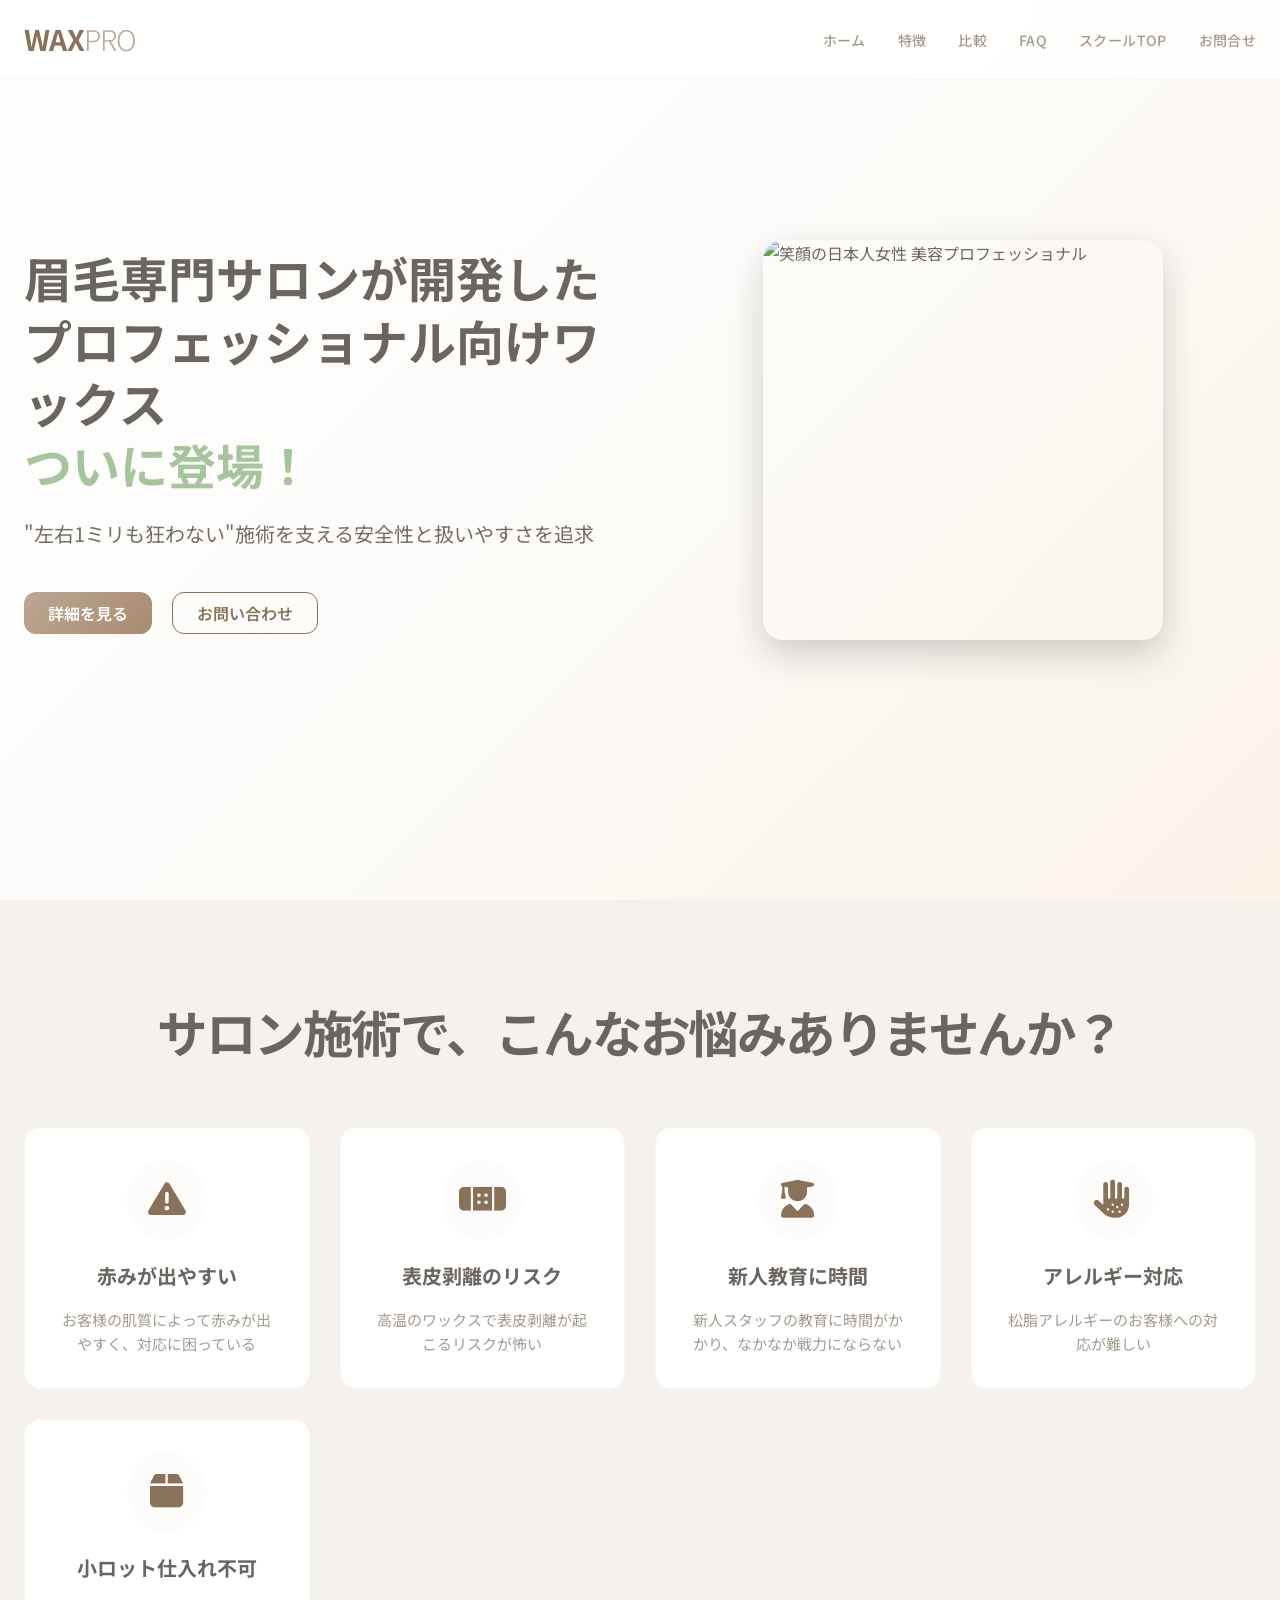
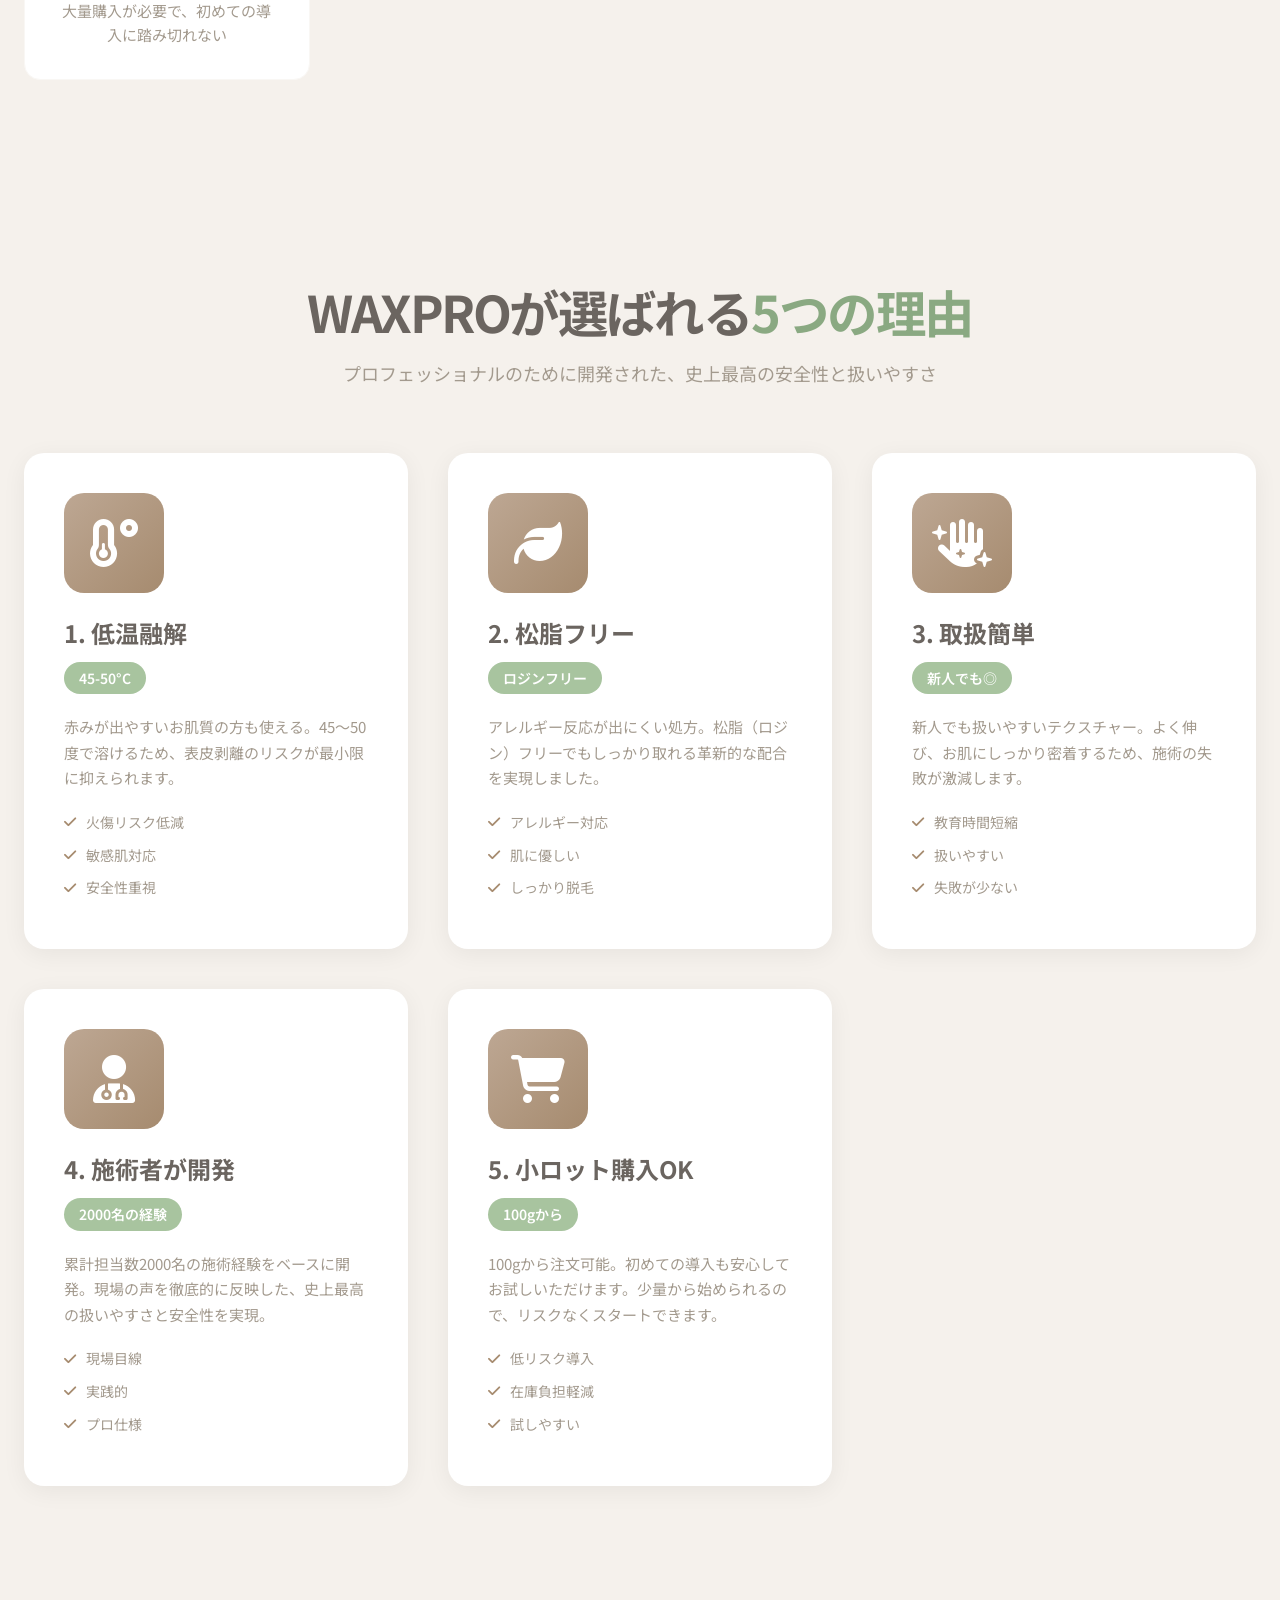
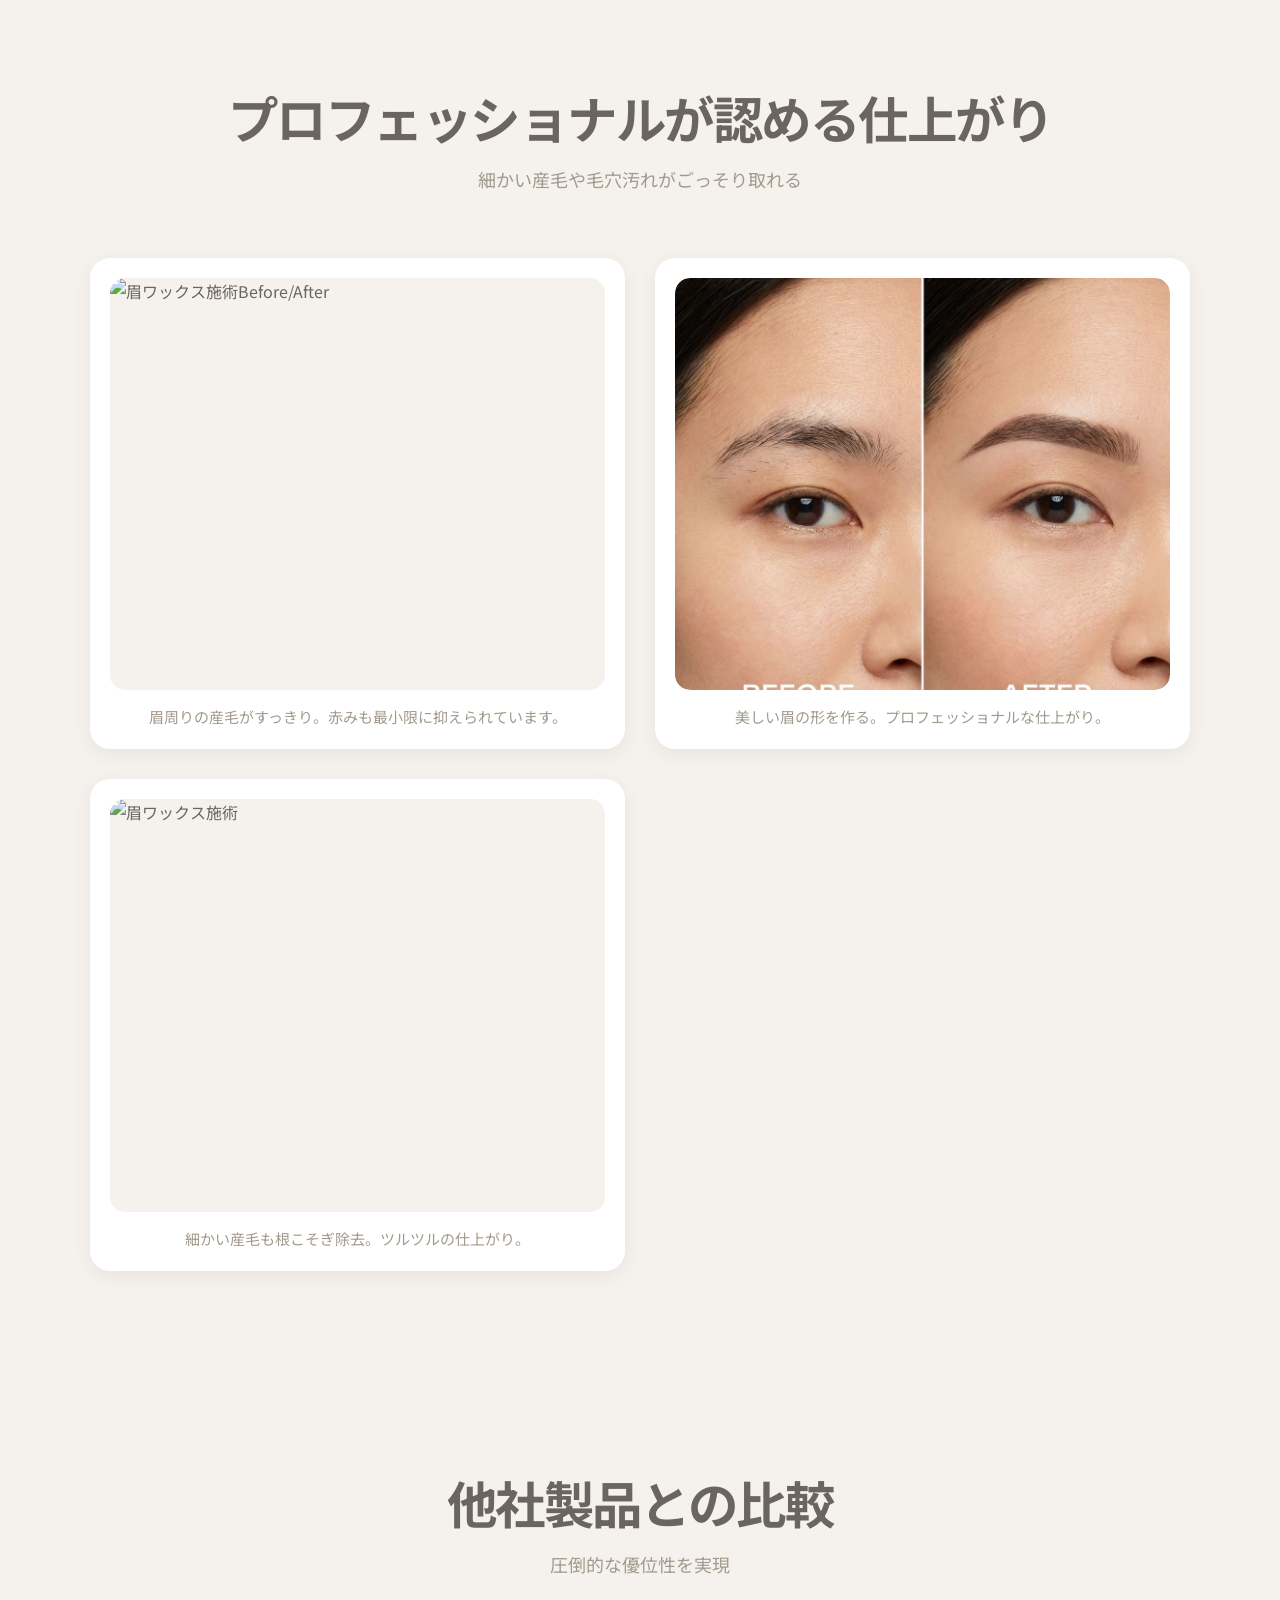
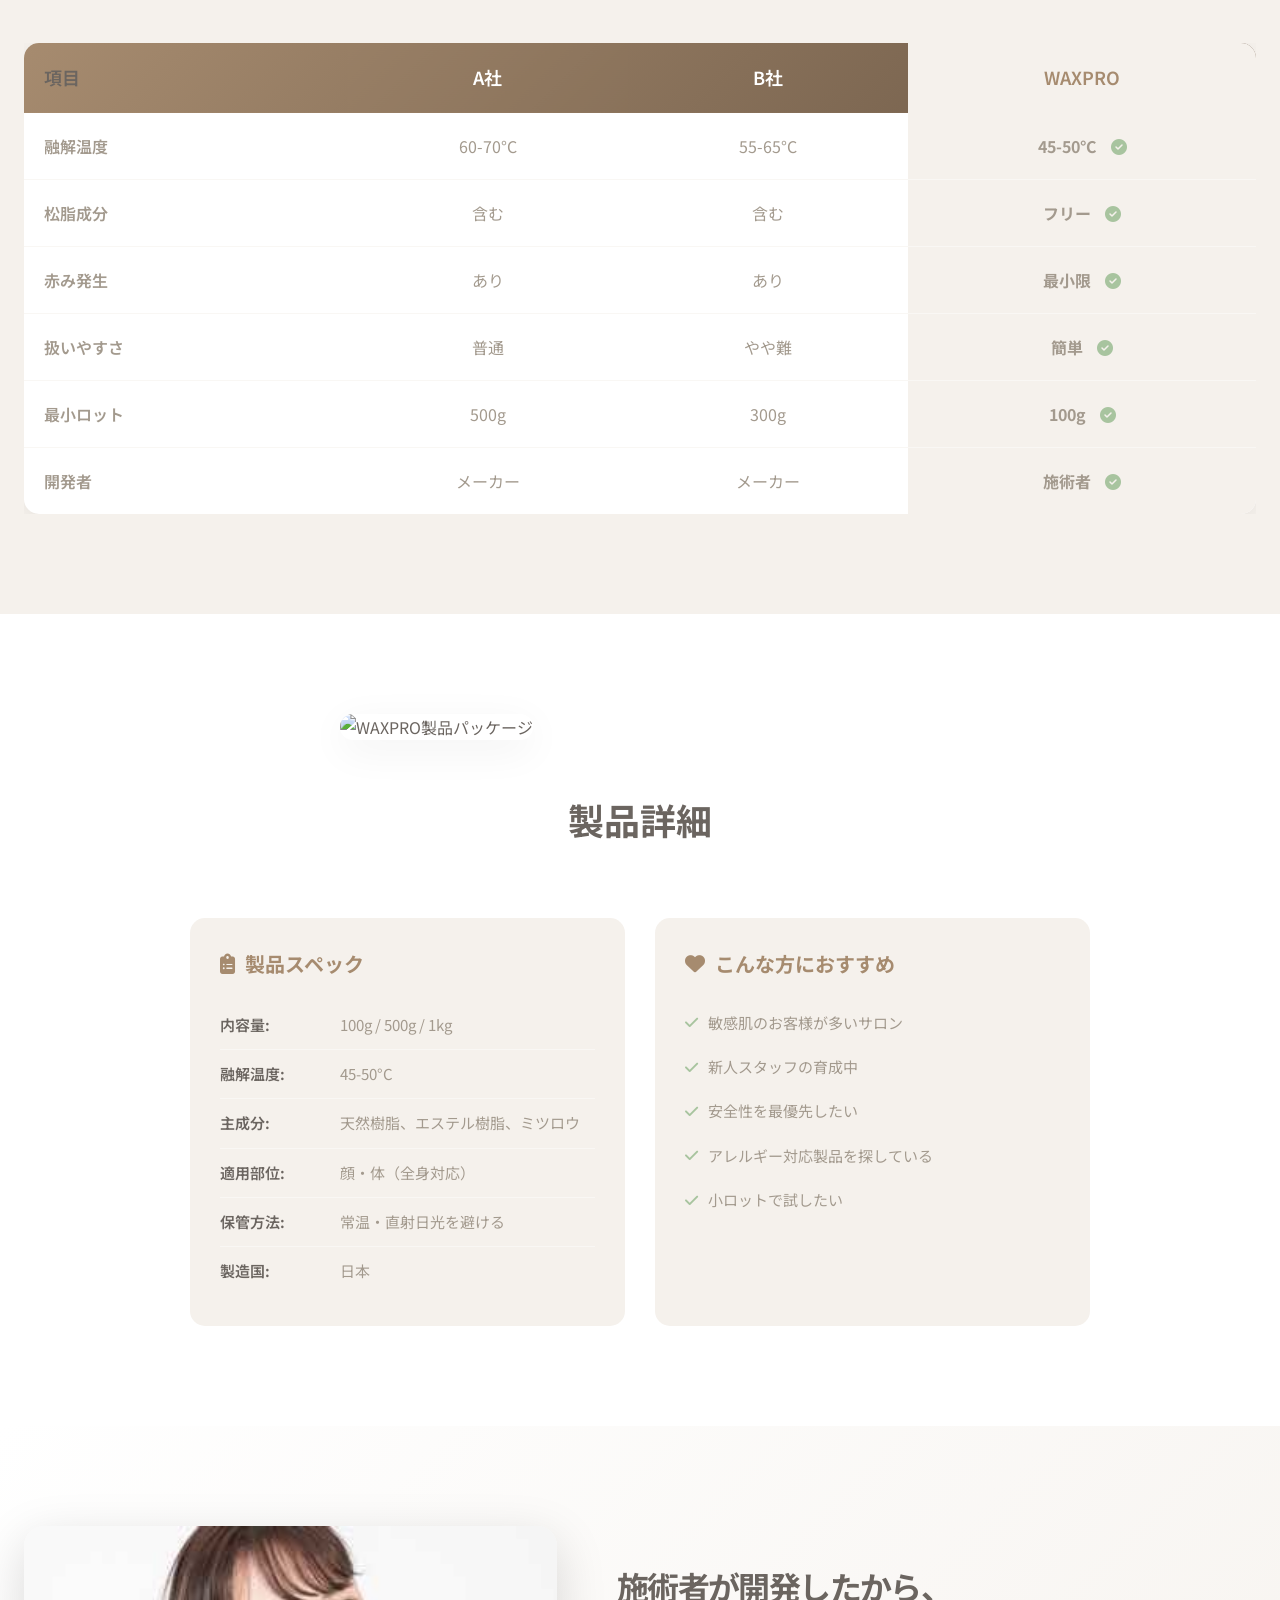
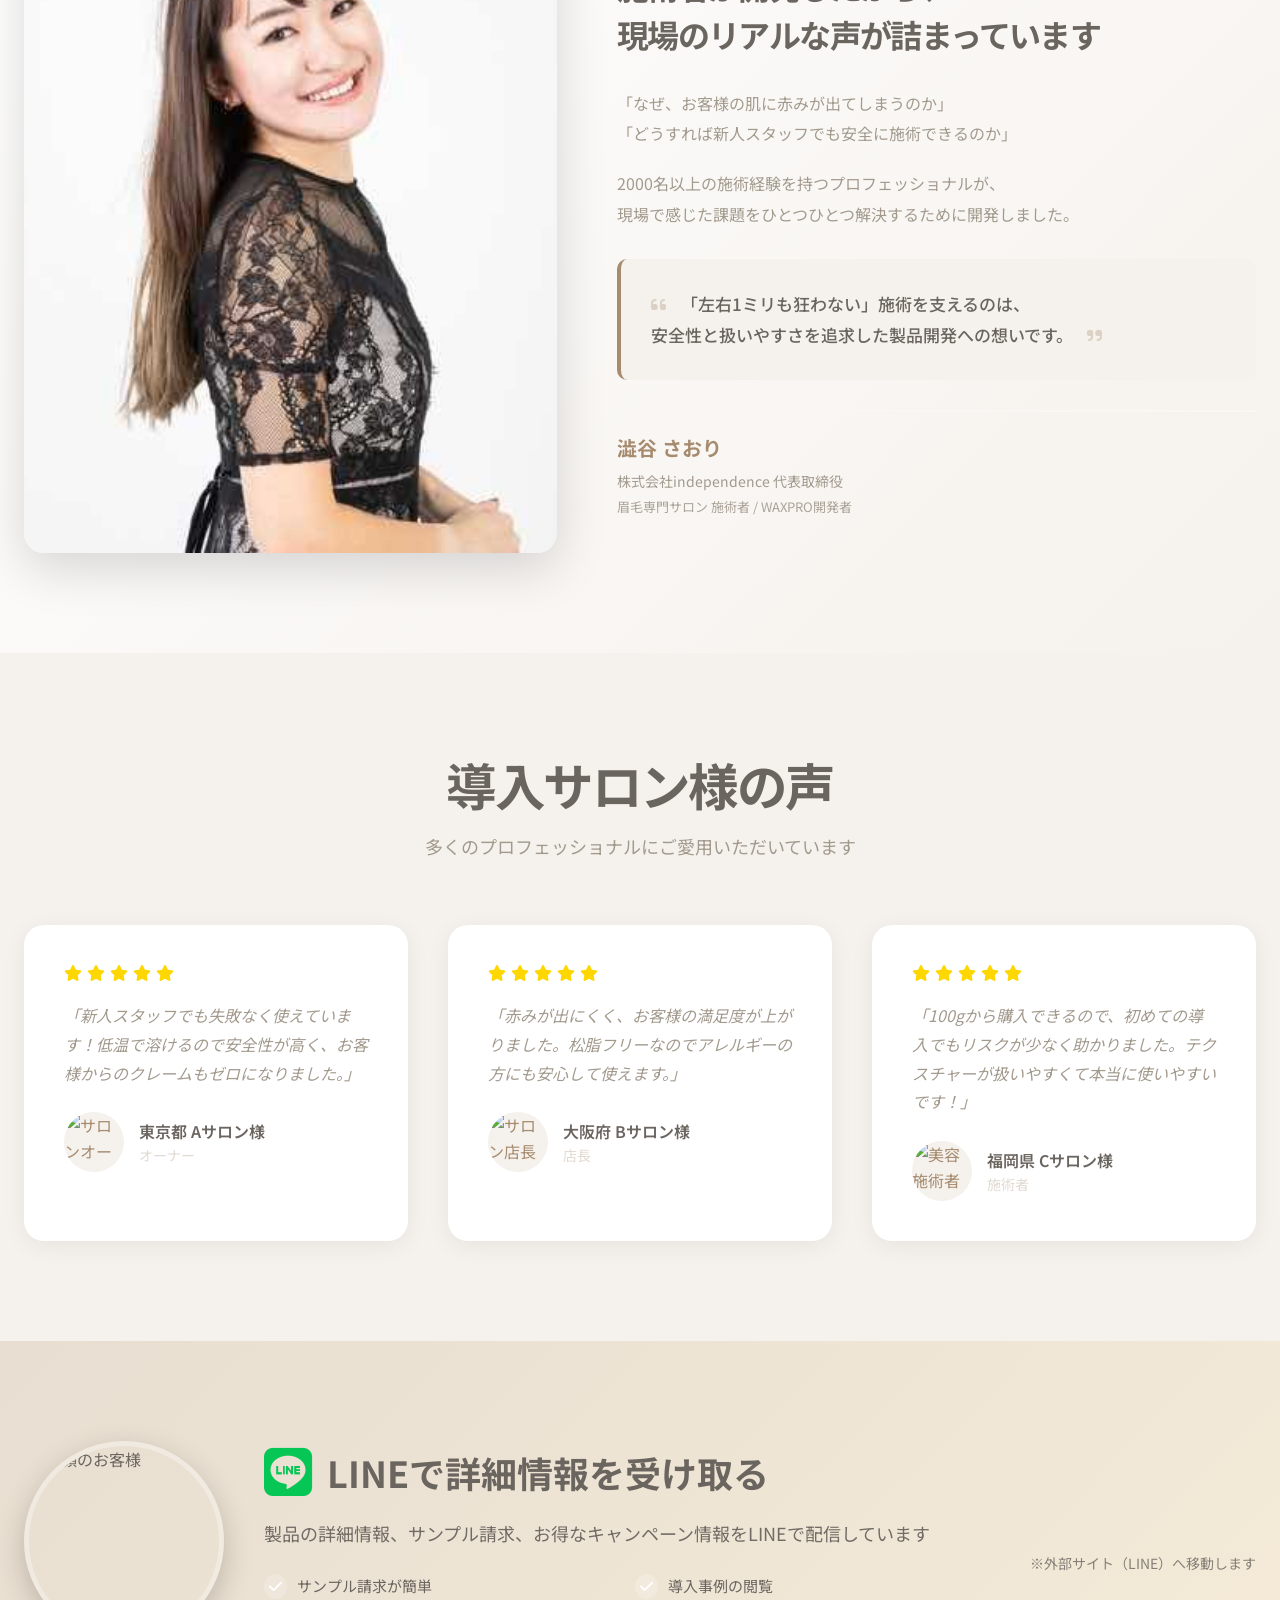
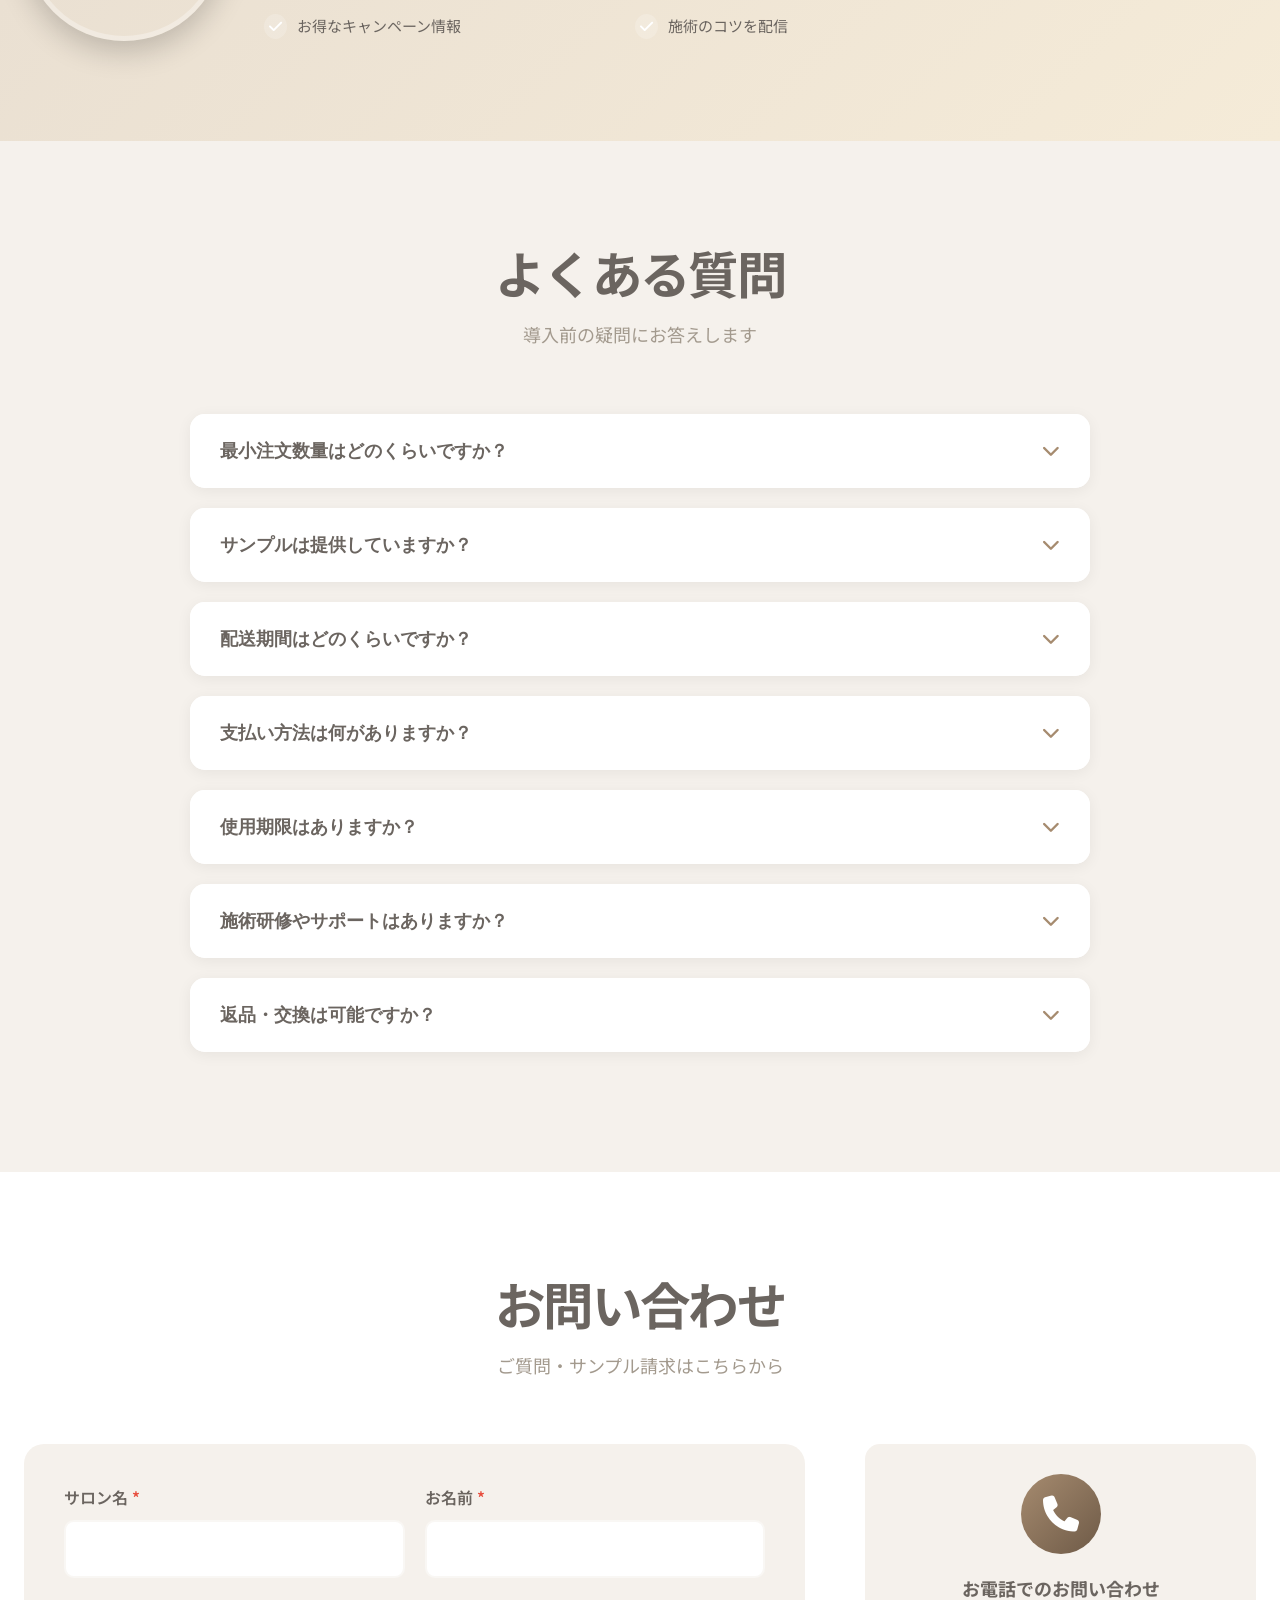
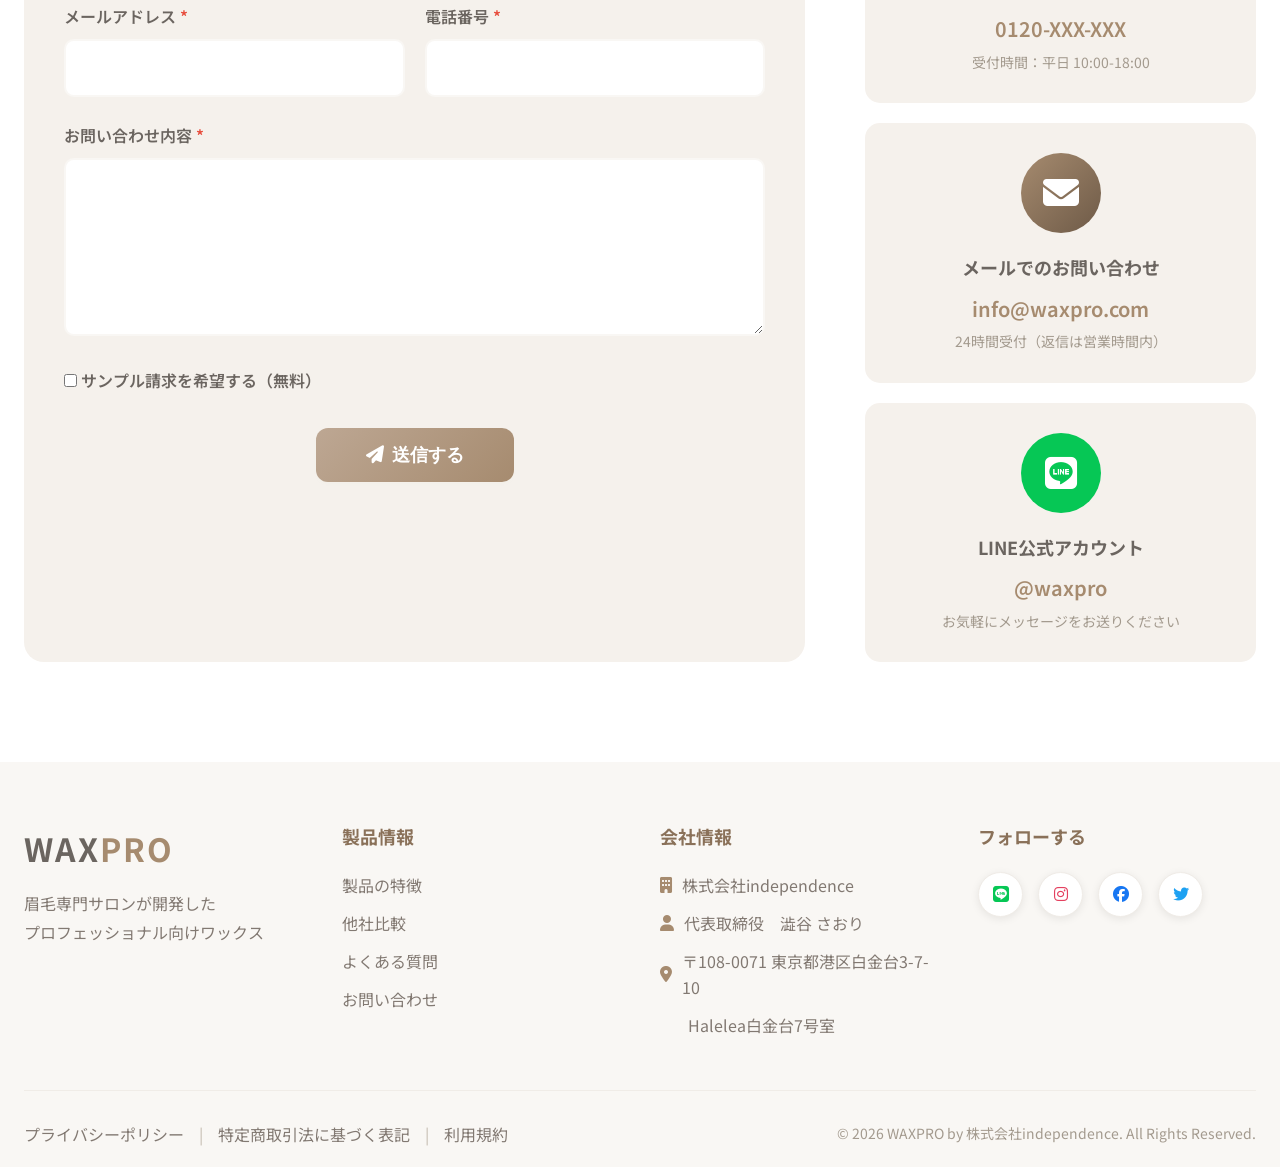
==== wax-product.html @ 258502af "Remove entry fade script on WAX page to eliminate load flicker" ====
﻿<!DOCTYPE html>
<html lang="ja">
<head>
    <meta charset="UTF-8">
    <meta name="viewport" content="width=device-width, initial-scale=1.0">
    <meta name="description" content="眉毛専門サロンが開発したプロフェッショナル向けワックス。低温融解・松脂フリーで安全性と扱いやすさを追求。">
    <title>プロフェッショナルワックス WAX | 眉毛専門サロン開発</title>
    <link rel="icon" type="image/svg+xml" href="images/wax-favicon.svg">
    <link rel="shortcut icon" href="images/wax-favicon.svg">
    <link rel="stylesheet" href="css/wax-product.css">
    <link rel="stylesheet" href="https://cdnjs.cloudflare.com/ajax/libs/font-awesome/6.4.0/css/all.min.css">
    <link rel="preconnect" href="https://fonts.googleapis.com">
    <link rel="preconnect" href="https://fonts.gstatic.com" crossorigin>
    <link rel="preconnect" href="https://sspark.genspark.ai" crossorigin>
    <link rel="preconnect" href="https://scdn.line-apps.com" crossorigin>
    <link href="https://fonts.googleapis.com/css2?family=Noto+Sans+JP:wght@300;400;500;600;700&family=Playfair+Display:wght@600;700&display=swap" rel="stylesheet">
</head>
<body>
    <!-- ヘッダー/ナビゲーション -->
    <header class="header" id="header">
        <div class="container">
            <div class="header-content">
                <div class="logo">
                    <h1>WAX<span>PRO</span></h1>
                </div>
                <nav class="nav" id="nav">
                    <ul class="nav-list">
                        <li><a href="#home" class="nav-link">ホーム</a></li>
                        <li><a href="#features" class="nav-link">特徴</a></li>
                        <li><a href="#comparison" class="nav-link">比較</a></li>
                        <li><a href="#faq" class="nav-link">FAQ</a></li>
                        <li><a href="/" class="nav-link">スクールTOP</a></li>
                        <li><a href="#contact" class="nav-link">お問合せ</a></li>
                    </ul>
                </nav>
                <button class="hamburger" id="hamburger">
                    <span></span>
                    <span></span>
                    <span></span>
                </button>
            </div>
        </div>
    </header>

    <!-- ヒーローセクション -->
    <section class="hero" id="home">
        <div class="hero-overlay"></div>
        <div class="container">
            <div class="hero-content">
                <div class="hero-text">
                    <h2 class="hero-title">
                        眉毛専門サロンが開発した<br>プロフェッショナル向けワックス<br>
                        <span class="highlight">ついに登場！</span>
                    </h2>
                    <p class="hero-subtitle">
                        "左右1ミリも狂わない"施術を支える安全性と扱いやすさを追求
                    </p>
                    <div class="hero-buttons">
                        <a href="#features" class="btn btn-primary">詳細を見る</a>
                        <a href="#contact" class="btn btn-secondary">お問い合わせ</a>
                    </div>
                </div>
                <div class="hero-image">
                    <div class="product-mockup">
                        <img src="https://sspark.genspark.ai/cfimages?u1=7PVa82MNlUUjfc2S20zNfWYjsbCaPSvp5SudJLgZsbTaSusbj%2BDRvS08DL%2BOwxc%2BL9LV7PkDgzUdwCYMGNtN4c4NV1T1sGK6acz8wVsuWZE3WSkdkJiRGmCmoTFqEl85AE5TMHT5MNpYWNqTiNhTRaxgdjARBsvnlg%3D%3D&u2=P5kTk8cU78S2D7At&width=1280" alt="笑顔の日本人女性 美容プロフェッショナル" class="hero-product-image" fetchpriority="high" decoding="async">
                    </div>
                </div>
            </div>
        </div>
        <div class="scroll-indicator">
            <span>Scroll</span>
            <i class="fas fa-chevron-down"></i>
        </div>
    </section>

    <!-- 問題提起セクション -->
    <section class="problems" id="problems">
        <div class="container">
            <div class="section-header">
                <h2 class="section-title">サロン施術で、こんなお悩みありませんか？</h2>
            </div>
            <div class="problems-grid">
                <div class="problem-card fade-in">
                    <div class="problem-icon">
                        <i class="fas fa-exclamation-triangle"></i>
                    </div>
                    <h3>赤みが出やすい</h3>
                    <p>お客様の肌質によって赤みが出やすく、対応に困っている</p>
                </div>
                <div class="problem-card fade-in">
                    <div class="problem-icon">
                        <i class="fas fa-band-aid"></i>
                    </div>
                    <h3>表皮剥離のリスク</h3>
                    <p>高温のワックスで表皮剥離が起こるリスクが怖い</p>
                </div>
                <div class="problem-card fade-in">
                    <div class="problem-icon">
                        <i class="fas fa-user-graduate"></i>
                    </div>
                    <h3>新人教育に時間</h3>
                    <p>新人スタッフの教育に時間がかかり、なかなか戦力にならない</p>
                </div>
                <div class="problem-card fade-in">
                    <div class="problem-icon">
                        <i class="fas fa-allergies"></i>
                    </div>
                    <h3>アレルギー対応</h3>
                    <p>松脂アレルギーのお客様への対応が難しい</p>
                </div>
                <div class="problem-card fade-in">
                    <div class="problem-icon">
                        <i class="fas fa-box"></i>
                    </div>
                    <h3>小ロット仕入れ不可</h3>
                    <p>大量購入が必要で、初めての導入に踏み切れない</p>
                </div>
            </div>
        </div>
    </section>

    <!-- 製品特徴セクション（USP） -->
    <section class="features" id="features">
        <div class="container">
            <div class="section-header">
                <h2 class="section-title">WAXPROが選ばれる<span class="highlight">5つの理由</span></h2>
                <p class="section-subtitle">プロフェッショナルのために開発された、史上最高の安全性と扱いやすさ</p>
            </div>
            <div class="features-grid">
                <div class="feature-card fade-in">
                    <div class="feature-icon">
                        <i class="fas fa-temperature-low"></i>
                    </div>
                    <h3 class="feature-title">1. 低温融解</h3>
                    <div class="feature-badge">45-50°C</div>
                    <p class="feature-description">
                        赤みが出やすいお肌質の方も使える。45〜50度で溶けるため、表皮剥離のリスクが最小限に抑えられます。
                    </p>
                    <ul class="feature-points">
                        <li><i class="fas fa-check"></i> 火傷リスク低減</li>
                        <li><i class="fas fa-check"></i> 敏感肌対応</li>
                        <li><i class="fas fa-check"></i> 安全性重視</li>
                    </ul>
                </div>

                <div class="feature-card fade-in">
                    <div class="feature-icon">
                        <i class="fas fa-leaf"></i>
                    </div>
                    <h3 class="feature-title">2. 松脂フリー</h3>
                    <div class="feature-badge">ロジンフリー</div>
                    <p class="feature-description">
                        アレルギー反応が出にくい処方。松脂（ロジン）フリーでもしっかり取れる革新的な配合を実現しました。
                    </p>
                    <ul class="feature-points">
                        <li><i class="fas fa-check"></i> アレルギー対応</li>
                        <li><i class="fas fa-check"></i> 肌に優しい</li>
                        <li><i class="fas fa-check"></i> しっかり脱毛</li>
                    </ul>
                </div>

                <div class="feature-card fade-in">
                    <div class="feature-icon">
                        <i class="fas fa-hand-sparkles"></i>
                    </div>
                    <h3 class="feature-title">3. 取扱簡単</h3>
                    <div class="feature-badge">新人でも◎</div>
                    <p class="feature-description">
                        新人でも扱いやすいテクスチャー。よく伸び、お肌にしっかり密着するため、施術の失敗が激減します。
                    </p>
                    <ul class="feature-points">
                        <li><i class="fas fa-check"></i> 教育時間短縮</li>
                        <li><i class="fas fa-check"></i> 扱いやすい</li>
                        <li><i class="fas fa-check"></i> 失敗が少ない</li>
                    </ul>
                </div>

                <div class="feature-card fade-in">
                    <div class="feature-icon">
                        <i class="fas fa-user-md"></i>
                    </div>
                    <h3 class="feature-title">4. 施術者が開発</h3>
                    <div class="feature-badge">2000名の経験</div>
                    <p class="feature-description">
                        累計担当数2000名の施術経験をベースに開発。現場の声を徹底的に反映した、史上最高の扱いやすさと安全性を実現。
                    </p>
                    <ul class="feature-points">
                        <li><i class="fas fa-check"></i> 現場目線</li>
                        <li><i class="fas fa-check"></i> 実践的</li>
                        <li><i class="fas fa-check"></i> プロ仕様</li>
                    </ul>
                </div>

                <div class="feature-card fade-in">
                    <div class="feature-icon">
                        <i class="fas fa-shopping-cart"></i>
                    </div>
                    <h3 class="feature-title">5. 小ロット購入OK</h3>
                    <div class="feature-badge">100gから</div>
                    <p class="feature-description">
                        100gから注文可能。初めての導入も安心してお試しいただけます。少量から始められるので、リスクなくスタートできます。
                    </p>
                    <ul class="feature-points">
                        <li><i class="fas fa-check"></i> 低リスク導入</li>
                        <li><i class="fas fa-check"></i> 在庫負担軽減</li>
                        <li><i class="fas fa-check"></i> 試しやすい</li>
                    </ul>
                </div>
            </div>
        </div>
    </section>

    <!-- ビフォー・アフター / 実績セクション -->
    <section class="results">
        <div class="container">
            <div class="section-header">
                <h2 class="section-title">プロフェッショナルが認める仕上がり</h2>
                <p class="section-subtitle">細かい産毛や毛穴汚れがごっそり取れる</p>
            </div>
            <div class="results-grid">
                <div class="result-card fade-in">
                    <div class="result-image">
                        <img src="https://sspark.genspark.ai/cfimages?u1=sSmZMlJzcktvMOLanNB0NBPykqVcK9u8qgPddA410Wk2Q8hZZL1%2FndlctxWvJA3HywZWCrAhqkLQoo%2B6Hbn6l5k%2BM6zLy04B67aprdBknSuvLMX1kwMk6xqaxzthOjim&u2=E%2Bf0V7tnje8oaGhp&width=1280" alt="眉ワックス施術Before/After" class="result-ba-image" loading="lazy" decoding="async">
                    </div>
                    <p class="result-description">眉周りの産毛がすっきり。赤みも最小限に抑えられています。</p>
                </div>

                <div class="result-card fade-in">
                    <div class="result-image">
                        <img src="images/eyebrow-before-after.jpg" alt="眉毛施術の仕上がり BEFORE/AFTER" class="result-ba-image" loading="lazy" decoding="async">
                    </div>
                    <p class="result-description">美しい眉の形を作る。プロフェッショナルな仕上がり。</p>
                </div>

                <div class="result-card fade-in">
                    <div class="result-image">
                        <img src="https://sspark.genspark.ai/cfimages?u1=NX9Hx6XiHLcdXGUnOaRW%2BRZBrJ54rOr57HmIemXpFc2aeelDp9WzFcaAu1dU5mlhozAaz%2B0cU4OpMFypHDGti%2FnsRv%2BJhbBcFy4p9Ciii5KBryOzJUHZT%2BQ%2B&u2=Vf%2FJWG3Z8SnVFyDr&width=1280" alt="眉ワックス施術" class="result-ba-image" loading="lazy" decoding="async">
                    </div>
                    <p class="result-description">細かい産毛も根こそぎ除去。ツルツルの仕上がり。</p>
                </div>
            </div>
        </div>
    </section>

    <!-- 他社比較セクション -->
    <section class="comparison" id="comparison">
        <div class="container">
            <div class="section-header">
                <h2 class="section-title">他社製品との比較</h2>
                <p class="section-subtitle">圧倒的な優位性を実現</p>
            </div>
            <div class="comparison-table-wrapper fade-in">
                <table class="comparison-table">
                    <thead>
                        <tr>
                            <th class="item-column">項目</th>
                            <th>A社</th>
                            <th>B社</th>
                            <th class="our-column">WAXPRO</th>
                        </tr>
                    </thead>
                    <tbody>
                        <tr>
                            <td class="item-column">融解温度</td>
                            <td>60-70°C</td>
                            <td>55-65°C</td>
                            <td class="our-column">
                                <strong>45-50°C</strong>
                                <i class="fas fa-check-circle"></i>
                            </td>
                        </tr>
                        <tr>
                            <td class="item-column">松脂成分</td>
                            <td>含む</td>
                            <td>含む</td>
                            <td class="our-column">
                                <strong>フリー</strong>
                                <i class="fas fa-check-circle"></i>
                            </td>
                        </tr>
                        <tr>
                            <td class="item-column">赤み発生</td>
                            <td>あり</td>
                            <td>あり</td>
                            <td class="our-column">
                                <strong>最小限</strong>
                                <i class="fas fa-check-circle"></i>
                            </td>
                        </tr>
                        <tr>
                            <td class="item-column">扱いやすさ</td>
                            <td>普通</td>
                            <td>やや難</td>
                            <td class="our-column">
                                <strong>簡単</strong>
                                <i class="fas fa-check-circle"></i>
                            </td>
                        </tr>
                        <tr>
                            <td class="item-column">最小ロット</td>
                            <td>500g</td>
                            <td>300g</td>
                            <td class="our-column">
                                <strong>100g</strong>
                                <i class="fas fa-check-circle"></i>
                            </td>
                        </tr>
                        <tr>
                            <td class="item-column">開発者</td>
                            <td>メーカー</td>
                            <td>メーカー</td>
                            <td class="our-column">
                                <strong>施術者</strong>
                                <i class="fas fa-check-circle"></i>
                            </td>
                        </tr>
                    </tbody>
                </table>
            </div>
        </div>
    </section>

    <!-- 製品詳細セクション -->
    <section class="product-detail">
        <div class="container">
            <div class="product-detail-grid">
                <div class="product-image-section fade-in">
                    <div class="product-image-wrapper">
                    <img src="https://sspark.genspark.ai/cfimages?u1=qWcM6X57G41emIcxLZK4fvqhHuuM31CIDmBCqICp979Tsp8I2HwJyOlKLq7vFGyK3bDB9xpswCAP42yNF%2Bj6hUi9NK1jU8mR5dkosPJq3iGQXZSmfxxeFSGk7oA%2FHUFbeTzHHV%2Bmlw%3D%3D&u2=ZeHeoKTASv7ZHlli&width=1280" alt="WAXPRO製品パッケージ" class="product-detail-image" loading="lazy" decoding="async">
                    </div>
                </div>
                <div class="product-info-section fade-in">
                    <h2 class="product-detail-title">製品詳細</h2>
                    
                    <div class="product-specs">
                        <h3><i class="fas fa-clipboard-list"></i> 製品スペック</h3>
                        <ul class="specs-list">
                            <li><span class="spec-label">内容量:</span> <span class="spec-value">100g / 500g / 1kg</span></li>
                            <li><span class="spec-label">融解温度:</span> <span class="spec-value">45-50°C</span></li>
                            <li><span class="spec-label">主成分:</span> <span class="spec-value">天然樹脂、エステル樹脂、ミツロウ</span></li>
                            <li><span class="spec-label">適用部位:</span> <span class="spec-value">顔・体（全身対応）</span></li>
                            <li><span class="spec-label">保管方法:</span> <span class="spec-value">常温・直射日光を避ける</span></li>
                            <li><span class="spec-label">製造国:</span> <span class="spec-value">日本</span></li>
                        </ul>
                    </div>

                    <div class="product-recommend">
                        <h3><i class="fas fa-heart"></i> こんな方におすすめ</h3>
                        <ul class="recommend-list">
                            <li><i class="fas fa-check"></i> 敏感肌のお客様が多いサロン</li>
                            <li><i class="fas fa-check"></i> 新人スタッフの育成中</li>
                            <li><i class="fas fa-check"></i> 安全性を最優先したい</li>
                            <li><i class="fas fa-check"></i> アレルギー対応製品を探している</li>
                            <li><i class="fas fa-check"></i> 小ロットで試したい</li>
                        </ul>
                    </div>
                </div>
            </div>
        </div>
    </section>

    <!-- 開発者の想い -->
    <section class="developer-story">
        <div class="container">
            <div class="developer-content">
                <div class="developer-image-section fade-in">
                    <div class="developer-image-wrapper">
                        <img src="images/developer-saori-shibuya.jpg" alt="WAXPRO開発者 澁谷さおり" class="developer-image" loading="lazy" decoding="async">
                    </div>
                </div>
                <div class="developer-text-section fade-in">
                    <h2 class="section-title">施術者が開発したから、<br>現場のリアルな声が詰まっています</h2>
                    <p class="developer-description">
                        「なぜ、お客様の肌に赤みが出てしまうのか」<br>
                        「どうすれば新人スタッフでも安全に施術できるのか」
                    </p>
                    <p class="developer-description">
                        2000名以上の施術経験を持つプロフェッショナルが、<br>
                        現場で感じた課題をひとつひとつ解決するために開発しました。
                    </p>
                    <p class="developer-highlight">
                        <i class="fas fa-quote-left"></i>
                        「左右1ミリも狂わない」施術を支えるのは、<br>
                        安全性と扱いやすさを追求した製品開発への想いです。
                        <i class="fas fa-quote-right"></i>
                    </p>
                    <div class="developer-signature">
                        <p class="developer-name">澁谷 さおり</p>
                        <p class="developer-title">株式会社independence 代表取締役</p>
                        <p class="developer-company">眉毛専門サロン 施術者 / WAXPRO開発者</p>
                    </div>
                </div>
            </div>
        </div>
    </section>

    <!-- お客様の声 / 導入実績 -->
    <section class="testimonials">
        <div class="container">
            <div class="section-header">
                <h2 class="section-title">導入サロン様の声</h2>
                <p class="section-subtitle">多くのプロフェッショナルにご愛用いただいています</p>
            </div>
            <div class="testimonials-grid">
                <div class="testimonial-card fade-in">
                    <div class="testimonial-rating">
                        <i class="fas fa-star"></i>
                        <i class="fas fa-star"></i>
                        <i class="fas fa-star"></i>
                        <i class="fas fa-star"></i>
                        <i class="fas fa-star"></i>
                    </div>
                    <p class="testimonial-text">
                        「新人スタッフでも失敗なく使えています！低温で溶けるので安全性が高く、お客様からのクレームもゼロになりました。」
                    </p>
                    <div class="testimonial-author">
                        <div class="author-icon">
                            <img src="https://sspark.genspark.ai/cfimages?u1=Zf0CEA48hWdAKDmyisISBtLNt22JDPDWqgjutQgX08QhO%2B0YjGaLPvaAKFQFlrUZqynvQKgakjG6E6AdNfhDq2O1lpO3UnUZRgux1bNdBAj4&u2=gHhOfGMEbQDD40%2Br&width=1280" alt="サロンオーナー" class="author-avatar" loading="lazy" decoding="async">
                        </div>
                        <div class="author-info">
                            <p class="author-name">東京都 Aサロン様</p>
                            <p class="author-position">オーナー</p>
                        </div>
                    </div>
                </div>

                <div class="testimonial-card fade-in">
                    <div class="testimonial-rating">
                        <i class="fas fa-star"></i>
                        <i class="fas fa-star"></i>
                        <i class="fas fa-star"></i>
                        <i class="fas fa-star"></i>
                        <i class="fas fa-star"></i>
                    </div>
                    <p class="testimonial-text">
                        「赤みが出にくく、お客様の満足度が上がりました。松脂フリーなのでアレルギーの方にも安心して使えます。」
                    </p>
                    <div class="testimonial-author">
                        <div class="author-icon">
                            <img src="https://sspark.genspark.ai/cfimages?u1=SIN3XCXuRJaP%2BOYmTkvj91%2BPd57vWIWJChNTxyTN3dmjqYDCi%2FvdXznrFBPp5ne2XXNpZCQbzRymK4l%2BSfygEFHpqSM8S6kbXCN5aNdebEgKcA%3D%3D&u2=Y7Y9aEYq9pzp%2BpLo&width=1280" alt="サロン店長" class="author-avatar" loading="lazy" decoding="async">
                        </div>
                        <div class="author-info">
                            <p class="author-name">大阪府 Bサロン様</p>
                            <p class="author-position">店長</p>
                        </div>
                    </div>
                </div>

                <div class="testimonial-card fade-in">
                    <div class="testimonial-rating">
                        <i class="fas fa-star"></i>
                        <i class="fas fa-star"></i>
                        <i class="fas fa-star"></i>
                        <i class="fas fa-star"></i>
                        <i class="fas fa-star"></i>
                    </div>
                    <p class="testimonial-text">
                        「100gから購入できるので、初めての導入でもリスクが少なく助かりました。テクスチャーが扱いやすくて本当に使いやすいです！」
                    </p>
                    <div class="testimonial-author">
                        <div class="author-icon">
                            <img src="https://sspark.genspark.ai/cfimages?u1=%2BQByeFKyQb0Hyj32WlILD7Wffdy8h%2BrDyQncgSAeo2xlJyeEQ6SonkHXsOgx0ahvmjDtE3MyNbUHoDodaL6yq3dJuVTDZhOvIDjricqY%2BM8FRQ%3D%3D&u2=6olt8Px%2F9F8yfSOV&width=1280" alt="美容施術者" class="author-avatar" loading="lazy" decoding="async">
                        </div>
                        <div class="author-info">
                            <p class="author-name">福岡県 Cサロン様</p>
                            <p class="author-position">施術者</p>
                        </div>
                    </div>
                </div>
            </div>
        </div>
    </section>

    <!-- LINE登録CTA -->
    <section class="line-cta">
        <div class="container">
            <div class="line-cta-content fade-in">
                <div class="line-cta-image">
                    <img src="https://sspark.genspark.ai/cfimages?u1=Og%2FtUjBmJq7c%2BPsJvtKI%2FvuIpNygx4Qp5F%2BQwwjHx%2Fj8rJj%2B1AjkzFDJVeRzXN2EvOAN5RfMn46UpYXCEiSPU97teF8DlQOkkOSdKg3gPxjjxw%3D%3D&u2=YR1Q3WwCtmWIxoI0&width=1280" alt="笑顔のお客様" class="line-cta-woman" loading="lazy" decoding="async">
                </div>
                <div class="line-cta-text">
                    <h2 class="line-cta-title">
                        <i class="fab fa-line"></i>
                        LINEで詳細情報を受け取る
                    </h2>
                    <p class="line-cta-subtitle">
                        製品の詳細情報、サンプル請求、お得なキャンペーン情報をLINEで配信しています
                    </p>
                    <ul class="line-benefits">
                        <li><i class="fas fa-check"></i> サンプル請求が簡単</li>
                        <li><i class="fas fa-check"></i> 導入事例の閲覧</li>
                        <li><i class="fas fa-check"></i> お得なキャンペーン情報</li>
                        <li><i class="fas fa-check"></i> 施術のコツを配信</li>
                    </ul>
                </div>
                <div class="line-cta-button-wrapper">
                    <div class="line-it-button" data-lang="ja" data-type="friend" data-lineid="@waxpro" style="display: none;"></div>
                    <noscript>
                        <a href="https://line.me/R/ti/p/@waxpro" target="_blank" rel="noopener noreferrer" aria-label="LINE公式アカウントを友だち追加">
                            <img src="https://scdn.line-apps.com/n/line_add_friends/btn/ja.png" alt="友だち追加" height="36" loading="lazy" decoding="async">
                        </a>
                    </noscript>
                    <p class="line-cta-note">※外部サイト（LINE）へ移動します</p>
                </div>
            </div>
        </div>
    </section>

    <!-- FAQ（よくある質問） -->
    <section class="faq" id="faq">
        <div class="container">
            <div class="section-header">
                <h2 class="section-title">よくある質問</h2>
                <p class="section-subtitle">導入前の疑問にお答えします</p>
            </div>
            <div class="faq-list">
                <div class="faq-item fade-in">
                    <button class="faq-question">
                        <span>最小注文数量はどのくらいですか？</span>
                        <i class="fas fa-chevron-down"></i>
                    </button>
                    <div class="faq-answer">
                        <p>100gから注文可能です。初めての導入でも安心してお試しいただけます。500g、1kgのお得なサイズもご用意しております。</p>
                    </div>
                </div>

                <div class="faq-item fade-in">
                    <button class="faq-question">
                        <span>サンプルは提供していますか？</span>
                        <i class="fas fa-chevron-down"></i>
                    </button>
                    <div class="faq-answer">
                        <p>はい、LINEまたはお問い合わせフォームからサンプル請求が可能です。実際に使用感をお試しいただいてからの導入をおすすめしております。</p>
                    </div>
                </div>

                <div class="faq-item fade-in">
                    <button class="faq-question">
                        <span>配送期間はどのくらいですか？</span>
                        <i class="fas fa-chevron-down"></i>
                    </button>
                    <div class="faq-answer">
                        <p>通常、ご注文確認後3-5営業日でお届けします。在庫状況により前後する場合がございますので、お急ぎの場合はお問い合わせください。</p>
                    </div>
                </div>

                <div class="faq-item fade-in">
                    <button class="faq-question">
                        <span>支払い方法は何がありますか？</span>
                        <i class="fas fa-chevron-down"></i>
                    </button>
                    <div class="faq-answer">
                        <p>銀行振込、請求書払い（法人様のみ）に対応しております。初回のご注文は前払いをお願いしておりますが、2回目以降は月末締め翌月末払いも可能です。</p>
                    </div>
                </div>

                <div class="faq-item fade-in">
                    <button class="faq-question">
                        <span>使用期限はありますか？</span>
                        <i class="fas fa-chevron-down"></i>
                    </button>
                    <div class="faq-answer">
                        <p>未開封の状態で製造日より2年です。開封後は6ヶ月以内にご使用いただくことをおすすめしております。直射日光を避け、常温で保管してください。</p>
                    </div>
                </div>

                <div class="faq-item fade-in">
                    <button class="faq-question">
                        <span>施術研修やサポートはありますか？</span>
                        <i class="fas fa-chevron-down"></i>
                    </button>
                    <div class="faq-answer">
                        <p>はい、導入サロン様向けに無料のオンライン研修を実施しております。また、LINEでの施術相談も随時受け付けておりますので、お気軽にご相談ください。</p>
                    </div>
                </div>

                <div class="faq-item fade-in">
                    <button class="faq-question">
                        <span>返品・交換は可能ですか？</span>
                        <i class="fas fa-chevron-down"></i>
                    </button>
                    <div class="faq-answer">
                        <p>未開封の場合に限り、到着後7日以内であれば返品・交換が可能です。不良品や配送中の破損の場合は、無償で交換させていただきます。</p>
                    </div>
                </div>
            </div>
        </div>
    </section>

    <!-- お問い合わせフォーム -->
    <section class="contact" id="contact">
        <div class="container">
            <div class="section-header">
                <h2 class="section-title">お問い合わせ</h2>
                <p class="section-subtitle">ご質問・サンプル請求はこちらから</p>
            </div>
            <div class="contact-wrapper">
                <form class="contact-form fade-in" id="contactForm">
                    <div class="form-row">
                        <div class="form-group">
                            <label for="salonName">サロン名 <span class="required">*</span></label>
                            <input type="text" id="salonName" name="salonName" required>
                        </div>
                        <div class="form-group">
                            <label for="name">お名前 <span class="required">*</span></label>
                            <input type="text" id="name" name="name" required>
                        </div>
                    </div>

                    <div class="form-row">
                        <div class="form-group">
                            <label for="email">メールアドレス <span class="required">*</span></label>
                            <input type="email" id="email" name="email" required>
                        </div>
                        <div class="form-group">
                            <label for="phone">電話番号 <span class="required">*</span></label>
                            <input type="tel" id="phone" name="phone" required>
                        </div>
                    </div>

                    <div class="form-group">
                        <label for="message">お問い合わせ内容 <span class="required">*</span></label>
                        <textarea id="message" name="message" rows="6" required></textarea>
                    </div>

                    <div class="form-group checkbox-group">
                        <label class="checkbox-label">
                            <input type="checkbox" id="sample" name="sample">
                            <span class="checkbox-custom"></span>
                            サンプル請求を希望する（無料）
                        </label>
                    </div>

                    <div class="form-submit">
                        <button type="submit" class="btn btn-primary btn-large">
                            <i class="fas fa-paper-plane"></i>
                            送信する
                        </button>
                    </div>

                    <div class="form-message" id="formMessage"></div>
                </form>

                <div class="contact-info fade-in">
                    <div class="contact-info-card">
                        <div class="contact-info-icon">
                            <i class="fas fa-phone"></i>
                        </div>
                        <h3>お電話でのお問い合わせ</h3>
                        <p class="contact-info-detail">0120-XXX-XXX</p>
                        <p class="contact-info-note">受付時間：平日 10:00-18:00</p>
                    </div>

                    <div class="contact-info-card">
                        <div class="contact-info-icon">
                            <i class="fas fa-envelope"></i>
                        </div>
                        <h3>メールでのお問い合わせ</h3>
                        <p class="contact-info-detail">info@waxpro.com</p>
                        <p class="contact-info-note">24時間受付（返信は営業時間内）</p>
                    </div>

                    <div class="contact-info-card line-official">
                        <div class="contact-info-icon">
                            <i class="fab fa-line"></i>
                        </div>
                        <h3>LINE公式アカウント</h3>
                        <p class="contact-info-detail">@waxpro</p>
                        <p class="contact-info-note">お気軽にメッセージをお送りください</p>
                    </div>
                </div>
            </div>
        </div>
    </section>

    <!-- フッター -->
    <footer class="footer">
        <div class="container">
            <div class="footer-content">
                <div class="footer-section">
                    <h3 class="footer-logo">WAX<span>PRO</span></h3>
                    <p class="footer-description">
                        眉毛専門サロンが開発した<br>
                        プロフェッショナル向けワックス
                    </p>
                </div>

                <div class="footer-section">
                    <h4>製品情報</h4>
                    <ul class="footer-links">
                        <li><a href="#features">製品の特徴</a></li>
                        <li><a href="#comparison">他社比較</a></li>
                        <li><a href="#faq">よくある質問</a></li>
                        <li><a href="#contact">お問い合わせ</a></li>
                    </ul>
                </div>

                <div class="footer-section">
                    <h4>会社情報</h4>
                    <ul class="footer-info">
                        <li><i class="fas fa-building"></i> 株式会社independence</li>
                        <li><i class="fas fa-user"></i> 代表取締役　澁谷 さおり</li>
                        <li><i class="fas fa-map-marker-alt"></i> 〒108-0071 東京都港区白金台3-7-10</li>
                        <li style="padding-left: 28px;">Halelea白金台7号室</li>
                    </ul>
                </div>

                <div class="footer-section">
                    <h4>フォローする</h4>
                    <div class="footer-social">
                        <a href="#" class="social-link"><i class="fab fa-line"></i></a>
                        <a href="#" class="social-link"><i class="fab fa-instagram"></i></a>
                        <a href="#" class="social-link"><i class="fab fa-facebook"></i></a>
                        <a href="#" class="social-link"><i class="fab fa-twitter"></i></a>
                    </div>
                </div>
            </div>

            <div class="footer-bottom">
                <div class="footer-legal">
                    <a href="#">プライバシーポリシー</a>
                    <span class="separator">|</span>
                    <a href="#">特定商取引法に基づく表記</a>
                    <span class="separator">|</span>
                    <a href="#">利用規約</a>
                </div>
                <p class="footer-copyright">
                    &copy; 2026 WAXPRO by 株式会社independence. All Rights Reserved.
                </p>
            </div>
        </div>
    </footer>

    <!-- ページトップボタン -->
    <button class="page-top" id="pageTop">
        <i class="fas fa-chevron-up"></i>
    </button>

    <script src="https://www.line-website.com/social-plugins/js/thirdparty/loader.min.js" async defer></script>
    <script src="js/wax-product.js"></script>
</body>
</html>
---- css/wax-product.css ----
/* =========================================
   WAXPRO Design System 2026
   Soft & Elegant Palette - Ultra Light
========================================= */

:root {
    /* Primary Palette - Ultra Soft Pastel Sage (極淡パステルグリーン) */
    --primary-50: #FCFDFB;
    --primary-100: #F6FAF6;
    --primary-200: #EDF5ED;
    --primary-300: #DDEBD9;
    --primary-400: #C5D8BF;
    --primary-500: #A8C49F;
    --primary-600: #8AA982;
    --primary-700: #6D8869;
    --primary-800: #526751;
    --primary-900: #3A4839;

    /* Neutral Palette - Ultra Light Warm Neutrals (極淡ウォームニュートラル) */
    --neutral-50: #FEFEFE;
    --neutral-100: #FDFCFB;
    --neutral-200: #F9F7F4;
    --neutral-300: #F0ECE7;
    --neutral-400: #E1DAD2;
    --neutral-500: #C4BBB0;
    --neutral-600: #A39A8E;
    --neutral-700: #827972;
    --neutral-800: #6B6560;
    --neutral-900: #4A4642;

    /* Accent - Ultra Soft Pastels (極淡パステル) */
    --accent-gold: #F5EBD8;
    --accent-gold-light: #FAF3E8;
    --accent-green: #D6E5D3;
    --accent-rose: #F2E6E4;
    --accent-lavender: #E8E3F0;
    
    /* Integration Colors - Warm Beige Harmony (統合用ウォームベージュ) */
    --beige-50: #FDFCFA;
    --beige-100: #F5F1EC;
    --beige-200: #E8DED1;
    --beige-300: #D4C4B0;
    --beige-400: #BDA793;
    --beige-500: #A68B6F;
    --beige-600: #8A7159;
    --beige-700: #6E5A47;
    --beige-800: #524439;
    --beige-900: #3A312A;
    
    /* Semantic Colors (2026 Soft) - BEIGE BASE */
    --color-bg: #FDFCFA;                    /* ベージュベース背景 */
    --color-surface: #FFFFFF;
    --color-text: var(--neutral-800);        /* #6B6560 */
    --color-text-muted: var(--neutral-600);  /* #A39A8E */
    --color-text-subtle: var(--neutral-400); /* #E1DAD2 */
    --color-border: var(--neutral-200);      /* #F9F7F4 */
    --color-primary: var(--beige-500);       /* #A68B6F - メインをベージュに */
    --color-primary-light: var(--beige-100); /* #F5F1EC */
    --color-secondary: var(--primary-500);   /* #A8C49F - グリーンをセカンダリに */
    --color-secondary-light: var(--primary-100); /* #F6FAF6 */
    
    /* Typography Scale - Perfect Fourth (1.333) */
    --text-xs: 0.75rem;
    --text-sm: 0.875rem;
    --text-base: 1rem;
    --text-lg: 1.125rem;
    --text-xl: 1.333rem;
    --text-2xl: 1.777rem;
    --text-3xl: 2.369rem;
    --text-4xl: 3.157rem;
    --text-5xl: 4.209rem;
    
    /* Font Weights */
    --weight-light: 300;
    --weight-normal: 400;
    --weight-medium: 500;
    --weight-semibold: 600;
    --weight-bold: 700;
    
    /* Line Heights */
    --leading-tight: 1.25;
    --leading-snug: 1.375;
    --leading-normal: 1.5;
    --leading-relaxed: 1.625;
    --leading-loose: 2;
    
    /* Letter Spacing */
    --tracking-tighter: -0.05em;
    --tracking-tight: -0.025em;
    --tracking-normal: 0;
    --tracking-wide: 0.025em;
    --tracking-wider: 0.05em;
    
    /* Spacing - 4px base */
    --space-1: 0.25rem;
    --space-2: 0.5rem;
    --space-3: 0.75rem;
    --space-4: 1rem;
    --space-5: 1.25rem;
    --space-6: 1.5rem;
    --space-8: 2rem;
    --space-10: 2.5rem;
    --space-12: 3rem;
    --space-16: 4rem;
    --space-20: 5rem;
    --space-24: 6rem;
    --space-32: 8rem;
    
    /* Border Radius */
    --radius-sm: 0.375rem;
    --radius-md: 0.5rem;
    --radius-lg: 0.75rem;
    --radius-xl: 1rem;
    --radius-2xl: 1.5rem;
    --radius-full: 9999px;
    
    /* Shadows - Whisper Soft (囁くような柔らかさ) */
    --shadow-xs: 0 1px 2px 0 rgba(168, 196, 159, 0.03);
    --shadow-sm: 0 2px 4px -1px rgba(168, 196, 159, 0.04);
    --shadow-md: 0 4px 8px -2px rgba(168, 196, 159, 0.06);
    --shadow-lg: 0 8px 16px -4px rgba(168, 196, 159, 0.08);
    --shadow-xl: 0 16px 32px -8px rgba(168, 196, 159, 0.10);
    
    /* Transitions - Specific */
    --transition-fast: 150ms cubic-bezier(0.4, 0, 0.2, 1);
    --transition-base: 200ms cubic-bezier(0.4, 0, 0.2, 1);
    --transition-slow: 300ms cubic-bezier(0.4, 0, 0.2, 1);
    
    /* Old variables for compatibility - BEIGE BASE */
    --primary-color: var(--beige-500);      /* メインベージュ */
    --primary-dark: var(--beige-700);
    --primary-light: var(--beige-100);
    --accent-color: var(--primary-500);     /* グリーンをアクセントに */
    --text-dark: var(--color-text);
    --text-gray: var(--color-text-muted);
    --text-light: var(--color-text-subtle);
    --bg-cream: var(--beige-100);
    --bg-white: var(--color-surface);
    --border-color: var(--color-border);
    --shadow: rgb(0 0 0 / 0.06);
    --shadow-hover: rgb(0 0 0 / 0.1);
    --transition: all 0.3s ease;
    --font-main: 'Noto Sans JP', sans-serif;
    --section-padding: 100px;
    --container-max-width: 1280px;
}

*,
*::before,
*::after {
    box-sizing: border-box;
    margin: 0;
    padding: 0;
}

html {
    scroll-behavior: smooth;
    font-size: 16px;
    -webkit-font-smoothing: antialiased;
    -moz-osx-font-smoothing: grayscale;
}

body {
    font-family: -apple-system, BlinkMacSystemFont, 'Segoe UI', 'Noto Sans JP', sans-serif;
    color: var(--color-text);
    line-height: var(--leading-relaxed);
    background-color: var(--color-bg);
    overflow-x: hidden;
}

::selection {
    background-color: var(--primary-200);
    color: var(--primary-900);
}

:focus-visible {
    outline: 2px solid var(--primary-400);
    outline-offset: 2px;
    border-radius: var(--radius-sm);
}

.container {
    max-width: var(--container-max-width);
    margin: 0 auto;
    padding: 0 var(--space-6);
}

@media (max-width: 768px) {
    .container {
        padding: 0 var(--space-4);
    }
}

/* =========================================
   ヘッダー/ナビゲーション - Glass Morphism 2026
========================================= */
.header {
    position: fixed;
    top: 0;
    left: 0;
    width: 100%;
    background-color: rgba(255, 255, 255, 0.8);
    backdrop-filter: blur(8px) saturate(160%);
    -webkit-backdrop-filter: blur(8px) saturate(160%);
    border-bottom: 1px solid var(--color-border);
    z-index: 1000;
    transition: background-color var(--transition-base), border-color var(--transition-base);
}

.header.scrolled {
    background-color: rgba(255, 255, 255, 0.95);
    border-bottom-color: var(--neutral-300);
}

.header-content {
    display: flex;
    justify-content: space-between;
    align-items: center;
    padding: var(--space-4) 0;
}

.logo h1 {
    font-size: var(--text-2xl);
    font-weight: var(--weight-bold);
    color: var(--beige-600);
    letter-spacing: var(--tracking-tight);
}

.logo h1 span {
    color: var(--beige-400);
    font-weight: var(--weight-light);
}

.nav-list {
    display: flex;
    list-style: none;
    gap: var(--space-8);
}

.nav-link {
    text-decoration: none;
    color: var(--color-text-muted);
    font-size: var(--text-sm);
    font-weight: var(--weight-medium);
    letter-spacing: var(--tracking-wide);
    transition: color var(--transition-fast);
    position: relative;
}

.nav-link::after {
    content: '';
    position: absolute;
    bottom: -4px;
    left: 0;
    width: 0;
    height: 2px;
    background-color: var(--primary-600);
    transition: width var(--transition-base);
}

.nav-link:hover {
    color: var(--primary-600);
}

.nav-link:hover::after {
    width: 100%;
}
    color: var(--text-dark);
    font-weight: 500;
    transition: var(--transition);
    position: relative;
}

.nav-link::after {
    content: '';
    position: absolute;
    bottom: -5px;
    left: 0;
    width: 0;
    height: 2px;
    background-color: var(--primary-color);
    transition: var(--transition);
}

.nav-link:hover {
    color: var(--primary-color);
}

.nav-link:hover::after {
    width: 100%;
}

.hamburger {
    display: none;
    flex-direction: column;
    gap: 5px;
    background: none;
    border: none;
    cursor: pointer;
    padding: 5px;
}

.hamburger span {
    width: 25px;
    height: 3px;
    background-color: var(--primary-color);
    transition: var(--transition);
}

/* =========================================
   ヒーローセクション
========================================= */
.hero {
    position: relative;
    min-height: 100vh;
    display: flex;
    align-items: center;
    background: linear-gradient(135deg, var(--neutral-50) 0%, var(--beige-50) 45%, var(--accent-gold-light) 100%);
    padding-top: 80px;
    overflow: hidden;
}

.hero-overlay {
    position: absolute;
    top: 0;
    left: 0;
    width: 100%;
    height: 100%;
    background: url('data:image/svg+xml,<svg xmlns="http://www.w3.org/2000/svg" viewBox="0 0 1200 800" opacity="0.06"><circle cx="100" cy="100" r="80" fill="white"/><circle cx="900" cy="200" r="120" fill="white"/><circle cx="300" cy="600" r="100" fill="white"/><circle cx="1000" cy="700" r="90" fill="white"/></svg>');
    background-size: cover;
}

.hero-content {
    position: relative;
    z-index: 1;
    display: grid;
    grid-template-columns: 1fr 1fr;
    gap: 60px;
    align-items: center;
}

.hero-text {
    color: var(--neutral-800);
}

.hero-title {
    font-size: 48px;
    font-weight: 700;
    line-height: 1.3;
    margin-bottom: 20px;
}

.hero-title .highlight {
    color: var(--accent-color);
    display: inline-block;
    animation: pulse 2s infinite;
}

@keyframes pulse {
    0%, 100% { opacity: 1; }
    50% { opacity: 0.8; }
}

.hero-subtitle {
    font-size: 20px;
    line-height: 1.8;
    margin-bottom: 40px;
    opacity: 0.95;
    max-width: 600px;
}

.hero-buttons {
    display: flex;
    gap: 20px;
    flex-wrap: wrap;
}

.btn {
    display: inline-flex;
    align-items: center;
    justify-content: center;
    gap: var(--space-2);
    padding: var(--space-3) var(--space-6);
    text-decoration: none;
    font-size: var(--text-base);
    font-weight: var(--weight-semibold);
    line-height: 1;
    border-radius: var(--radius-lg);
    border: none;
    cursor: pointer;
    white-space: nowrap;
    transition: background-color var(--transition-base), 
                color var(--transition-base),
                transform var(--transition-fast),
                box-shadow var(--transition-base);
}

.btn-primary {
    background: linear-gradient(135deg, var(--beige-400) 0%, var(--beige-500) 100%);
    color: white;
    box-shadow: var(--shadow-sm);
}

.btn-primary:hover {
    background: linear-gradient(135deg, var(--beige-500) 0%, var(--beige-600) 100%);
    box-shadow: var(--shadow-md);
    transform: translateY(-1px);
}

.btn-secondary {
    background-color: transparent;
    color: var(--beige-600);
    border: 1.5px solid var(--beige-600);
}

.btn-secondary:hover {
    background-color: var(--beige-100);
    border-color: var(--beige-700);
    color: var(--beige-700);
}

.hero-image {
    display: flex;
    justify-content: center;
    align-items: center;
}

.product-mockup {
    position: relative;
    width: 400px;
    height: 400px;
    display: flex;
    justify-content: center;
    align-items: center;
    animation: float 6s ease-in-out infinite;
}

@keyframes float {
    0%, 100% { transform: translateY(0px); }
    50% { transform: translateY(-20px); }
}

.hero-product-image {
    width: 100%;
    height: 100%;
    object-fit: contain;
    border-radius: 20px;
    box-shadow: 0 14px 36px rgba(0, 0, 0, 0.18);
}

.mockup-circle {
    position: absolute;
    width: 100%;
    height: 100%;
    background-color: rgba(255, 255, 255, 0.1);
    border-radius: 50%;
    animation: rotate 20s linear infinite;
}

@keyframes rotate {
    from { transform: rotate(0deg); }
    to { transform: rotate(360deg); }
}

.product-icon {
    font-size: 180px;
    color: var(--bg-white);
    opacity: 0.8;
}

.scroll-indicator {
    position: absolute;
    bottom: 30px;
    left: 50%;
    transform: translateX(-50%);
    display: flex;
    flex-direction: column;
    align-items: center;
    gap: 10px;
    color: var(--bg-white);
    opacity: 0.7;
    animation: bounce 2s infinite;
}

@keyframes bounce {
    0%, 20%, 50%, 80%, 100% { transform: translateX(-50%) translateY(0); }
    40% { transform: translateX(-50%) translateY(-10px); }
    60% { transform: translateX(-50%) translateY(-5px); }
}

/* =========================================
   共通セクションスタイル
========================================= */
section {
    padding: var(--section-padding) 0;
}

.section-header {
    text-align: center;
    margin-bottom: var(--space-16);
}

.section-title {
    font-size: clamp(var(--text-2xl), 4vw, var(--text-4xl));
    font-weight: var(--weight-bold);
    color: var(--color-text);
    margin-bottom: var(--space-4);
    letter-spacing: var(--tracking-tighter);
    line-height: var(--leading-tight);
}

.section-title .highlight {
    color: var(--primary-600);
    font-weight: var(--weight-bold);
}

.section-subtitle {
    font-size: var(--text-lg);
    color: var(--color-text-muted);
    font-weight: var(--weight-normal);
    max-width: 600px;
    margin-inline: auto;
    line-height: var(--leading-relaxed);
}

/* =========================================
   問題提起セクション
========================================= */
.problems {
    background-color: var(--beige-100);
}

.problems-grid {
    display: grid;
    grid-template-columns: repeat(auto-fit, minmax(280px, 1fr));
    gap: 30px;
}

.problem-card {
    background-color: var(--color-surface);
    padding: var(--space-8);
    border-radius: var(--radius-xl);
    border: 1px solid var(--color-border);
    text-align: center;
    transition: transform var(--transition-base), 
                box-shadow var(--transition-base),
                border-color var(--transition-base);
}

.problem-card:hover {
    transform: translateY(-2px);
    box-shadow: var(--shadow-lg);
    border-color: var(--beige-200);
}

.problem-icon {
    width: var(--space-20);
    height: var(--space-20);
    margin: 0 auto var(--space-5);
    display: flex;
    align-items: center;
    justify-content: center;
    background-color: var(--beige-50);
    border-radius: var(--radius-full);
    color: var(--beige-600);
}

.problem-icon i {
    font-size: var(--text-3xl);
}

.problem-card h3 {
    font-size: 20px;
    color: var(--text-dark);
    margin-bottom: 15px;
}

.problem-card p {
    color: var(--text-gray);
    font-size: 15px;
    line-height: 1.6;
}

/* =========================================
   製品特徴セクション
========================================= */
.features {
    background-color: var(--bg-cream);
}

.features-grid {
    display: grid;
    grid-template-columns: repeat(auto-fit, minmax(350px, 1fr));
    gap: 40px;
}

.feature-card {
    background-color: var(--bg-white);
    padding: 40px;
    border-radius: 20px;
    box-shadow: 0 5px 25px var(--shadow);
    transition: var(--transition);
    position: relative;
    overflow: hidden;
}

.feature-card::before {
    content: '';
    position: absolute;
    top: 0;
    left: 0;
    width: 5px;
    height: 100%;
    background: linear-gradient(to bottom, var(--beige-500), var(--beige-600));
    transform: scaleY(0);
    transition: var(--transition);
}

.feature-card:hover::before {
    transform: scaleY(1);
}

.feature-card:hover {
    transform: translateY(-8px);
    box-shadow: 0 15px 40px var(--shadow-hover);
}

.feature-icon {
    width: 100px;
    height: 100px;
    margin-bottom: 20px;
    display: flex;
    align-items: center;
    justify-content: center;
    background: linear-gradient(135deg, var(--beige-400), var(--beige-500));
    border-radius: 20px;
    color: var(--bg-white);
}

.feature-icon i {
    font-size: 48px;
}

.feature-title {
    font-size: 24px;
    color: var(--text-dark);
    margin-bottom: 10px;
}

.feature-badge {
    display: inline-block;
    background-color: var(--accent-color);
    color: var(--bg-white);
    padding: 5px 15px;
    border-radius: 20px;
    font-size: 14px;
    font-weight: 600;
    margin-bottom: 20px;
}

.feature-description {
    color: var(--text-gray);
    font-size: 15px;
    line-height: 1.7;
    margin-bottom: 20px;
}

.feature-points {
    list-style: none;
}

.feature-points li {
    display: flex;
    align-items: center;
    gap: 10px;
    color: var(--text-gray);
    font-size: 14px;
    margin-bottom: 10px;
}

.feature-points li i {
    color: var(--primary-color);
}

/* =========================================
   ビフォー・アフター / 実績セクション
========================================= */
.results {
    background-color: var(--primary-light);
}

.results-grid {
    display: grid;
    grid-template-columns: repeat(auto-fit, minmax(350px, 1fr));
    gap: 30px;
    max-width: 1100px;
    margin: 0 auto;
}

.result-card {
    background-color: var(--bg-white);
    padding: 20px;
    border-radius: 20px;
    box-shadow: 0 5px 20px var(--shadow);
    transition: var(--transition);
}

.result-card:hover {
    transform: translateY(-5px);
    box-shadow: 0 10px 30px var(--shadow-hover);
}

.result-image {
    margin-bottom: 15px;
    border-radius: 15px;
    overflow: hidden;
    background-color: var(--bg-cream);
}

.result-ba-image {
    width: 100%;
    height: auto;
    display: block;
    object-fit: cover;
    aspect-ratio: 1.2;
    border-radius: 15px;
}

.image-placeholder-box {
    width: 100%;
    aspect-ratio: 1.2;
    background: linear-gradient(135deg, var(--primary-light), var(--bg-cream));
    border-radius: 15px;
    display: flex;
    flex-direction: column;
    align-items: center;
    justify-content: center;
    gap: 10px;
    color: var(--text-gray);
}

.image-placeholder-box i {
    font-size: 60px;
    opacity: 0.4;
    color: var(--primary-color);
}

.image-placeholder-box p {
    font-size: 16px;
    font-weight: 600;
    margin: 0;
    color: var(--text-dark);
}

.image-placeholder-box small {
    font-size: 12px;
    opacity: 0.7;
}

.before-after {
    display: flex;
    align-items: center;
    justify-content: space-between;
    gap: 20px;
    margin-bottom: 20px;
}

.image-placeholder {
    flex: 1;
    aspect-ratio: 1;
    background: linear-gradient(135deg, var(--primary-light), var(--bg-cream));
    border-radius: 15px;
    display: flex;
    flex-direction: column;
    align-items: center;
    justify-content: center;
    gap: 15px;
    color: var(--text-gray);
}

.image-placeholder span {
    font-weight: 600;
    font-size: 18px;
}

.image-placeholder i {
    font-size: 48px;
    opacity: 0.5;
}

.arrow {
    font-size: 32px;
    color: var(--primary-color);
}

.result-description {
    text-align: center;
    color: var(--text-gray);
    font-size: 15px;
    line-height: 1.6;
}

/* =========================================
   他社比較セクション
========================================= */
.comparison {
    background-color: var(--bg-cream);
}

.comparison-table-wrapper {
    overflow-x: auto;
}

.comparison-table {
    width: 100%;
    border-collapse: collapse;
    background-color: var(--bg-white);
    border-radius: 15px;
    overflow: hidden;
    box-shadow: 0 5px 25px var(--shadow);
}

.comparison-table thead {
    background: linear-gradient(135deg, var(--primary-color), var(--primary-dark));
    color: var(--bg-white);
}

.comparison-table th {
    padding: 20px;
    text-align: center;
    font-weight: 600;
    font-size: 18px;
}

.comparison-table td {
    padding: 20px;
    text-align: center;
    border-bottom: 1px solid var(--border-color);
    color: var(--text-gray);
}

.comparison-table tbody tr:last-child td {
    border-bottom: none;
}

.comparison-table tbody tr:hover {
    background-color: var(--primary-light);
}

.item-column {
    text-align: left !important;
    font-weight: 600;
    color: var(--text-dark);
}

.our-column {
    background-color: var(--primary-light) !important;
    font-weight: 600;
    color: var(--primary-color);
}

.our-column i {
    color: var(--accent-color);
    margin-left: 10px;
}

/* =========================================
   製品詳細セクション
========================================= */
.product-detail {
    background-color: var(--bg-white);
}

.product-detail-grid {
    display: flex;
    flex-direction: column;
    align-items: center;
    gap: 50px;
    max-width: 900px;
    margin: 0 auto;
}

.product-image-section {
    width: 100%;
    max-width: 600px;
}

.product-info-section {
    width: 100%;
}

.product-image-wrapper {
    position: relative;
}

.product-detail-image {
    width: 100%;
    height: auto;
    object-fit: cover;
    border-radius: 20px;
    box-shadow: 0 10px 40px var(--shadow);
}

.product-image-placeholder {
    width: 100%;
    aspect-ratio: 1;
    background: linear-gradient(135deg, var(--primary-light), var(--bg-cream));
    border-radius: 20px;
    display: flex;
    flex-direction: column;
    align-items: center;
    justify-content: center;
    gap: 20px;
    color: var(--text-gray);
}

.product-image-placeholder i {
    font-size: 120px;
    opacity: 0.3;
}

.product-detail-title {
    font-size: 36px;
    color: var(--text-dark);
    margin-bottom: 40px;
    text-align: center;
}

.product-info-section {
    width: 100%;
    display: grid;
    grid-template-columns: 1fr 1fr;
    gap: 30px;
}

.product-info-section h2 {
    grid-column: 1 / -1;
}

.product-specs,
.product-recommend {
    background-color: var(--primary-light);
    padding: 30px;
    border-radius: 15px;
    margin-bottom: 0;
}

.product-specs h3,
.product-recommend h3 {
    font-size: 20px;
    color: var(--primary-color);
    margin-bottom: 20px;
    display: flex;
    align-items: center;
    gap: 10px;
}

.specs-list {
    list-style: none;
}

.specs-list li {
    display: flex;
    padding: 12px 0;
    border-bottom: 1px solid var(--border-color);
    font-size: 15px;
}

.specs-list li:last-child {
    border-bottom: none;
}

.spec-label {
    font-weight: 600;
    color: var(--text-dark);
    min-width: 120px;
}

.spec-value {
    color: var(--text-gray);
}

.recommend-list {
    list-style: none;
}

.recommend-list li {
    display: flex;
    align-items: center;
    gap: 10px;
    padding: 10px 0;
    color: var(--text-gray);
    font-size: 15px;
}

.recommend-list li i {
    color: var(--accent-color);
}

/* =========================================
   開発者の想い
========================================= */
.developer-story {
    background: linear-gradient(135deg, var(--bg-white) 0%, var(--primary-light) 100%);
    position: relative;
    overflow: hidden;
}

.developer-content {
    display: grid;
    grid-template-columns: 1fr 1.2fr;
    gap: 60px;
    align-items: center;
}

.developer-image-wrapper {
    position: relative;
    border-radius: 20px;
    overflow: hidden;
    box-shadow: 0 15px 50px rgba(0,0,0,0.15);
}

.developer-image {
    width: 100%;
    height: auto;
    display: block;
    object-fit: cover;
    aspect-ratio: 0.85;
}

.developer-text-section .section-title {
    font-size: 32px;
    color: var(--text-dark);
    margin-bottom: 30px;
    line-height: 1.5;
}

.developer-description {
    font-size: 16px;
    line-height: 1.9;
    color: var(--text-gray);
    margin-bottom: 20px;
}

.developer-highlight {
    background-color: var(--primary-light);
    padding: 30px;
    border-left: 4px solid var(--primary-color);
    border-radius: 10px;
    font-size: 17px;
    line-height: 1.8;
    color: var(--text-dark);
    font-weight: 500;
    margin: 30px 0;
    position: relative;
}

.developer-highlight i {
    color: var(--primary-color);
    opacity: 0.3;
}

.developer-highlight .fa-quote-left {
    margin-right: 10px;
}

.developer-highlight .fa-quote-right {
    margin-left: 10px;
}

.developer-signature {
    margin-top: 30px;
    padding-top: 20px;
    border-top: 2px solid var(--border-color);
}

.developer-name {
    font-size: 20px;
    font-weight: 700;
    color: var(--primary-color);
    margin-bottom: 5px;
}

.developer-title {
    font-size: 14px;
    color: var(--text-gray);
    margin-bottom: 3px;
}

.developer-company {
    font-size: 13px;
    color: var(--text-gray);
    opacity: 0.9;
}

/* =========================================
   お客様の声 / 導入実績
========================================= */
.testimonials {
    background-color: var(--primary-light);
}

.testimonials-grid {
    display: grid;
    grid-template-columns: repeat(auto-fit, minmax(350px, 1fr));
    gap: 40px;
}

.testimonial-card {
    background-color: var(--bg-white);
    padding: 40px;
    border-radius: 20px;
    box-shadow: 0 5px 25px var(--shadow);
    transition: var(--transition);
}

.testimonial-card:hover {
    transform: translateY(-5px);
    box-shadow: 0 10px 35px var(--shadow-hover);
}

.testimonial-rating {
    display: flex;
    gap: 5px;
    margin-bottom: 20px;
    color: #FFD700;
}

.testimonial-text {
    font-size: 16px;
    line-height: 1.8;
    color: var(--text-gray);
    margin-bottom: 25px;
    font-style: italic;
}

.testimonial-author {
    display: flex;
    align-items: center;
    gap: 15px;
}

.author-icon {
    width: 60px;
    height: 60px;
    background-color: var(--primary-light);
    border-radius: 50%;
    display: flex;
    align-items: center;
    justify-content: center;
    color: var(--primary-color);
    overflow: hidden;
}

.author-icon i {
    font-size: 32px;
}

.author-avatar {
    width: 100%;
    height: 100%;
    object-fit: cover;
}

.author-name {
    font-weight: 600;
    color: var(--text-dark);
}

.author-position {
    font-size: 14px;
    color: var(--text-light);
}

/* =========================================
   LINE登録CTAセクション
========================================= */
.line-cta {
    background: linear-gradient(135deg, var(--beige-200), var(--accent-gold));
    color: var(--neutral-800);
}

.line-cta-content {
    display: grid;
    grid-template-columns: auto 1fr auto;
    gap: 40px;
    align-items: center;
}

.line-cta-image {
    width: 200px;
    height: 200px;
    border-radius: 50%;
    overflow: hidden;
    border: 5px solid rgba(255, 255, 255, 0.3);
    box-shadow: 0 10px 30px rgba(0, 0, 0, 0.2);
}

.line-cta-woman {
    width: 100%;
    height: 100%;
    object-fit: cover;
}

.line-cta-title {
    font-size: 36px;
    margin-bottom: 15px;
    display: flex;
    align-items: center;
    gap: 15px;
}

.line-cta-title i {
    font-size: 48px;
}

/* Use the default LINE brand green for logo display */
.line-cta-title .fa-line {
    color: #06C755;
}

.line-cta-subtitle {
    font-size: 18px;
    line-height: 1.8;
    margin-bottom: 25px;
    opacity: 0.95;
}

.line-benefits {
    list-style: none;
    display: grid;
    grid-template-columns: repeat(2, 1fr);
    gap: 15px;
}

.line-benefits li {
    display: flex;
    align-items: center;
    gap: 10px;
    font-size: 15px;
}

.line-benefits li i {
    color: var(--bg-white);
    background-color: rgba(255, 255, 255, 0.2);
    padding: 5px;
    border-radius: 50%;
}

.line-cta-button-wrapper {
    text-align: center;
}

/* Enlarge official LINE add-friend plugin button */
.line-cta-button-wrapper .line-it-button {
    display: inline-block !important;
    transform: scale(1.8);
    transform-origin: center;
    margin: 14px 0 10px;
}

/* Fallback size when JavaScript is disabled */
.line-cta-button-wrapper noscript img {
    height: 54px;
    width: auto;
}

.line-button {
    display: inline-flex;
    align-items: center;
    gap: 15px;
    background-color: var(--bg-white);
    color: var(--accent-color);
    padding: 20px 50px;
    border-radius: 50px;
    text-decoration: none;
    font-size: 20px;
    font-weight: 700;
    box-shadow: 0 10px 30px rgba(0, 0, 0, 0.2);
    transition: var(--transition);
}

.line-button:hover {
    transform: translateY(-3px);
    box-shadow: 0 15px 40px rgba(0, 0, 0, 0.3);
}

.line-button i {
    font-size: 32px;
}

.line-cta-note {
    margin-top: 15px;
    font-size: 14px;
    opacity: 0.8;
}

/* =========================================
   FAQ（よくある質問）
========================================= */
.faq {
    background-color: var(--bg-cream);
}

.faq-list {
    max-width: 900px;
    margin: 0 auto;
}

.faq-item {
    background-color: var(--bg-white);
    border-radius: 15px;
    margin-bottom: 20px;
    overflow: hidden;
    box-shadow: 0 3px 15px var(--shadow);
}

.faq-question {
    width: 100%;
    padding: 25px 30px;
    background-color: var(--bg-white);
    border: none;
    display: flex;
    justify-content: space-between;
    align-items: center;
    cursor: pointer;
    font-size: 18px;
    font-weight: 600;
    color: var(--text-dark);
    transition: var(--transition);
    text-align: left;
}

.faq-question:hover {
    background-color: var(--primary-light);
    color: var(--primary-color);
}

.faq-question i {
    color: var(--primary-color);
    transition: var(--transition);
}

.faq-item.active .faq-question i {
    transform: rotate(180deg);
}

.faq-answer {
    max-height: 0;
    overflow: hidden;
    transition: max-height 0.3s ease;
}

.faq-item.active .faq-answer {
    max-height: 500px;
}

.faq-answer p {
    padding: 0 30px 25px 30px;
    color: var(--text-gray);
    line-height: 1.8;
}

/* =========================================
   お問い合わせフォーム
========================================= */
.contact {
    background-color: var(--bg-white);
}

.contact-wrapper {
    display: grid;
    grid-template-columns: 2fr 1fr;
    gap: 60px;
}

.contact-form {
    background-color: var(--primary-light);
    padding: 40px;
    border-radius: 20px;
}

.form-row {
    display: grid;
    grid-template-columns: 1fr 1fr;
    gap: 20px;
}

.form-group {
    margin-bottom: 25px;
}

.form-group label {
    display: block;
    font-weight: 600;
    color: var(--text-dark);
    margin-bottom: 10px;
}

.required {
    color: #E74C3C;
}

.form-group input,
.form-group textarea {
    width: 100%;
    padding: 15px;
    border: 2px solid var(--border-color);
    border-radius: 10px;
    font-size: 16px;
    font-family: var(--font-main);
    transition: var(--transition);
}

.form-group input:focus,
.form-group textarea:focus {
    outline: none;
    border-color: var(--primary-color);
    box-shadow: 0 0 0 3px rgba(107, 142, 127, 0.1);
}

.checkbox-group {
    display: flex;
    align-items: center;
}

.checkbox-label {
    display: flex;
    align-items: center;
    gap: 10px;
    cursor: pointer;
    font-weight: 500;
}

.checkbox-label input[type="checkbox"] {
    width: auto;
    cursor: pointer;
}

.form-submit {
    text-align: center;
}

.btn-large {
    padding: 18px 50px;
    font-size: 18px;
}

.form-message {
    margin-top: 20px;
    padding: 15px;
    border-radius: 10px;
    text-align: center;
    font-weight: 500;
    display: none;
}

.form-message.success {
    background-color: var(--accent-green);
    color: var(--primary-800);
    border: 1px solid var(--primary-300);
}

.form-message.error {
    background-color: var(--accent-rose);
    color: var(--neutral-800);
    border: 1px solid var(--neutral-300);
}

.contact-info {
    display: flex;
    flex-direction: column;
    gap: 20px;
}

.contact-info-card {
    background-color: var(--primary-light);
    padding: 30px;
    border-radius: 15px;
    text-align: center;
}

.contact-info-icon {
    width: 80px;
    height: 80px;
    margin: 0 auto 20px;
    background: linear-gradient(135deg, var(--primary-color), var(--primary-dark));
    border-radius: 50%;
    display: flex;
    align-items: center;
    justify-content: center;
    color: var(--bg-white);
}

.contact-info-icon i {
    font-size: 36px;
}

/* Make the LINE contact card use official-like icon treatment */
.contact-info-card.line-official .contact-info-icon {
    background: #06C755;
    color: #FFFFFF;
}

.contact-info-card.line-official .contact-info-icon .fa-line {
    color: #FFFFFF;
    font-size: 32px;
}

.contact-info-card h3 {
    font-size: 18px;
    color: var(--text-dark);
    margin-bottom: 10px;
}

.contact-info-detail {
    font-size: 20px;
    font-weight: 600;
    color: var(--primary-color);
    margin-bottom: 5px;
}

.contact-info-note {
    font-size: 14px;
    color: var(--text-gray);
}

/* =========================================
   フッター
========================================= */
.footer {
    background-color: var(--neutral-200);
    color: var(--neutral-800);
    padding: 60px 0 20px;
}

.footer-content {
    display: grid;
    grid-template-columns: repeat(auto-fit, minmax(250px, 1fr));
    gap: 40px;
    margin-bottom: 40px;
}

.footer-logo {
    font-size: 32px;
    font-weight: 700;
    color: var(--neutral-800);
    letter-spacing: 2px;
    margin-bottom: 15px;
}

.footer-logo span {
    color: var(--beige-500);
}

.footer-description {
    color: var(--neutral-700);
    line-height: 1.8;
}

.footer-section h4 {
    font-size: 18px;
    margin-bottom: 20px;
    color: var(--beige-600);
}

.footer-links,
.footer-info {
    list-style: none;
}

.footer-links li,
.footer-info li {
    margin-bottom: 12px;
}

.footer-links a {
    color: var(--neutral-700);
    text-decoration: none;
    transition: var(--transition);
}

.footer-links a:hover {
    color: var(--beige-700);
    padding-left: 5px;
}

.footer-info li {
    color: var(--neutral-700);
    display: flex;
    align-items: center;
    gap: 10px;
}

.footer-info li i {
    color: var(--primary-color);
}

.footer-social {
    display: flex;
    gap: 15px;
}

.social-link {
    width: 45px;
    height: 45px;
    background-color: #FFFFFF;
    border: 1px solid var(--neutral-300);
    border-radius: 50%;
    display: flex;
    align-items: center;
    justify-content: center;
    color: var(--neutral-800);
    box-shadow: 0 2px 8px rgba(0, 0, 0, 0.08);
    transition: var(--transition);
    text-decoration: none;
}

.social-link:hover {
    background-color: var(--neutral-50);
    border-color: var(--neutral-400);
    transform: translateY(-3px);
}

/* Footer social icons: use each platform's brand color */
.footer-social .fa-line {
    color: #06C755;
}

.footer-social .fa-instagram {
    color: #E4405F;
}

.footer-social .fa-facebook {
    color: #1877F2;
}

.footer-social .fa-twitter {
    color: #1DA1F2;
}

.footer-bottom {
    border-top: 1px solid var(--neutral-300);
    padding-top: 30px;
    display: flex;
    justify-content: space-between;
    align-items: center;
    flex-wrap: wrap;
    gap: 20px;
}

.footer-legal {
    display: flex;
    gap: 15px;
    align-items: center;
    flex-wrap: wrap;
}

.footer-legal a {
    color: var(--neutral-700);
    text-decoration: none;
    transition: var(--transition);
}

.footer-legal a:hover {
    color: var(--beige-700);
}

.separator {
    color: var(--neutral-500);
}

.footer-copyright {
    color: var(--neutral-600);
    font-size: 14px;
}

/* =========================================
   ページトップボタン
========================================= */
.page-top {
    position: fixed;
    bottom: 30px;
    right: 30px;
    width: 50px;
    height: 50px;
    background: linear-gradient(135deg, var(--primary-color), var(--primary-dark));
    color: var(--bg-white);
    border: none;
    border-radius: 50%;
    cursor: pointer;
    display: flex;
    align-items: center;
    justify-content: center;
    box-shadow: 0 5px 20px var(--shadow);
    opacity: 0;
    visibility: hidden;
    transition: var(--transition);
    z-index: 999;
}

.page-top.visible {
    opacity: 1;
    visibility: visible;
}

.page-top:hover {
    transform: translateY(-5px);
    box-shadow: 0 10px 30px var(--shadow-hover);
}

/* =========================================
   統合セクション用スタイル (Warm Beige Harmony)
========================================= */

/* WAXPRO製品セクション - グリーンアクセント */
.section-waxpro {
    background-color: var(--primary-100);
    color: var(--neutral-800);
}

.section-waxpro-alt {
    background-color: var(--primary-200);
    color: var(--neutral-800);
}

/* WAXPROボタン - グリーンアクセント */
.btn-waxpro {
    display: inline-flex;
    align-items: center;
    justify-content: center;
    gap: var(--space-2);
    padding: var(--space-3) var(--space-6);
    text-decoration: none;
    font-size: var(--text-base);
    font-weight: var(--weight-semibold);
    line-height: 1;
    border-radius: var(--radius-lg);
    border: none;
    cursor: pointer;
    white-space: nowrap;
    background: linear-gradient(135deg, var(--primary-400) 0%, var(--primary-500) 100%);
    color: white;
    box-shadow: var(--shadow-sm);
    transition: background var(--transition-base), 
                transform var(--transition-fast),
                box-shadow var(--transition-base);
}

.btn-waxpro:hover {
    background: linear-gradient(135deg, var(--primary-500) 0%, var(--primary-600) 100%);
    box-shadow: var(--shadow-md);
    transform: translateY(-1px);
}

/* WAXPROカード - グリーンボーダー */
.card-waxpro {
    background-color: var(--color-surface);
    border: 1px solid var(--primary-200);
    border-radius: var(--radius-xl);
    padding: var(--space-8);
    transition: transform var(--transition-base), 
                box-shadow var(--transition-base),
                border-color var(--transition-base);
}

.card-waxpro:hover {
    transform: translateY(-2px);
    box-shadow: var(--shadow-lg);
    border-color: var(--primary-300);
}

/* WAXPROアイコン - グリーン背景 */
.icon-waxpro {
    width: var(--space-20);
    height: var(--space-20);
    display: flex;
    align-items: center;
    justify-content: center;
    background-color: var(--primary-100);
    border-radius: var(--radius-full);
    color: var(--primary-600);
}

.icon-waxpro i {
    font-size: var(--text-3xl);
}

/* WAXPROテキスト色 */
.text-waxpro {
    color: var(--primary-600);
}

.text-waxpro-dark {
    color: var(--primary-800);
}

/* 統合セクション - ウォームベージュ背景 */
.section-beige {
    background-color: var(--beige-100);
    color: var(--neutral-800);
}

.section-beige-alt {
    background-color: var(--beige-200);
    color: var(--neutral-800);
}

/* 統合用カード */
.card-beige {
    background-color: var(--color-surface);
    border: 1px solid var(--beige-200);
    border-radius: var(--radius-xl);
    padding: var(--space-8);
    transition: transform var(--transition-base), 
                box-shadow var(--transition-base),
                border-color var(--transition-base);
}

.card-beige:hover {
    transform: translateY(-2px);
    box-shadow: var(--shadow-lg);
    border-color: var(--beige-300);
}

/* 統合用ボタン - ウォームベージュ */
.btn-beige {
    display: inline-flex;
    align-items: center;
    justify-content: center;
    gap: var(--space-2);
    padding: var(--space-3) var(--space-6);
    text-decoration: none;
    font-size: var(--text-base);
    font-weight: var(--weight-semibold);
    line-height: 1;
    border-radius: var(--radius-lg);
    border: none;
    cursor: pointer;
    white-space: nowrap;
    background: linear-gradient(135deg, var(--beige-400) 0%, var(--beige-500) 100%);
    color: white;
    box-shadow: var(--shadow-sm);
    transition: background var(--transition-base), 
                color var(--transition-base),
                transform var(--transition-fast),
                box-shadow var(--transition-base);
}

.btn-beige:hover {
    background: linear-gradient(135deg, var(--beige-500) 0%, var(--beige-600) 100%);
    box-shadow: var(--shadow-md);
    transform: translateY(-1px);
}

/* 統合用アイコン背景 */
.icon-beige {
    width: var(--space-20);
    height: var(--space-20);
    display: flex;
    align-items: center;
    justify-content: center;
    background-color: var(--beige-100);
    border-radius: var(--radius-full);
    color: var(--beige-600);
}

.icon-beige i {
    font-size: var(--text-3xl);
}

/* 統合用プライシングカード */
.pricing-card-beige {
    background-color: var(--beige-200);
    border: 2px solid var(--beige-400);
    border-radius: var(--radius-xl);
    padding: var(--space-10);
    position: relative;
}

.pricing-card-beige .badge {
    position: absolute;
    top: -12px;
    left: 50%;
    transform: translateX(-50%);
    background: linear-gradient(135deg, var(--beige-500) 0%, var(--beige-600) 100%);
    color: white;
    padding: var(--space-1) var(--space-4);
    border-radius: var(--radius-full);
    font-size: var(--text-sm);
    font-weight: var(--weight-bold);
    box-shadow: var(--shadow-md);
}

/* 統合用テキスト色 */
.text-beige-primary {
    color: var(--beige-600);
}

.text-beige-dark {
    color: var(--beige-800);
}

/* 統合用ボーダー */
.border-beige {
    border-color: var(--beige-200);
}

.border-beige-dark {
    border-color: var(--beige-400);
}

/* 統合用背景グラデーション */
.bg-gradient-beige {
    background: linear-gradient(135deg, 
        var(--beige-100) 0%, 
        var(--beige-200) 50%, 
        var(--beige-100) 100%
    );
}

/* 統合用フォーム要素 */
.input-beige {
    background-color: var(--color-surface);
    border: 1.5px solid var(--beige-200);
    border-radius: var(--radius-md);
    padding: var(--space-3) var(--space-4);
    font-size: var(--text-base);
    color: var(--neutral-800);
    transition: border-color var(--transition-base), 
                box-shadow var(--transition-base);
}

.input-beige:focus {
    outline: none;
    border-color: var(--beige-500);
    box-shadow: 0 0 0 3px rgba(166, 139, 111, 0.1);
}

/* 統合用リンク */
.link-beige {
    color: var(--beige-600);
    text-decoration: none;
    font-weight: var(--weight-medium);
    transition: color var(--transition-fast);
    position: relative;
}

.link-beige::after {
    content: '';
    position: absolute;
    bottom: -2px;
    left: 0;
    width: 0;
    height: 2px;
    background-color: var(--beige-600);
    transition: width var(--transition-base);
}

.link-beige:hover {
    color: var(--beige-700);
}

.link-beige:hover::after {
    width: 100%;
}

/* 統合用タグ/バッジ */
.tag-beige {
    display: inline-flex;
    align-items: center;
    padding: var(--space-1) var(--space-3);
    background-color: var(--beige-100);
    color: var(--beige-700);
    border-radius: var(--radius-full);
    font-size: var(--text-sm);
    font-weight: var(--weight-medium);
}

/* =========================================
   アニメーション
========================================= */
.fade-in {
    opacity: 0;
    transform: translateY(30px);
    transition: opacity 0.6s ease, transform 0.6s ease;
}

.fade-in.visible {
    opacity: 1;
    transform: translateY(0);
}

/* =========================================
   レスポンシブデザイン
========================================= */

/* タブレット */
@media (max-width: 1024px) {
    :root {
        --section-padding: 80px;
    }
    
    .hero-title {
        font-size: 38px;
    }
    
    .section-title {
        font-size: 36px;
    }
    
    .hero-content {
        gap: 40px;
    }
    
    .product-mockup {
        width: 300px;
        height: 300px;
    }
    
    .product-icon {
        font-size: 140px;
    }
}

/* タブレット（小） */
@media (max-width: 768px) {
    :root {
        --section-padding: 60px;
    }
    
    /* ヘッダー */
    .nav {
        position: fixed;
        top: 70px;
        left: -100%;
        width: 100%;
        height: calc(100vh - 70px);
        background-color: var(--bg-white);
        transition: var(--transition);
        box-shadow: 0 5px 20px var(--shadow);
    }
    
    .nav.active {
        left: 0;
    }
    
    .nav-list {
        flex-direction: column;
        padding: 40px;
        gap: 20px;
    }
    
    .hamburger {
        display: flex;
    }
    
    .hamburger.active span:nth-child(1) {
        transform: rotate(45deg) translate(8px, 8px);
    }
    
    .hamburger.active span:nth-child(2) {
        opacity: 0;
    }
    
    .hamburger.active span:nth-child(3) {
        transform: rotate(-45deg) translate(7px, -7px);
    }
    
    /* ヒーロー */
    .hero-content {
        grid-template-columns: 1fr;
        text-align: center;
    }
    
    .hero-title {
        font-size: 32px;
    }
    
    .hero-subtitle {
        font-size: 18px;
        max-width: 100%;
    }
    
    .hero-buttons {
        justify-content: center;
    }
    
    .hero-image {
        order: -1;
    }
    
    .product-mockup {
        width: 250px;
        height: 250px;
    }
    
    .hero-product-image {
        width: 100%;
    }
    
    .product-icon {
        font-size: 100px;
    }
    
    /* セクション */
    .section-title {
        font-size: 30px;
    }
    
    .features-grid {
        grid-template-columns: 1fr;
    }
    
    .results-grid {
        grid-template-columns: 1fr;
    }
    
    .before-after {
        flex-direction: column;
    }
    
    .arrow {
        transform: rotate(90deg);
    }
    
    .product-detail-grid {
        gap: 40px;
    }
    
    .product-info-section {
        grid-template-columns: 1fr;
        gap: 20px;
    }
    
    .developer-content {
        grid-template-columns: 1fr;
        gap: 40px;
    }
    
    .developer-text-section .section-title {
        font-size: 26px;
    }
    
    .line-cta-content {
        grid-template-columns: 1fr;
        text-align: center;
        gap: 30px;
    }
    
    .line-cta-image {
        margin: 0 auto;
        width: 150px;
        height: 150px;
    }
    
    .line-cta-title {
        font-size: 28px;
        justify-content: center;
    }
    
    .line-benefits {
        grid-template-columns: 1fr;
    }
    
    .contact-wrapper {
        grid-template-columns: 1fr;
    }
    
    .form-row {
        grid-template-columns: 1fr;
    }
    
    .footer-content {
        grid-template-columns: 1fr;
        text-align: center;
    }
    
    .footer-bottom {
        flex-direction: column;
        text-align: center;
    }
    
    .footer-social {
        justify-content: center;
    }
}

/* モバイル */
@media (max-width: 480px) {
    :root {
        --section-padding: 50px;
    }
    
    .container {
        padding: 0 15px;
    }
    
    .hero-title {
        font-size: 28px;
    }
    
    .hero-subtitle {
        font-size: 16px;
        max-width: 100%;
    }
    
    .btn {
        padding: 12px 25px;
        font-size: 14px;
    }
    
    .section-title {
        font-size: 26px;
    }
    
    .section-subtitle {
        font-size: 16px;
    }
    
    .problems-grid {
        grid-template-columns: 1fr;
    }
    
    .testimonials-grid {
        grid-template-columns: 1fr;
    }
    
    .comparison-table {
        font-size: 14px;
    }
    
    .comparison-table th,
    .comparison-table td {
        padding: 12px 8px;
    }
    
    .line-button {
        padding: 15px 30px;
        font-size: 18px;
    }
    
    .page-top {
        bottom: 20px;
        right: 20px;
        width: 45px;
        height: 45px;
    }
}
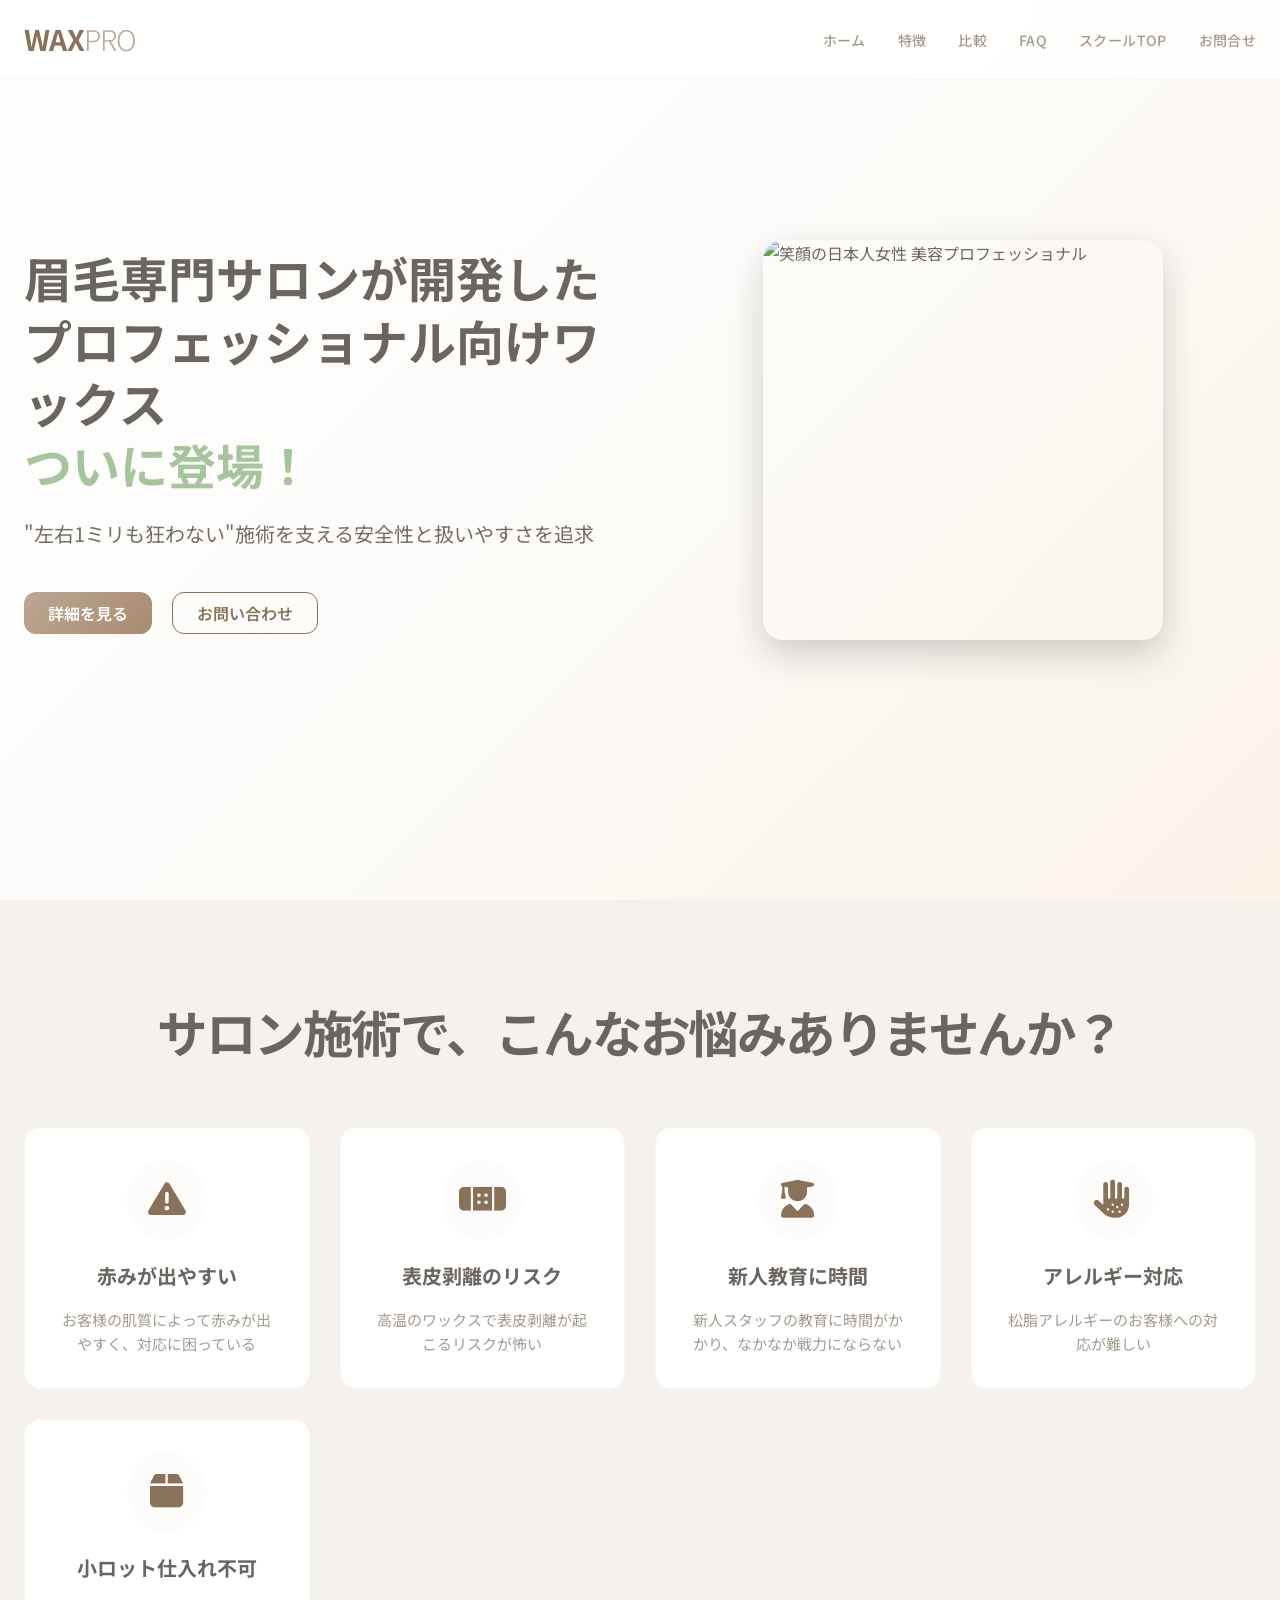
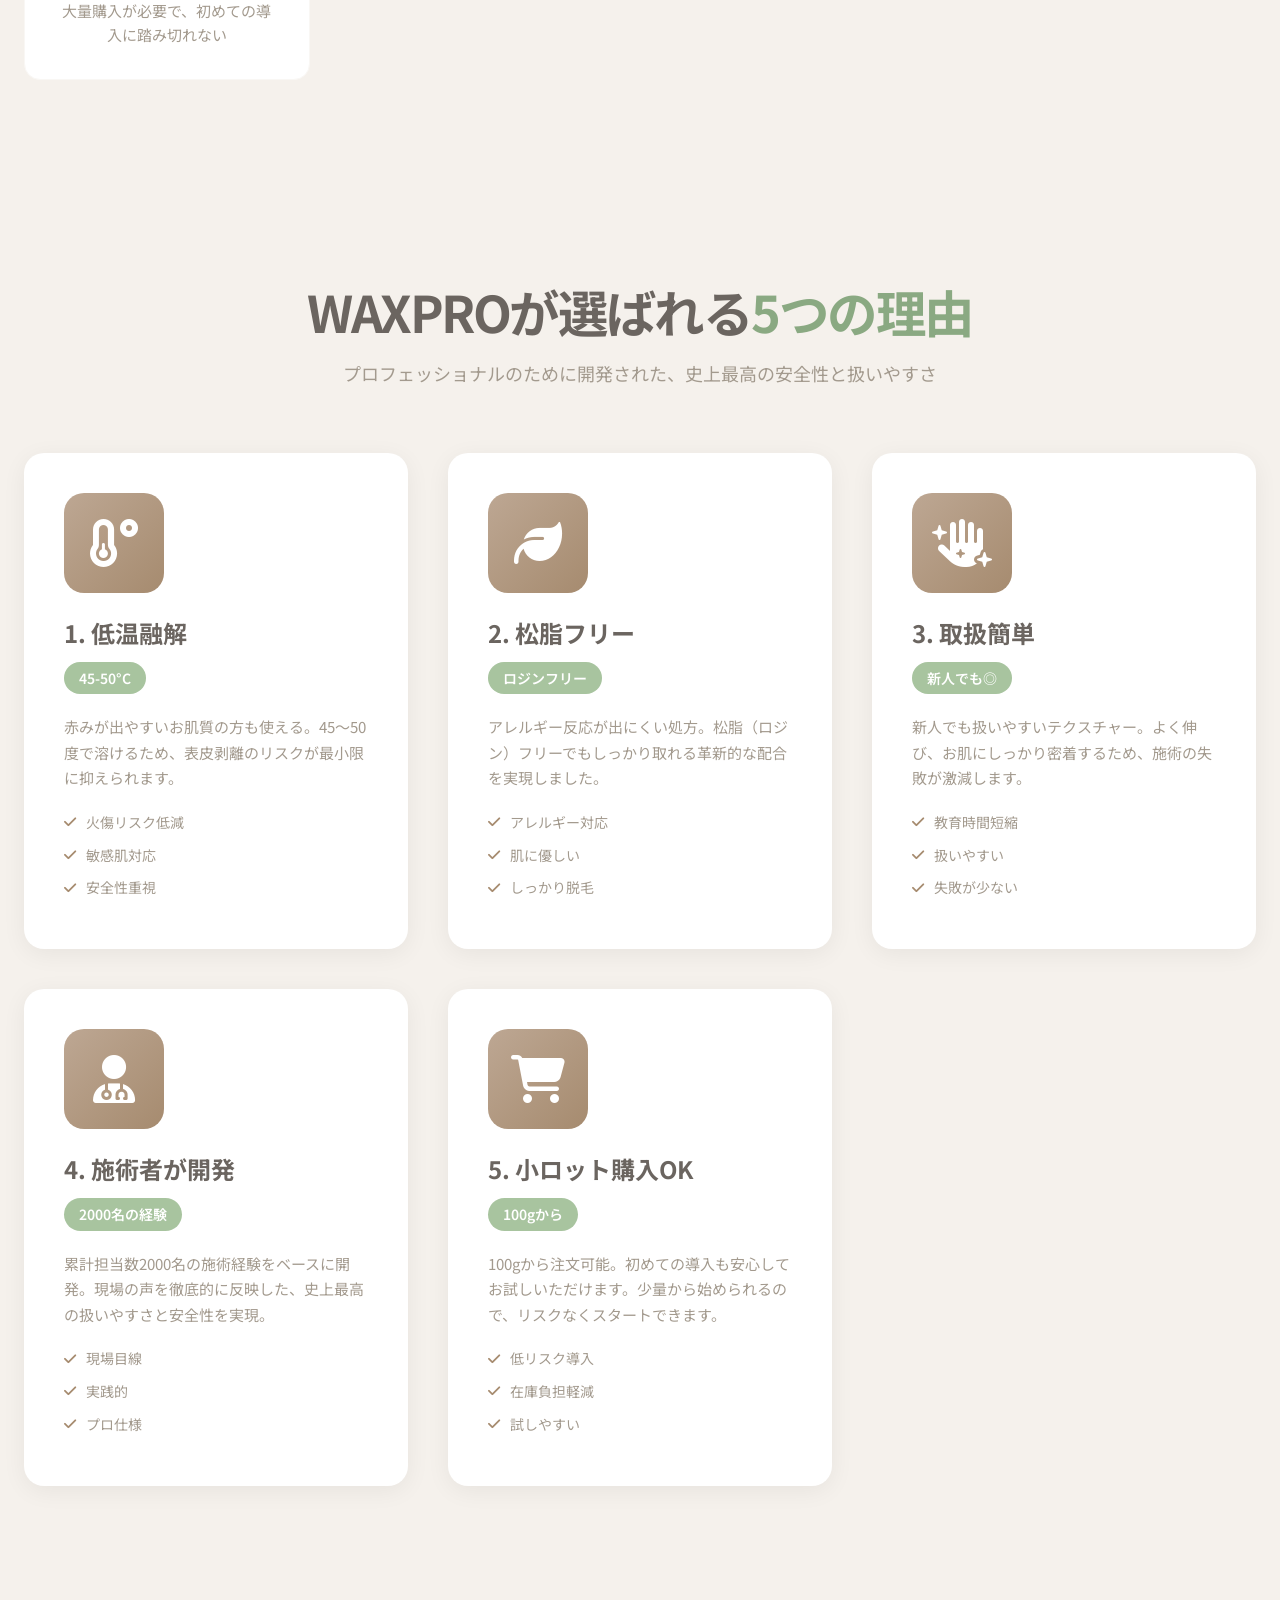
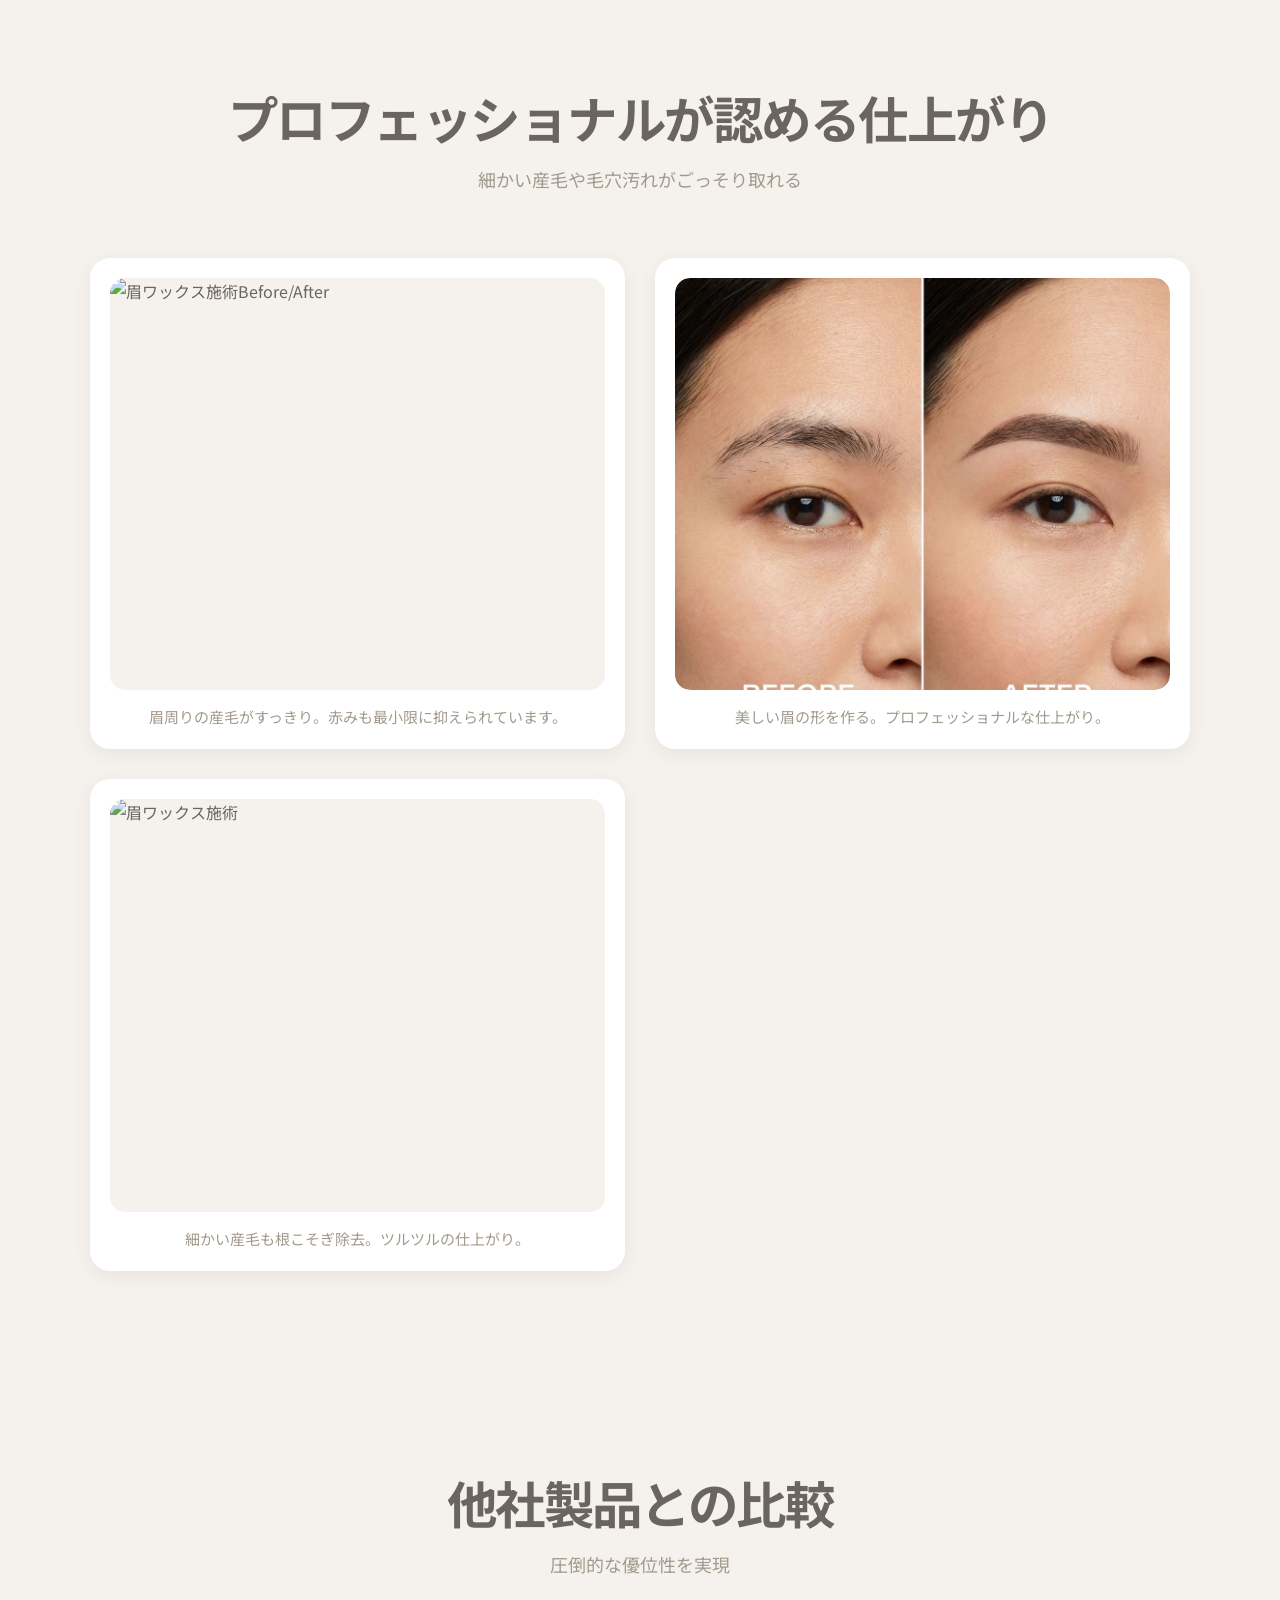
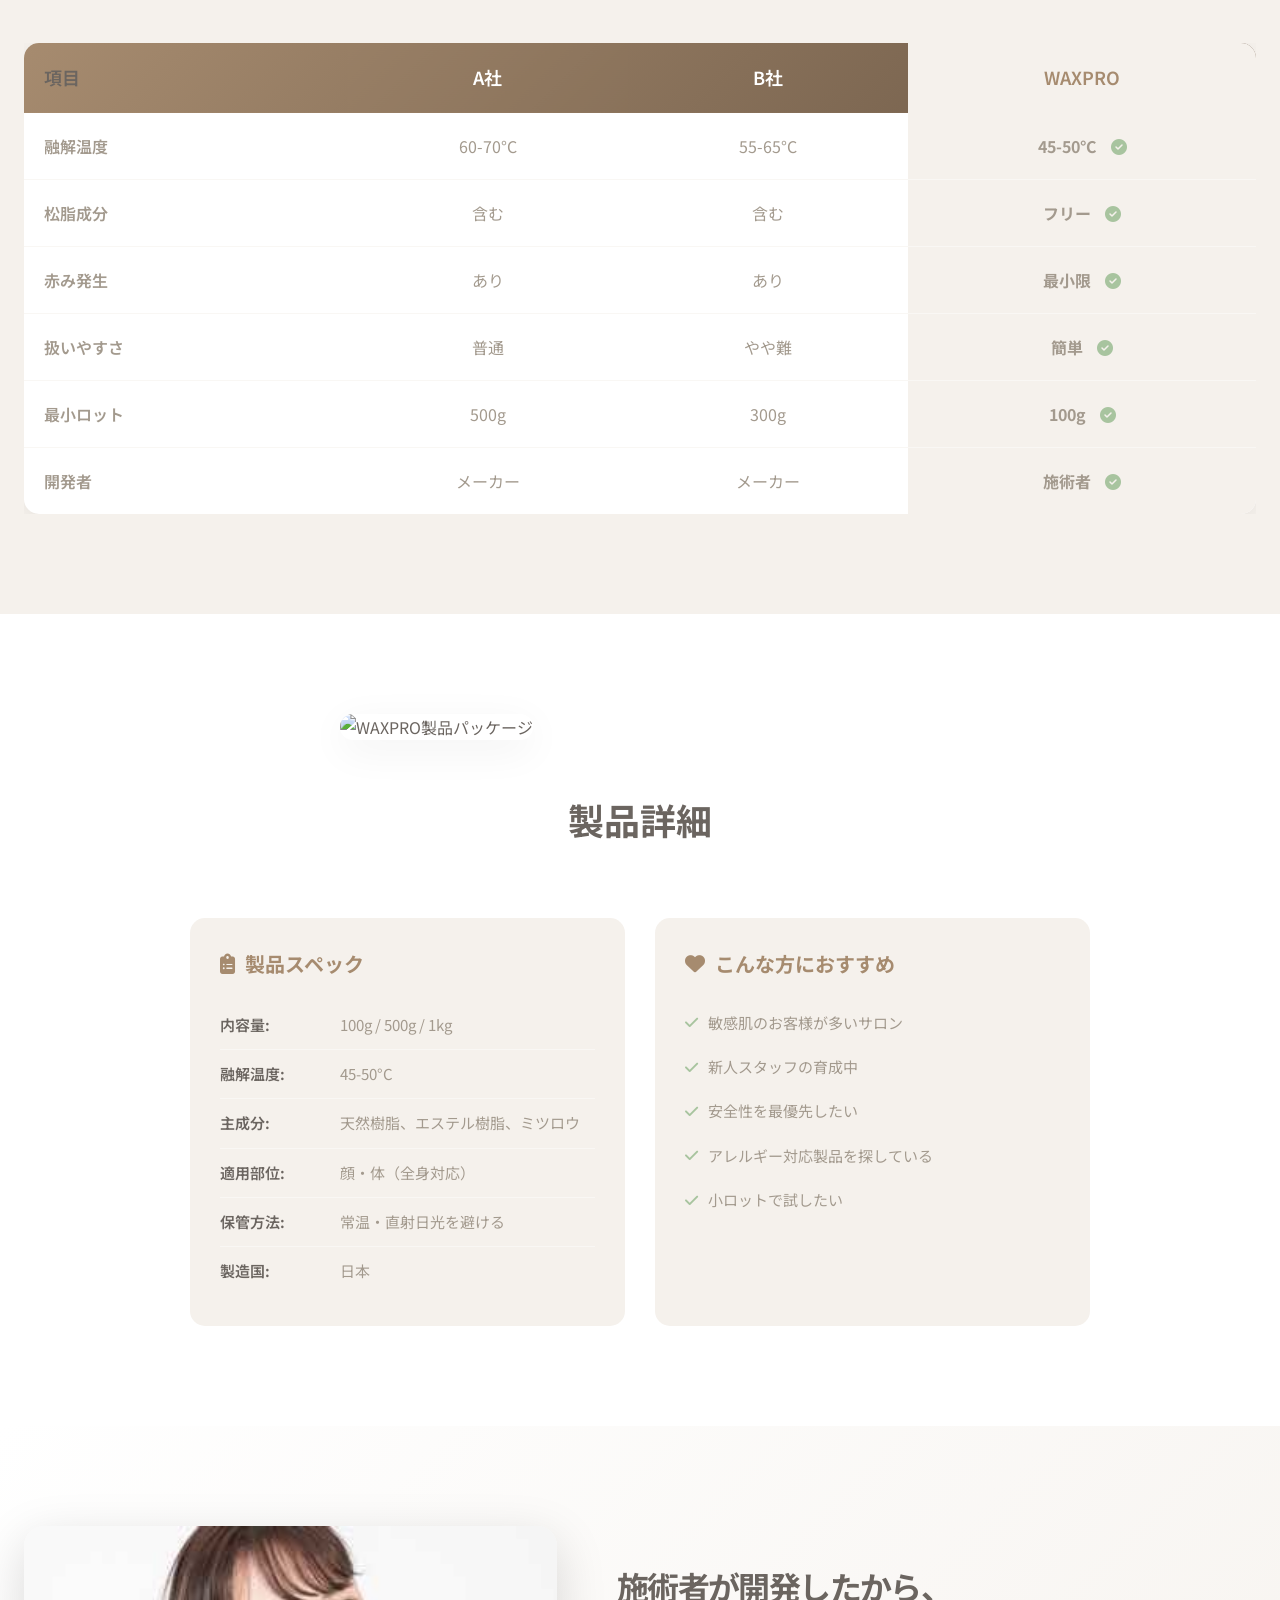
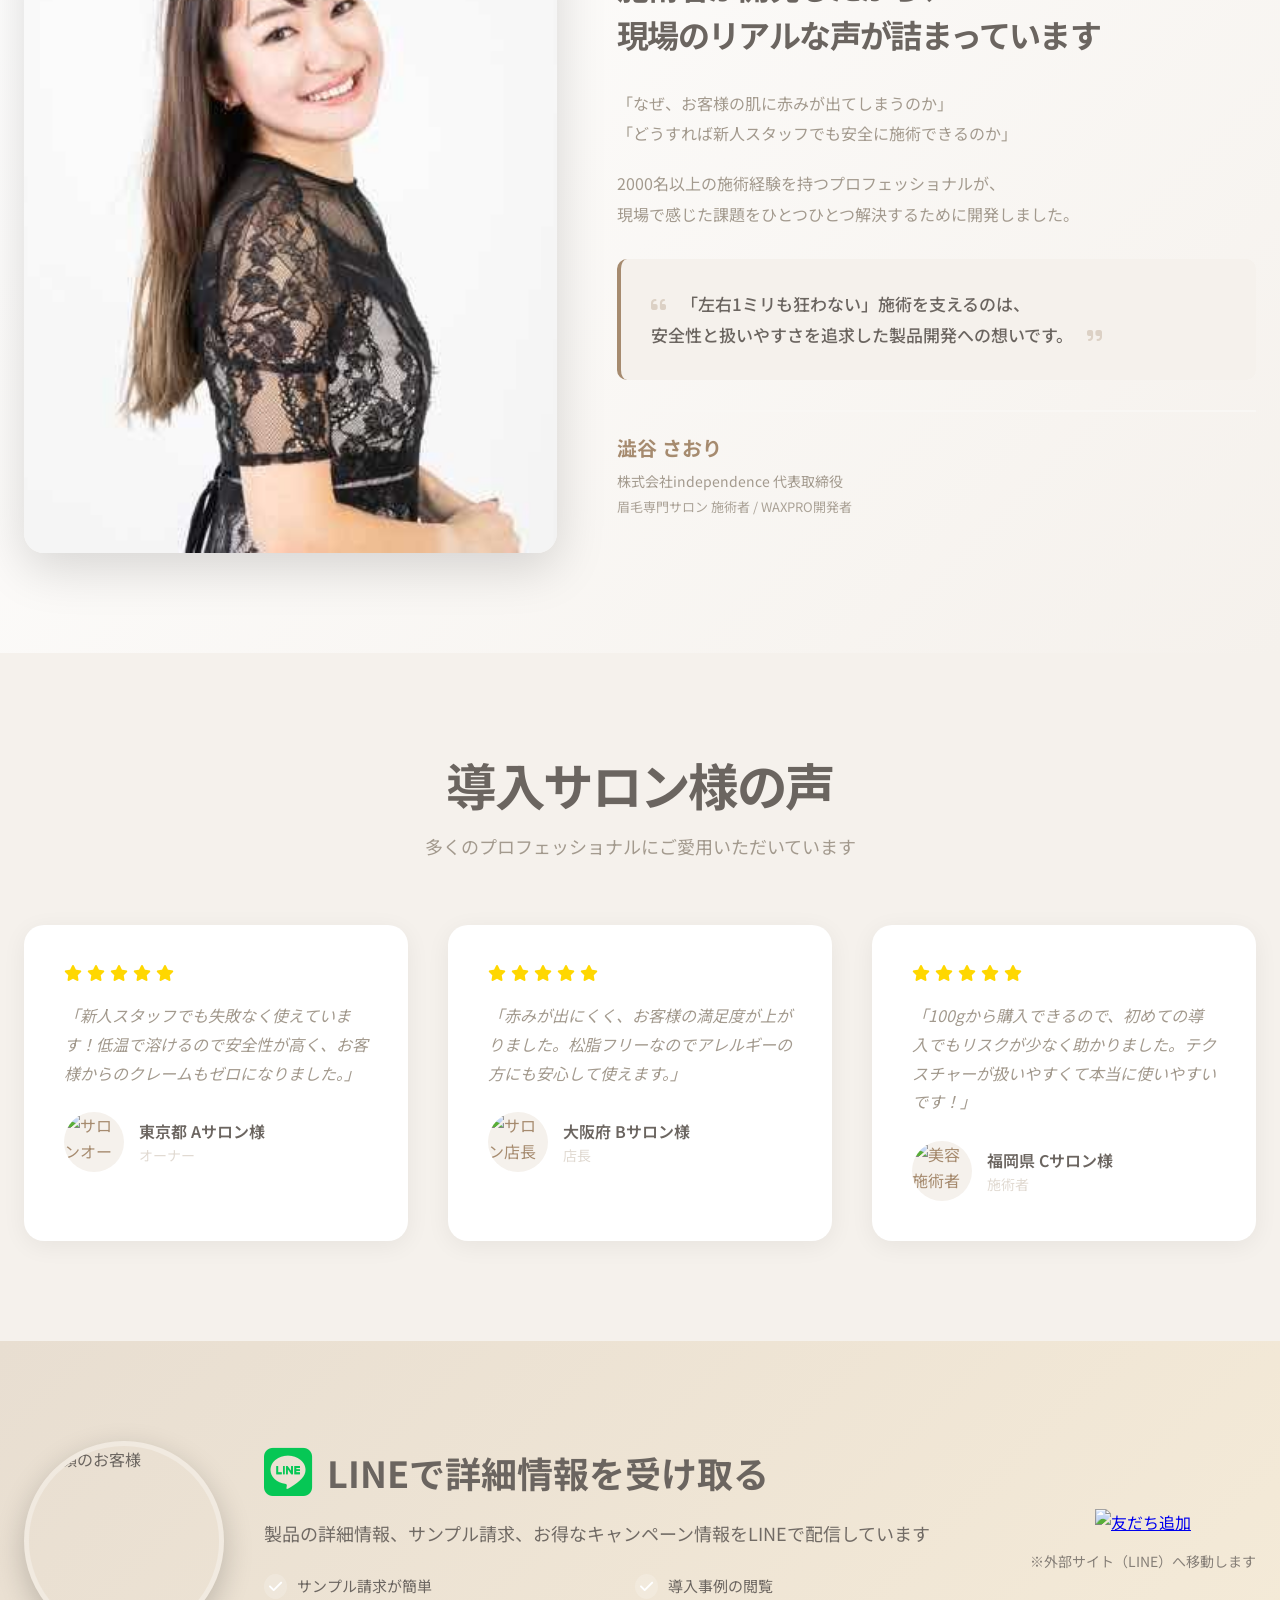
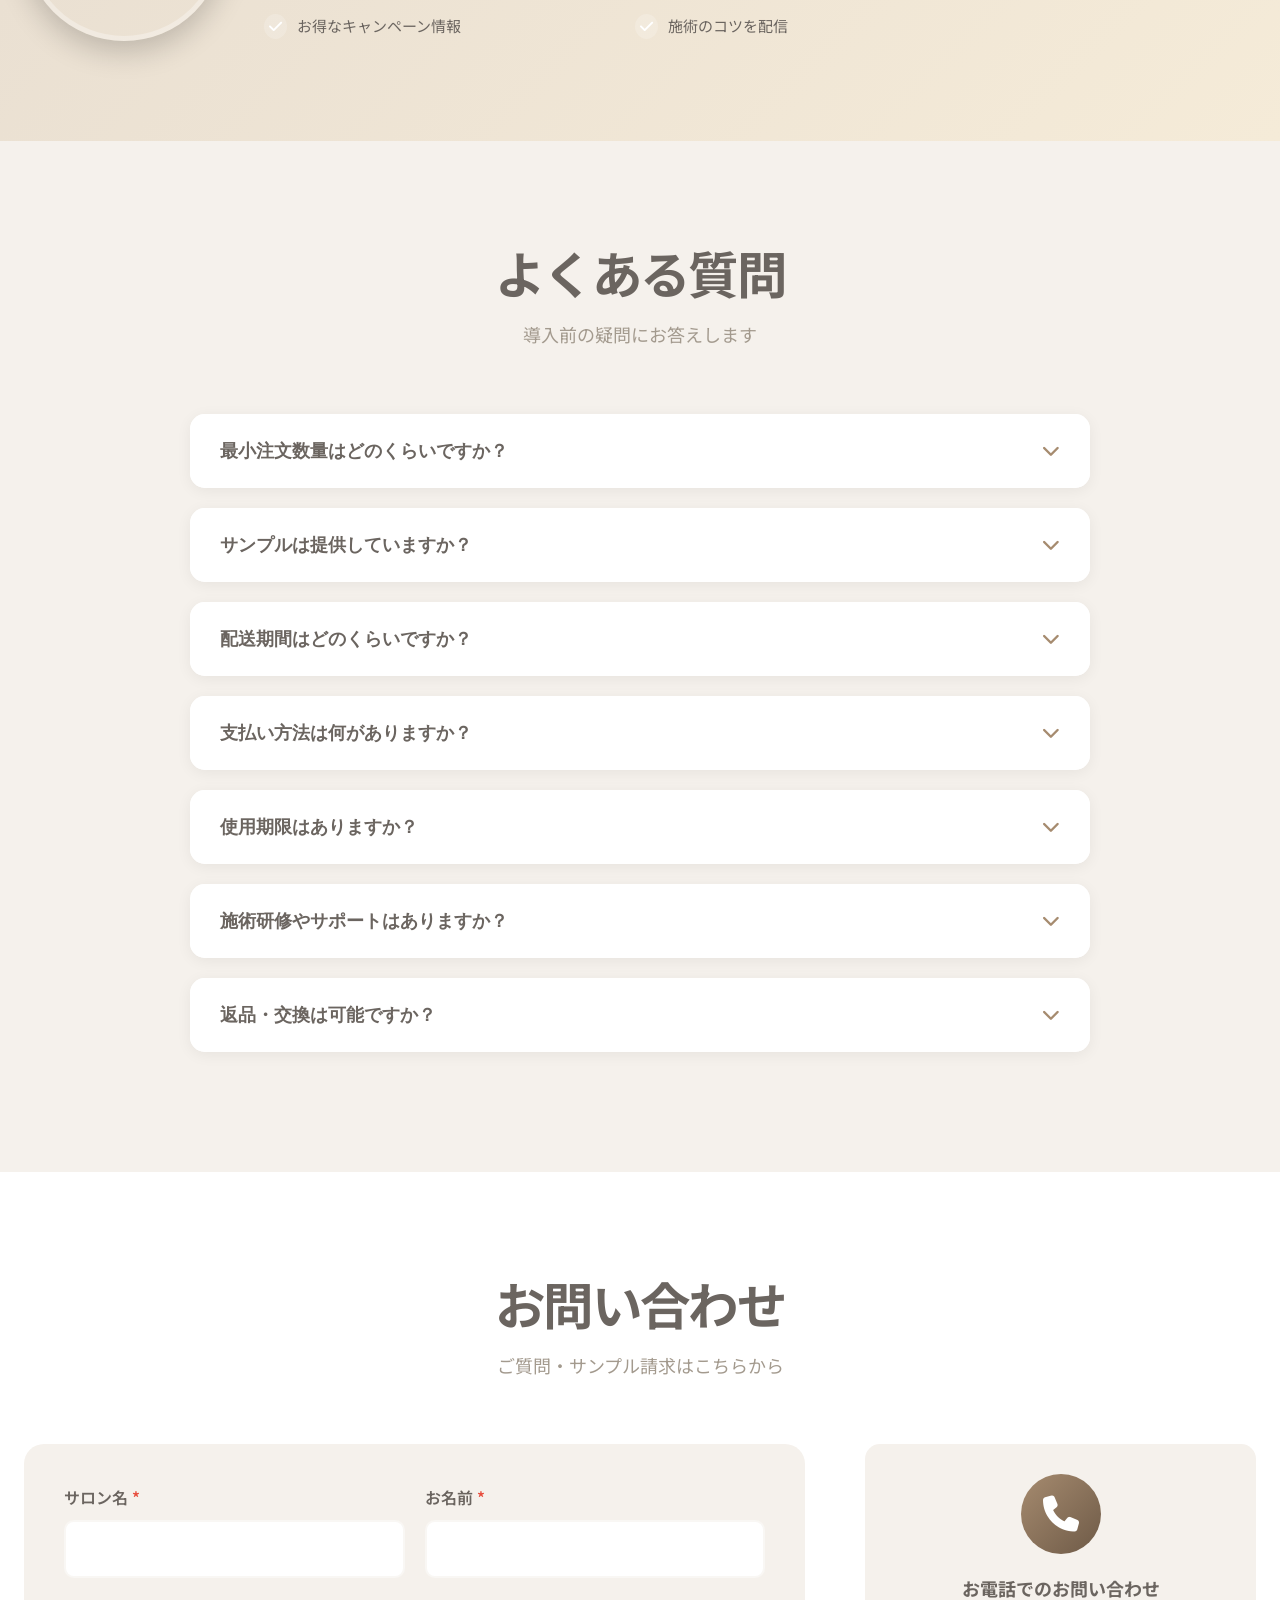
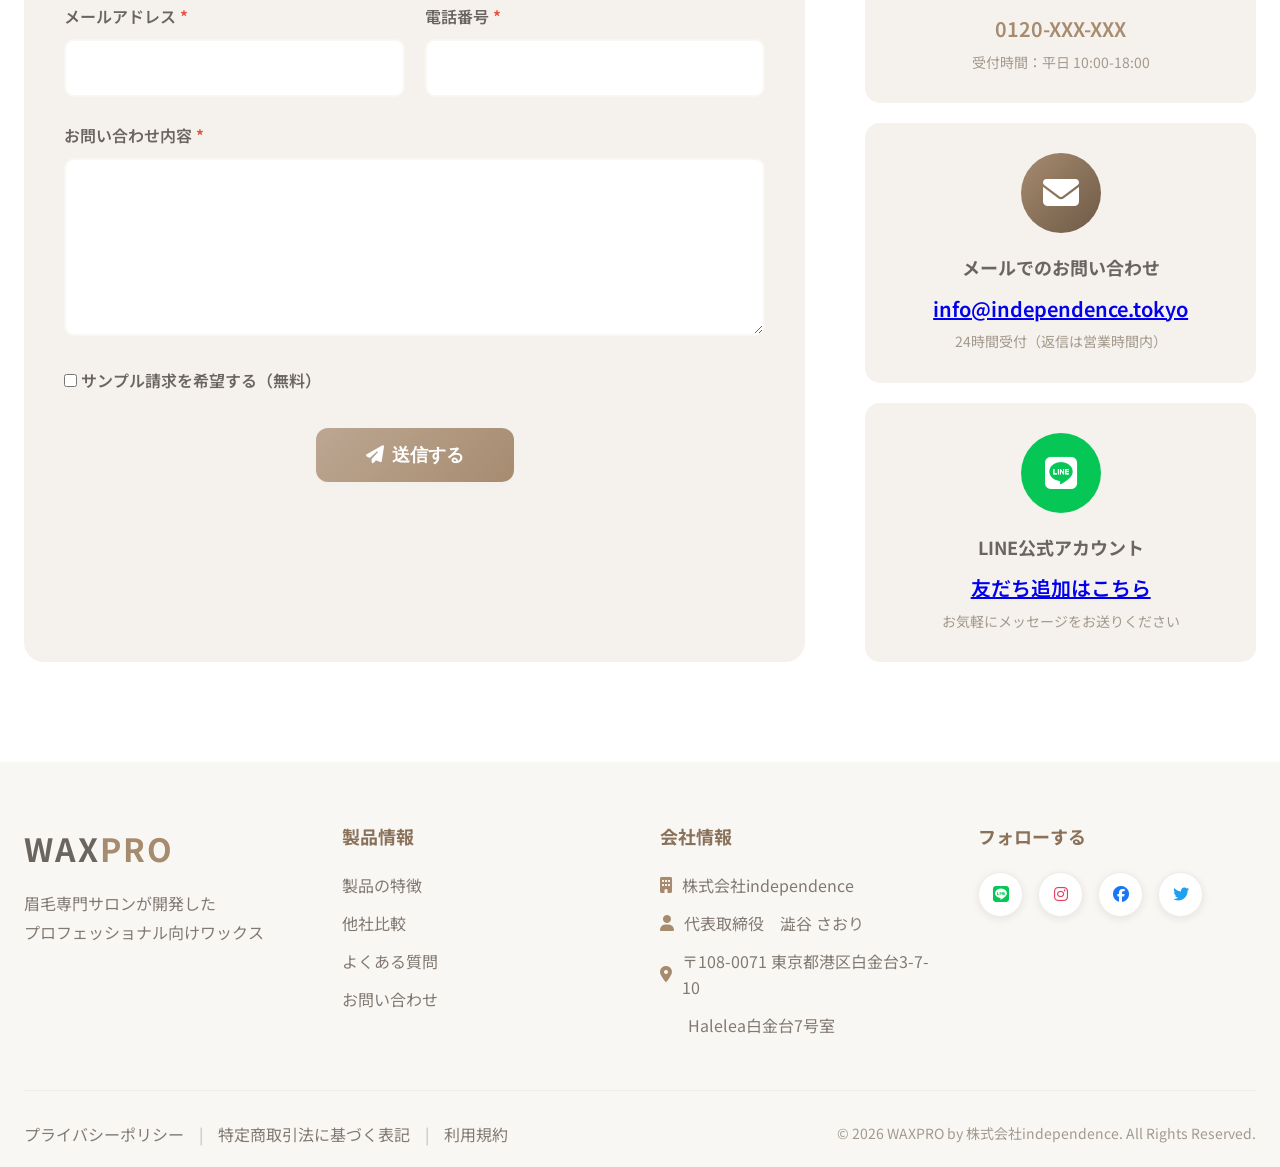
==== commit 9149acb7: "Add LINE, email, and Instagram contact links" ====
--- a/wax-product.html
+++ b/wax-product.html
@@ -4,9 +4,27 @@
     <meta charset="UTF-8">
     <meta name="viewport" content="width=device-width, initial-scale=1.0">
     <meta name="description" content="眉毛専門サロンが開発したプロフェッショナル向けワックス。低温融解・松脂フリーで安全性と扱いやすさを追求。">
+    <meta property="og:type" content="website">
+    <meta property="og:locale" content="ja_JP">
+    <meta property="og:site_name" content="WAXPRO">
+    <meta property="og:title" content="WAXPRO | プロフェッショナル向けワックス">
+    <meta property="og:description" content="眉毛専門サロン開発のプロ向けWAX。低温融解・松脂フリーで施術の安全性と再現性を向上。">
+    <meta property="og:url" content="https://liliiys-art.netlify.app/wax-product">
+    <meta property="og:image" content="https://liliiys-art.netlify.app/images/ogp-cover.jpg">
+    <meta property="og:image:secure_url" content="https://liliiys-art.netlify.app/images/ogp-cover.jpg">
+    <meta property="og:image:type" content="image/jpeg">
+    <meta property="og:image:width" content="1200">
+    <meta property="og:image:height" content="630">
+    <meta property="og:image:alt" content="WAXPRO ロゴ">
+    <meta name="twitter:card" content="summary_large_image">
+    <meta name="twitter:title" content="WAXPRO | プロフェッショナル向けワックス">
+    <meta name="twitter:description" content="眉毛専門サロン開発のプロ向けWAX。低温融解・松脂フリーで施術の安全性と再現性を向上。">
+    <meta name="twitter:image" content="https://liliiys-art.netlify.app/images/ogp-cover.jpg">
     <title>プロフェッショナルワックス WAX | 眉毛専門サロン開発</title>
-    <link rel="icon" type="image/svg+xml" href="images/wax-favicon.svg">
-    <link rel="shortcut icon" href="images/wax-favicon.svg">
+    <link rel="icon" type="image/png" sizes="32x32" href="images/favicon.png">
+    <link rel="icon" type="image/png" sizes="16x16" href="images/favicon.png">
+    <link rel="apple-touch-icon" sizes="180x180" href="images/favicon.png">
+    <link rel="shortcut icon" href="images/favicon.png">
     <link rel="stylesheet" href="css/wax-product.css">
     <link rel="stylesheet" href="https://cdnjs.cloudflare.com/ajax/libs/font-awesome/6.4.0/css/all.min.css">
     <link rel="preconnect" href="https://fonts.googleapis.com">
@@ -494,12 +512,9 @@
                     </ul>
                 </div>
                 <div class="line-cta-button-wrapper">
-                    <div class="line-it-button" data-lang="ja" data-type="friend" data-lineid="@waxpro" style="display: none;"></div>
-                    <noscript>
-                        <a href="https://line.me/R/ti/p/@waxpro" target="_blank" rel="noopener noreferrer" aria-label="LINE公式アカウントを友だち追加">
-                            <img src="https://scdn.line-apps.com/n/line_add_friends/btn/ja.png" alt="友だち追加" height="36" loading="lazy" decoding="async">
-                        </a>
-                    </noscript>
+                    <a href="https://lin.ee/VQQdYSy" target="_blank" rel="noopener noreferrer" aria-label="LINE公式アカウントを友だち追加">
+                        <img src="https://scdn.line-apps.com/n/line_add_friends/btn/ja.png" alt="友だち追加" height="36" loading="lazy" decoding="async">
+                    </a>
                     <p class="line-cta-note">※外部サイト（LINE）へ移動します</p>
                 </div>
             </div>
@@ -656,7 +671,7 @@
                             <i class="fas fa-envelope"></i>
                         </div>
                         <h3>メールでのお問い合わせ</h3>
-                        <p class="contact-info-detail">info@waxpro.com</p>
+                        <p class="contact-info-detail"><a href="mailto:info@independence.tokyo">info@independence.tokyo</a></p>
                         <p class="contact-info-note">24時間受付（返信は営業時間内）</p>
                     </div>
 
@@ -665,7 +680,7 @@
                             <i class="fab fa-line"></i>
                         </div>
                         <h3>LINE公式アカウント</h3>
-                        <p class="contact-info-detail">@waxpro</p>
+                        <p class="contact-info-detail"><a href="https://lin.ee/VQQdYSy" target="_blank" rel="noopener noreferrer">友だち追加はこちら</a></p>
                         <p class="contact-info-note">お気軽にメッセージをお送りください</p>
                     </div>
                 </div>
@@ -708,8 +723,8 @@
                 <div class="footer-section">
                     <h4>フォローする</h4>
                     <div class="footer-social">
-                        <a href="#" class="social-link"><i class="fab fa-line"></i></a>
-                        <a href="#" class="social-link"><i class="fab fa-instagram"></i></a>
+                        <a href="https://lin.ee/VQQdYSy" class="social-link" target="_blank" rel="noopener noreferrer" aria-label="LINE"><i class="fab fa-line"></i></a>
+                        <a href="https://www.instagram.com/lilly_s_art_academy?igsh=MTdmNGFqZjZ2emM5&utm_source=qr" class="social-link" target="_blank" rel="noopener noreferrer" aria-label="Instagram"><i class="fab fa-instagram"></i></a>
                         <a href="#" class="social-link"><i class="fab fa-facebook"></i></a>
                         <a href="#" class="social-link"><i class="fab fa-twitter"></i></a>
                     </div>
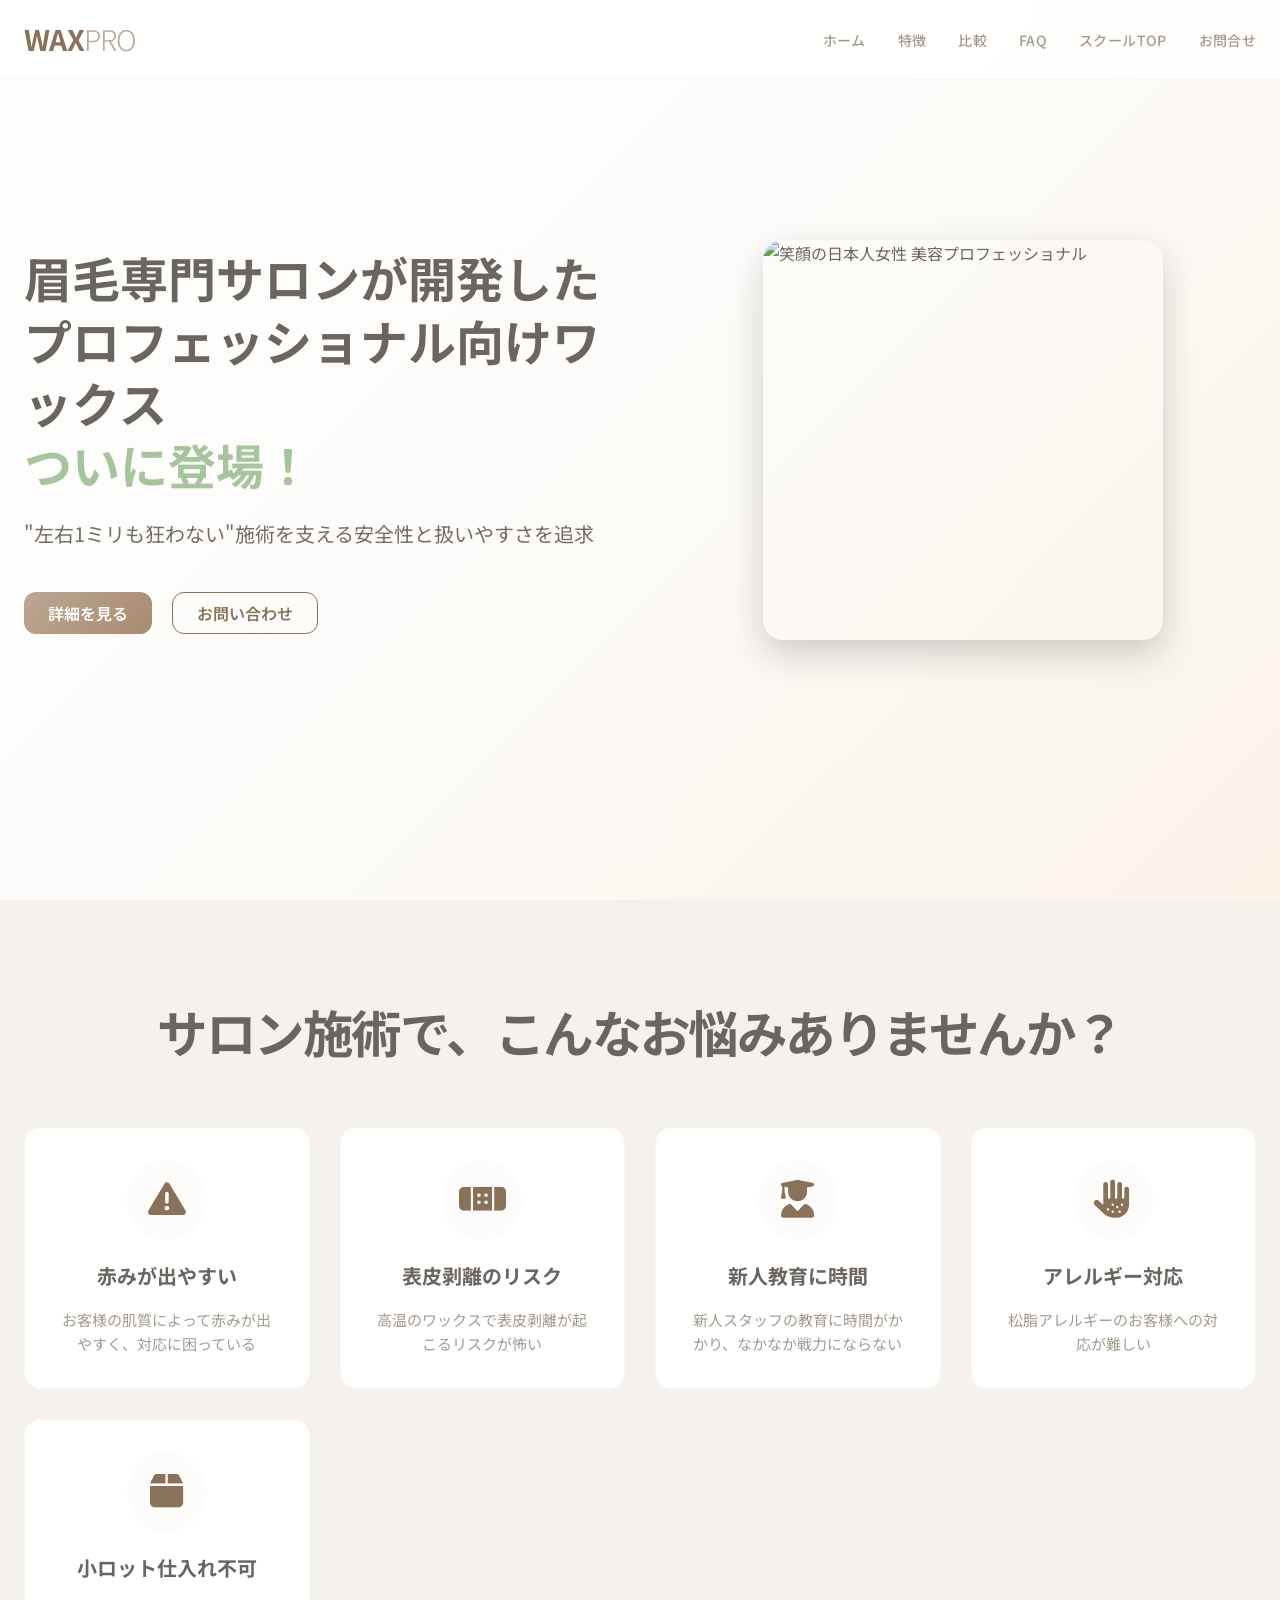
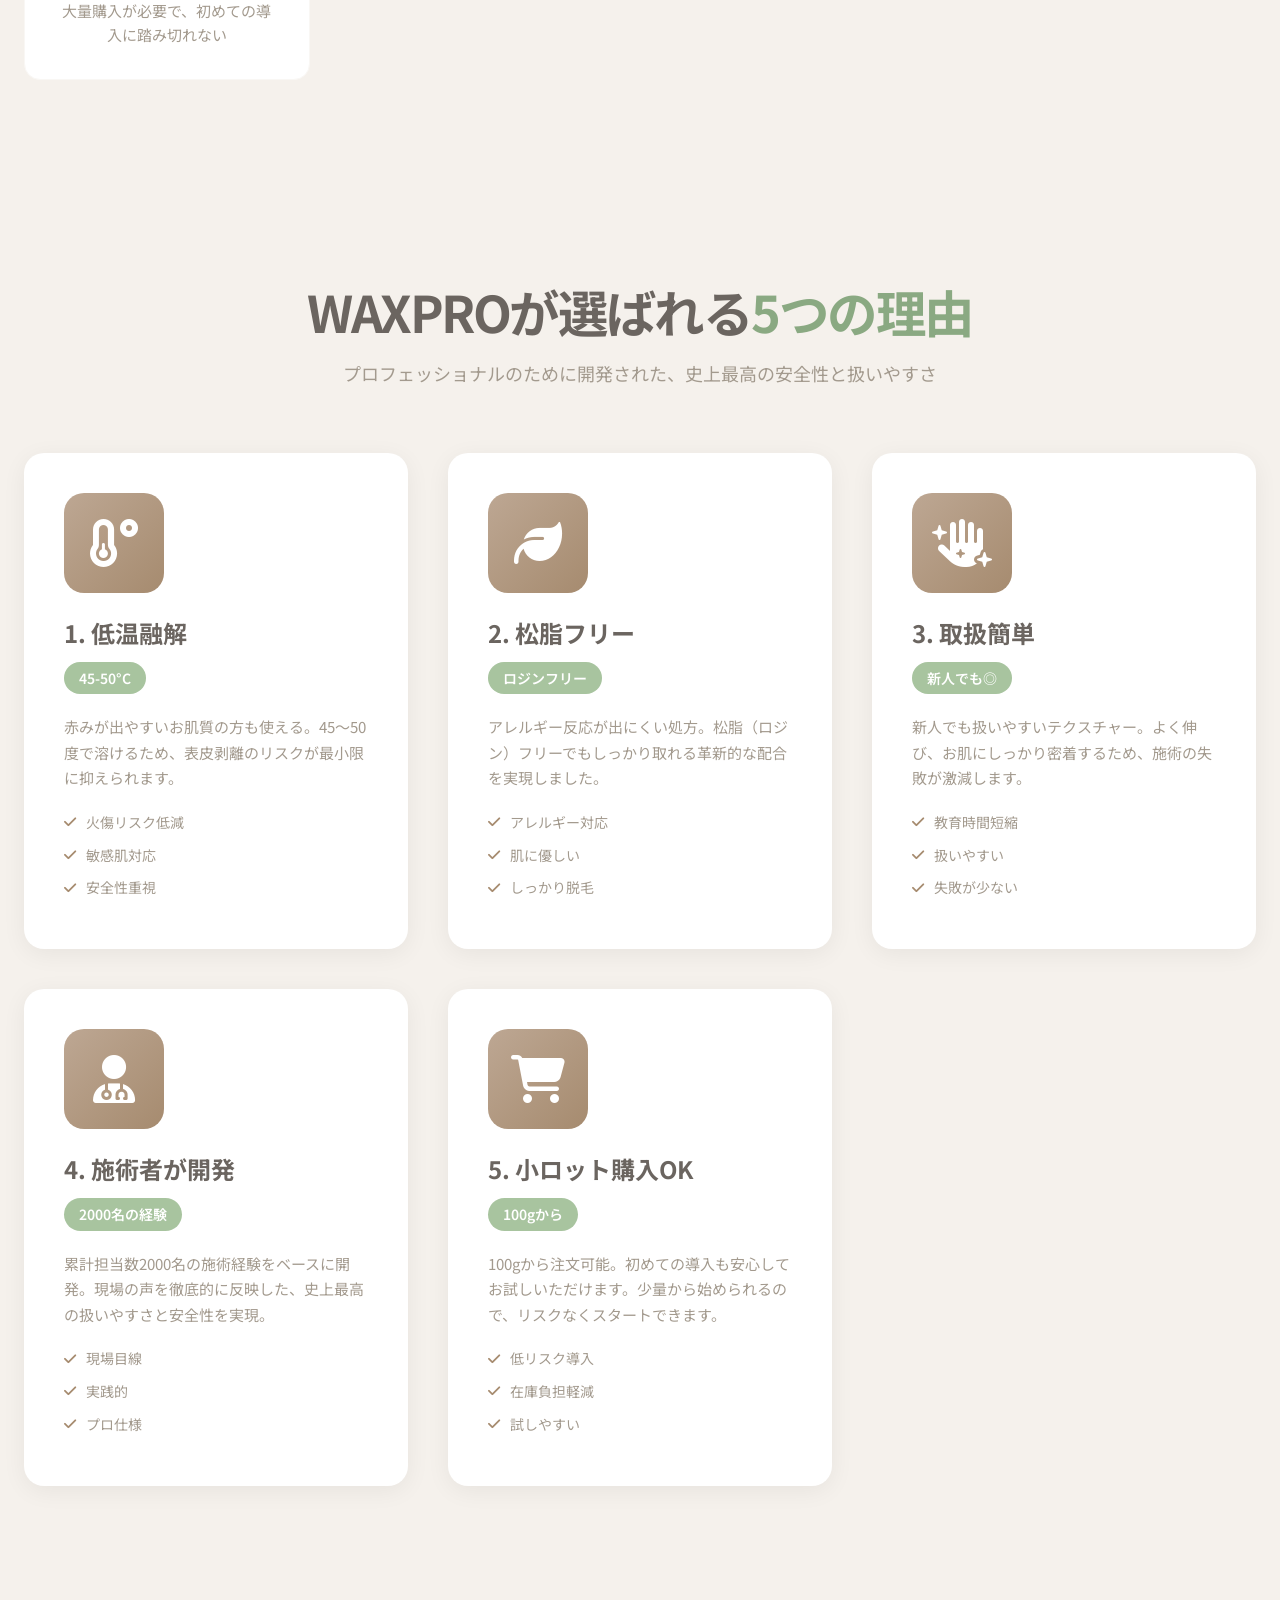
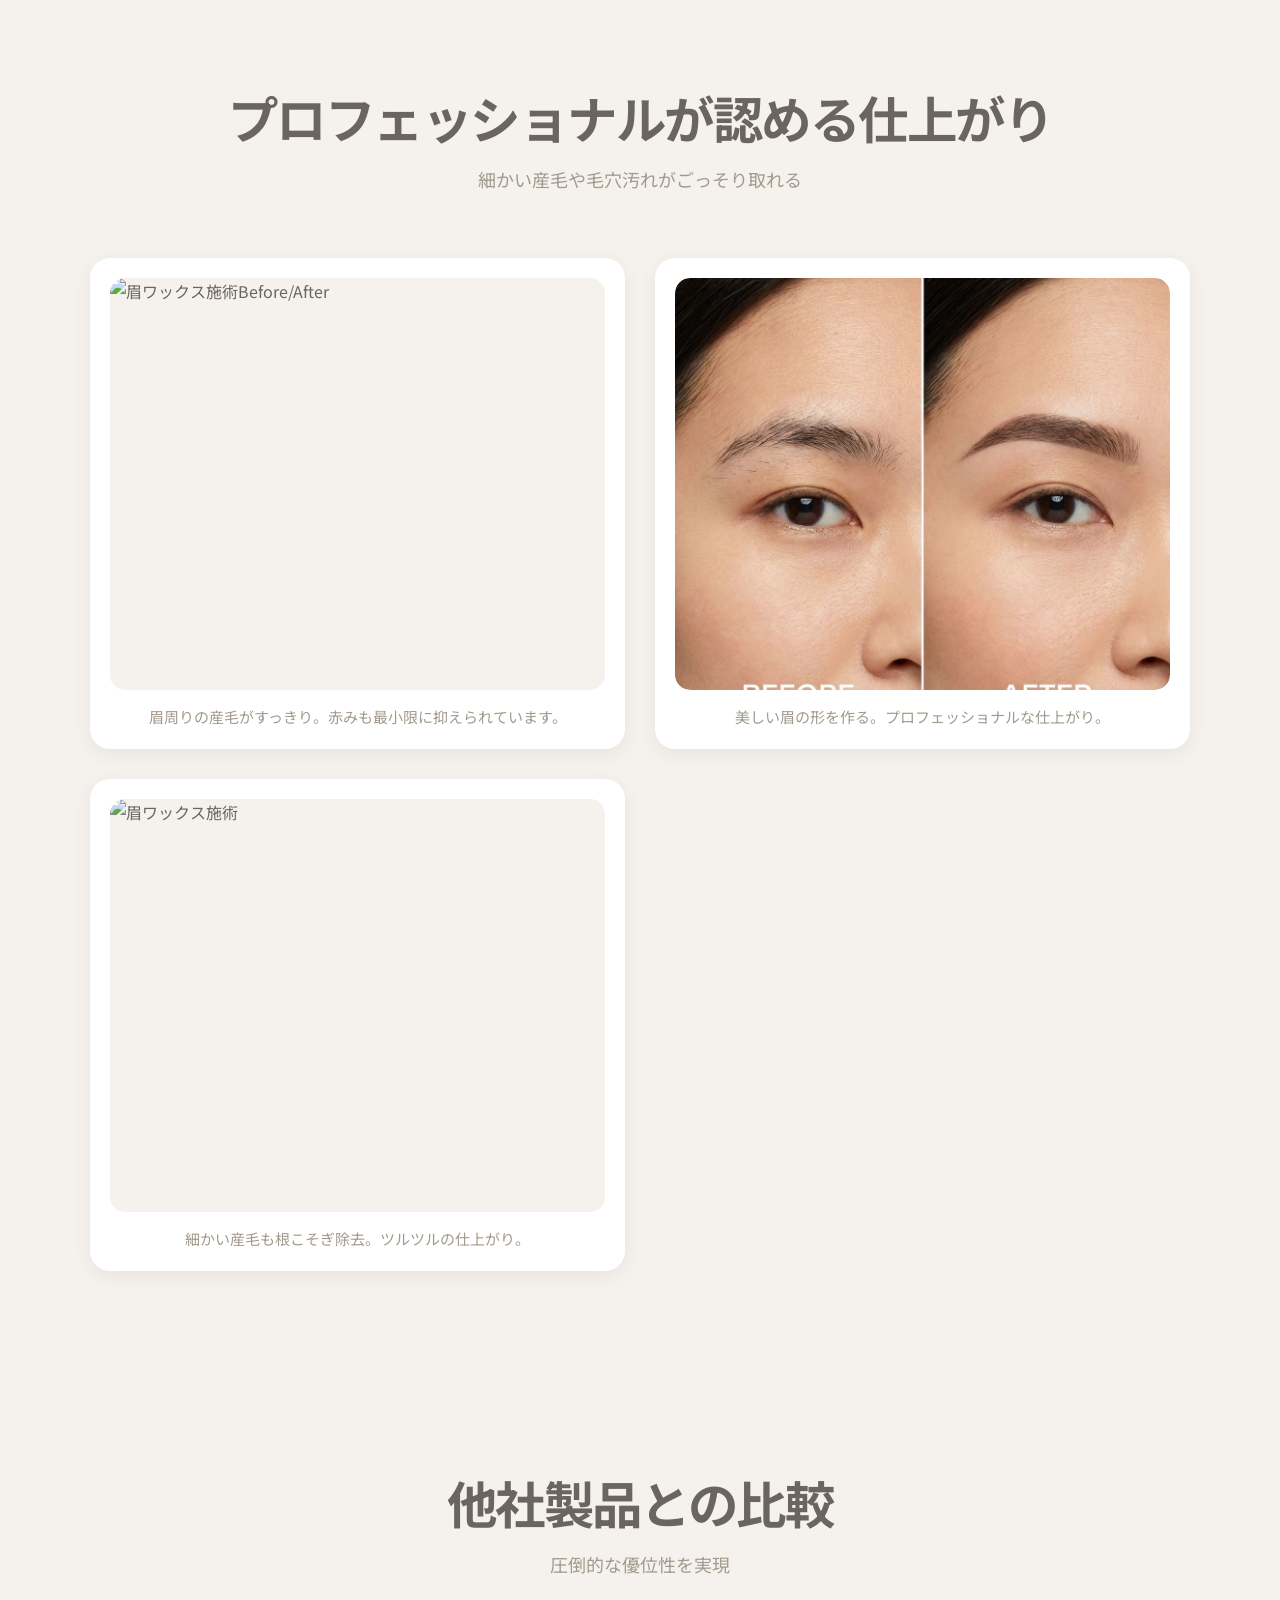
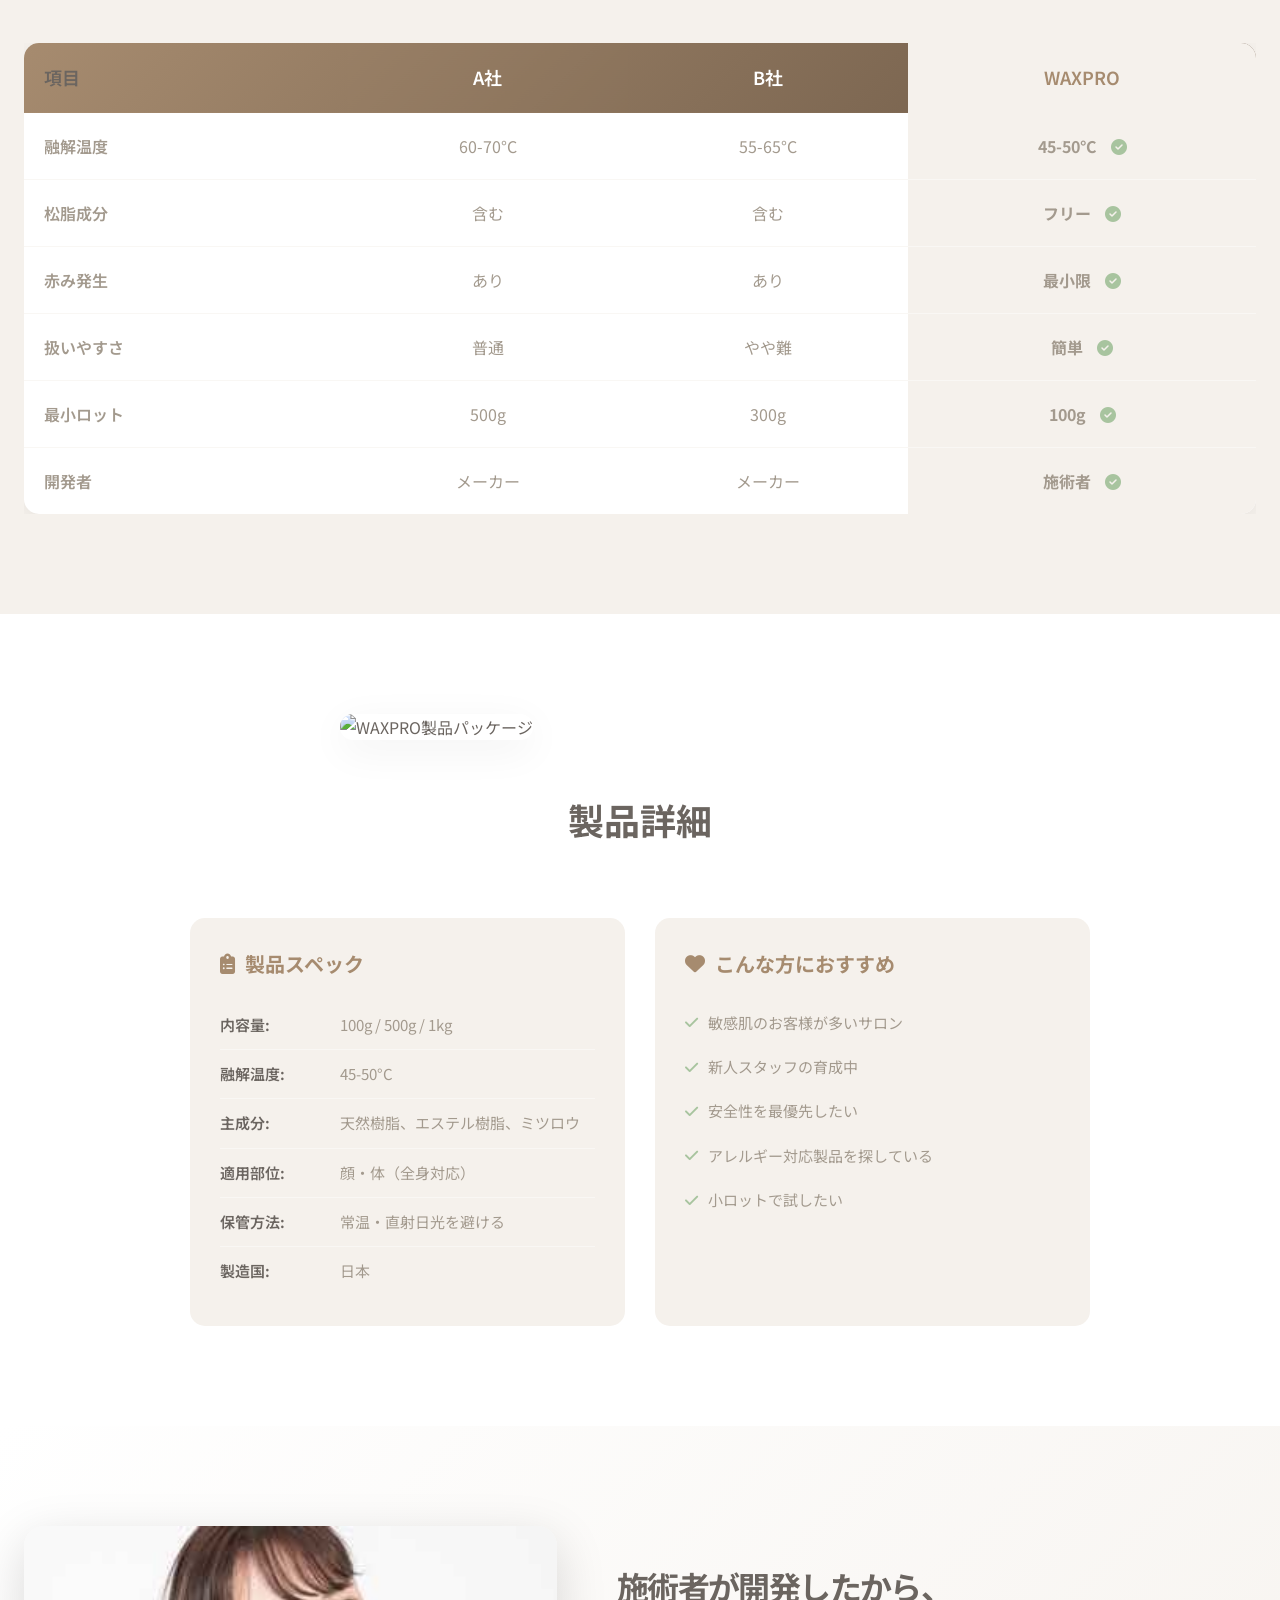
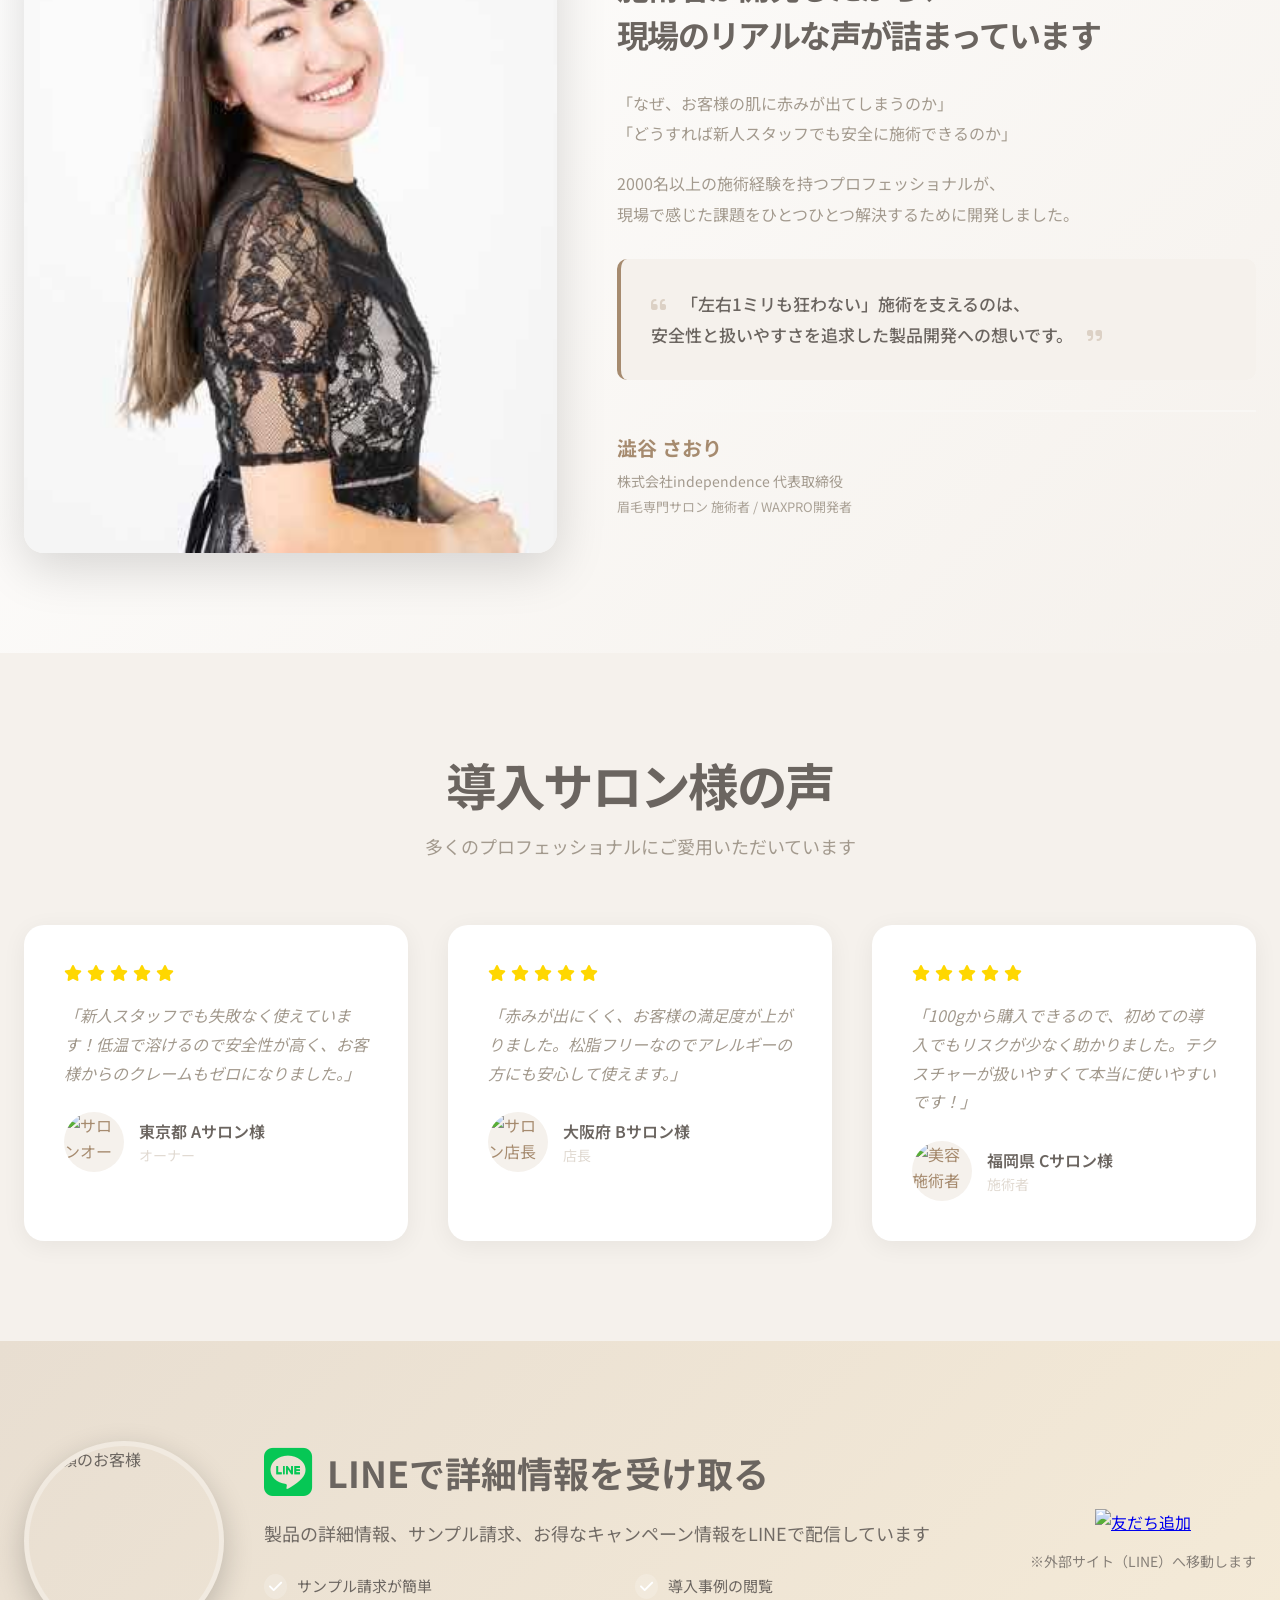
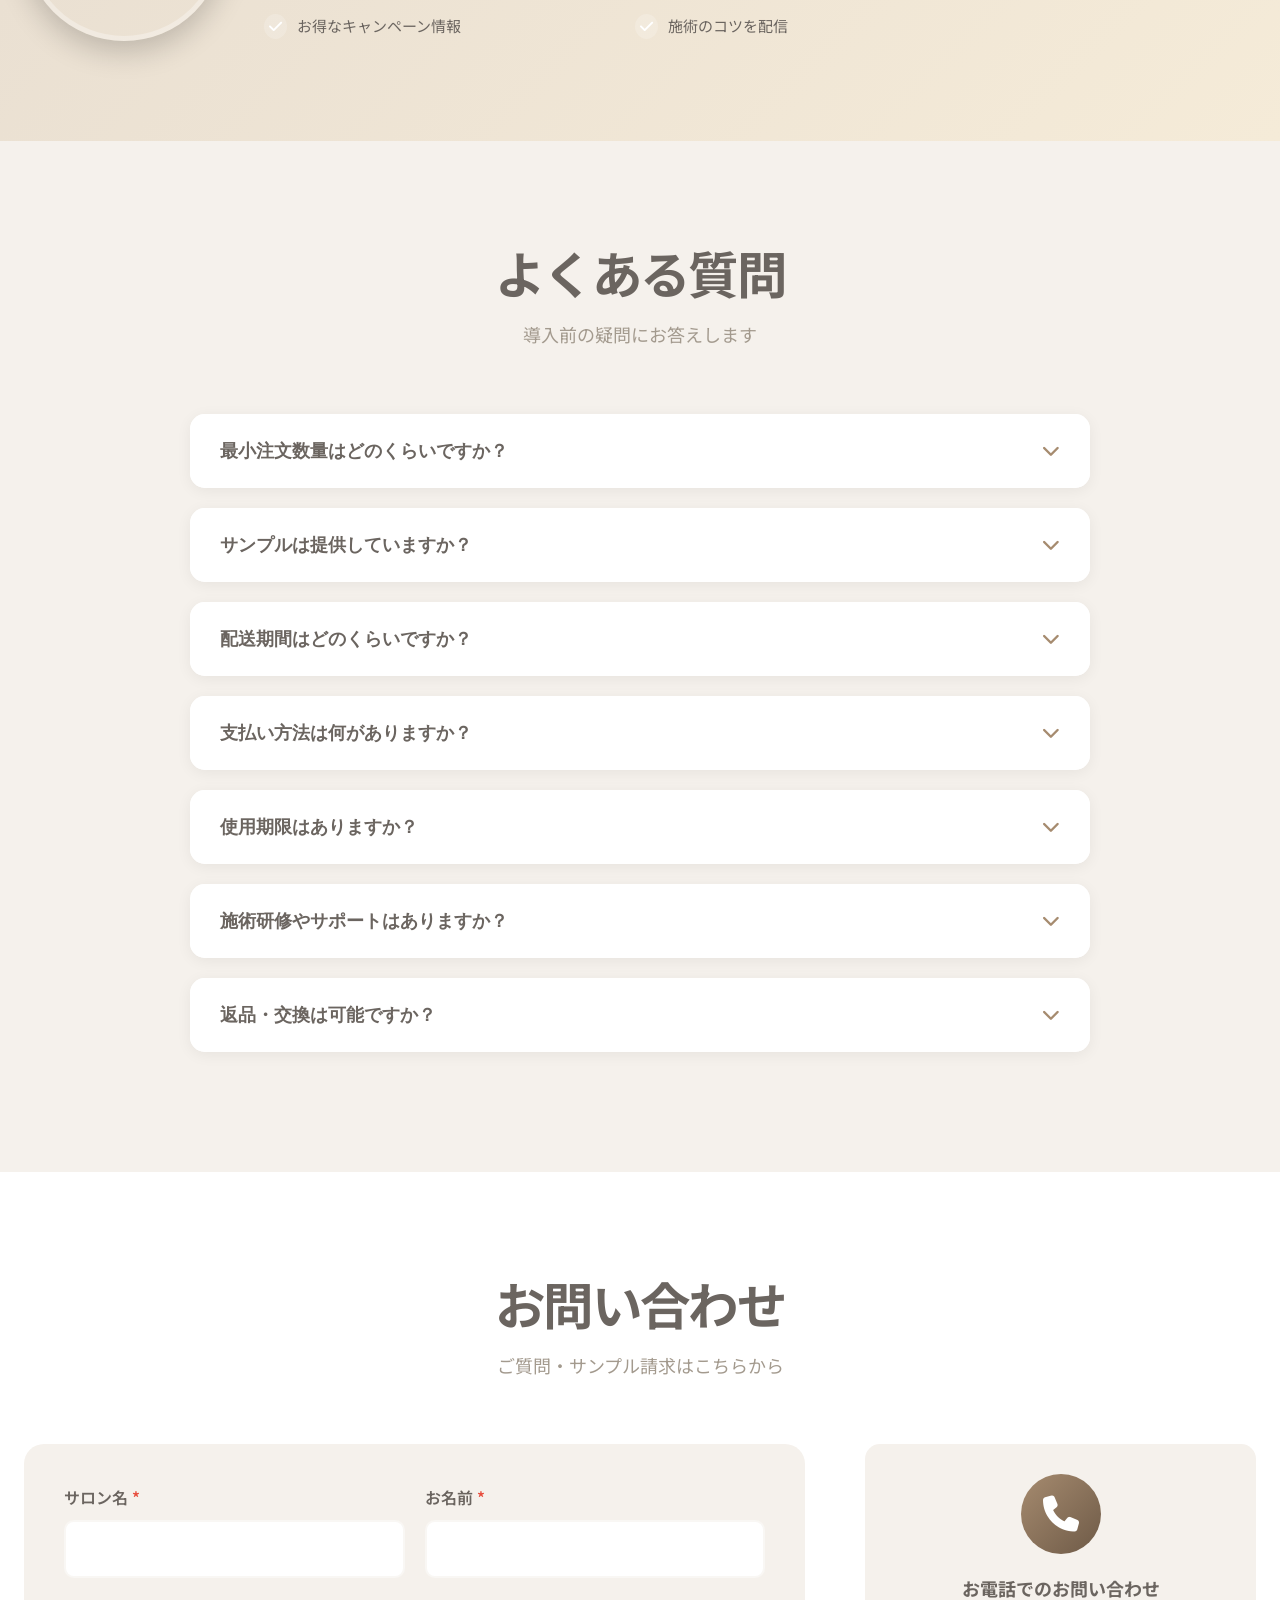
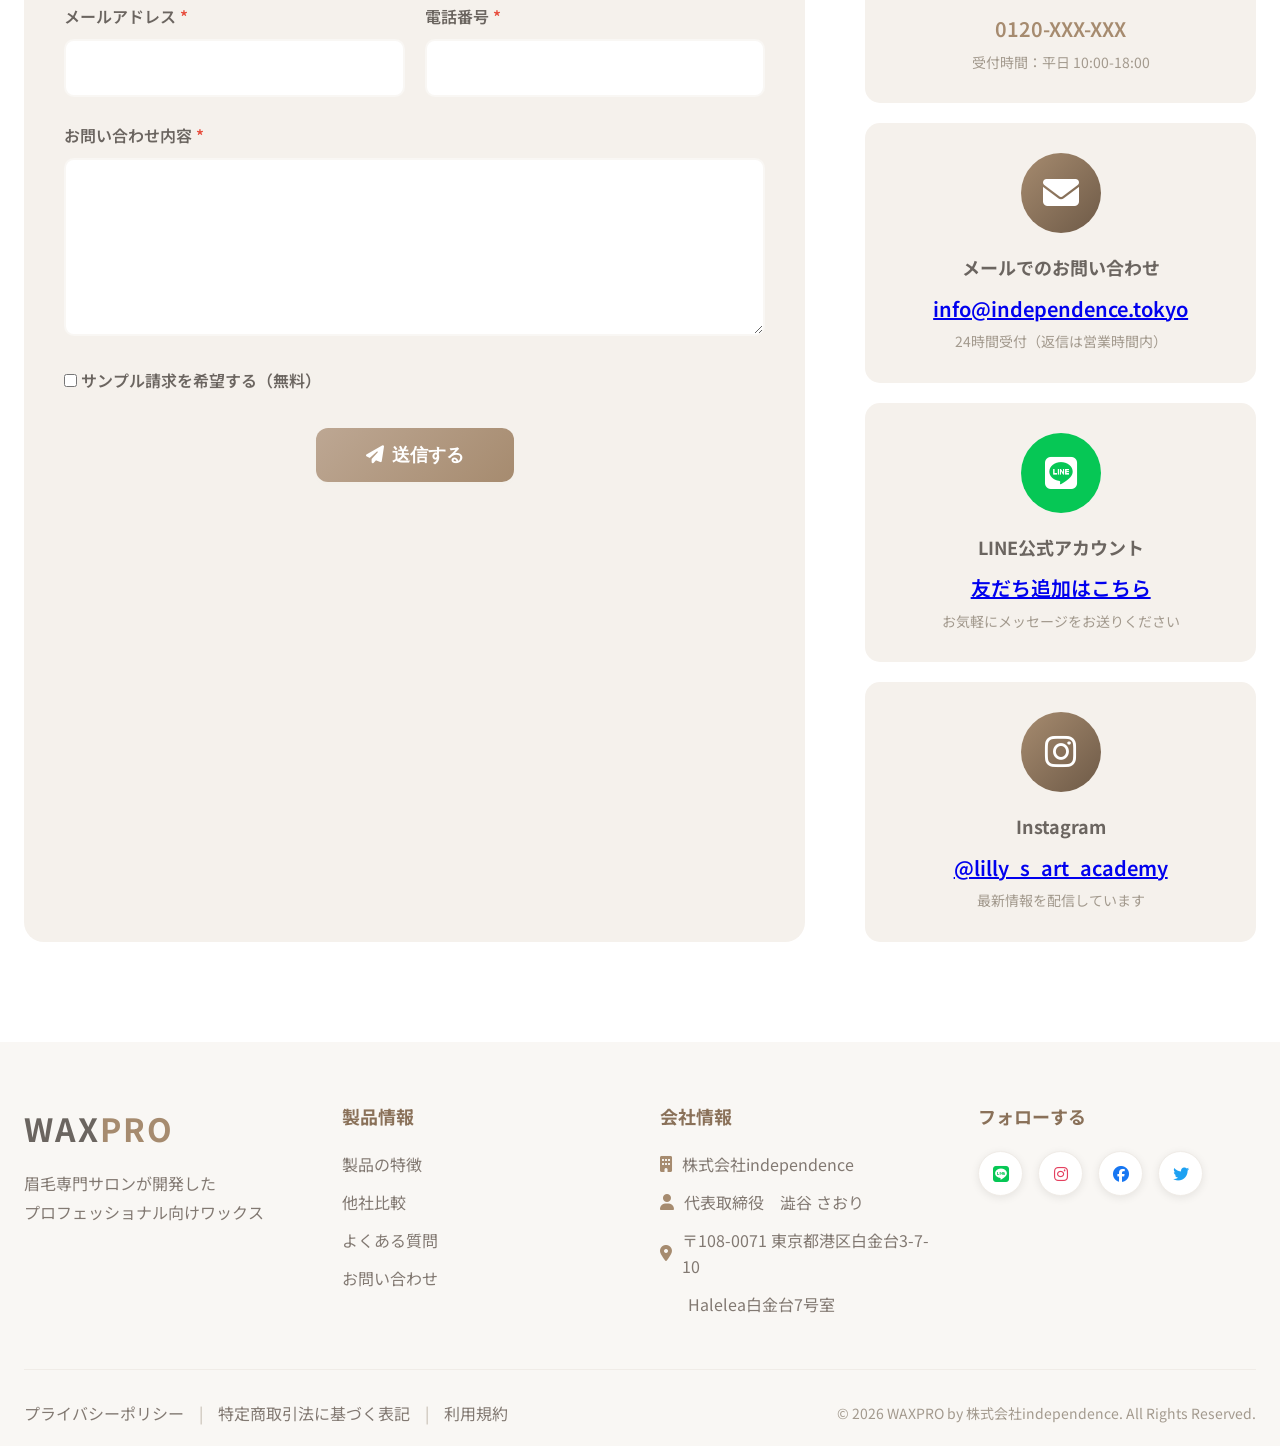
==== commit 2bfbe187: "Enable Netlify form submission and add Instagram contact card" ====
--- a/wax-product.html
+++ b/wax-product.html
@@ -610,7 +610,11 @@
                 <p class="section-subtitle">ご質問・サンプル請求はこちらから</p>
             </div>
             <div class="contact-wrapper">
-                <form class="contact-form fade-in" id="contactForm">
+                <form class="contact-form fade-in" id="contactForm" name="wax-contact" method="POST" data-netlify="true" netlify-honeypot="bot-field">
+                    <input type="hidden" name="form-name" value="wax-contact">
+                    <p hidden>
+                        <label>Do not fill this out: <input name="bot-field"></label>
+                    </p>
                     <div class="form-row">
                         <div class="form-group">
                             <label for="salonName">サロン名 <span class="required">*</span></label>
@@ -682,6 +686,15 @@
                         <h3>LINE公式アカウント</h3>
                         <p class="contact-info-detail"><a href="https://lin.ee/VQQdYSy" target="_blank" rel="noopener noreferrer">友だち追加はこちら</a></p>
                         <p class="contact-info-note">お気軽にメッセージをお送りください</p>
+                    </div>
+
+                    <div class="contact-info-card">
+                        <div class="contact-info-icon">
+                            <i class="fab fa-instagram"></i>
+                        </div>
+                        <h3>Instagram</h3>
+                        <p class="contact-info-detail"><a href="https://www.instagram.com/lilly_s_art_academy?igsh=MTdmNGFqZjZ2emM5&utm_source=qr" target="_blank" rel="noopener noreferrer">@lilly_s_art_academy</a></p>
+                        <p class="contact-info-note">最新情報を配信しています</p>
                     </div>
                 </div>
             </div>
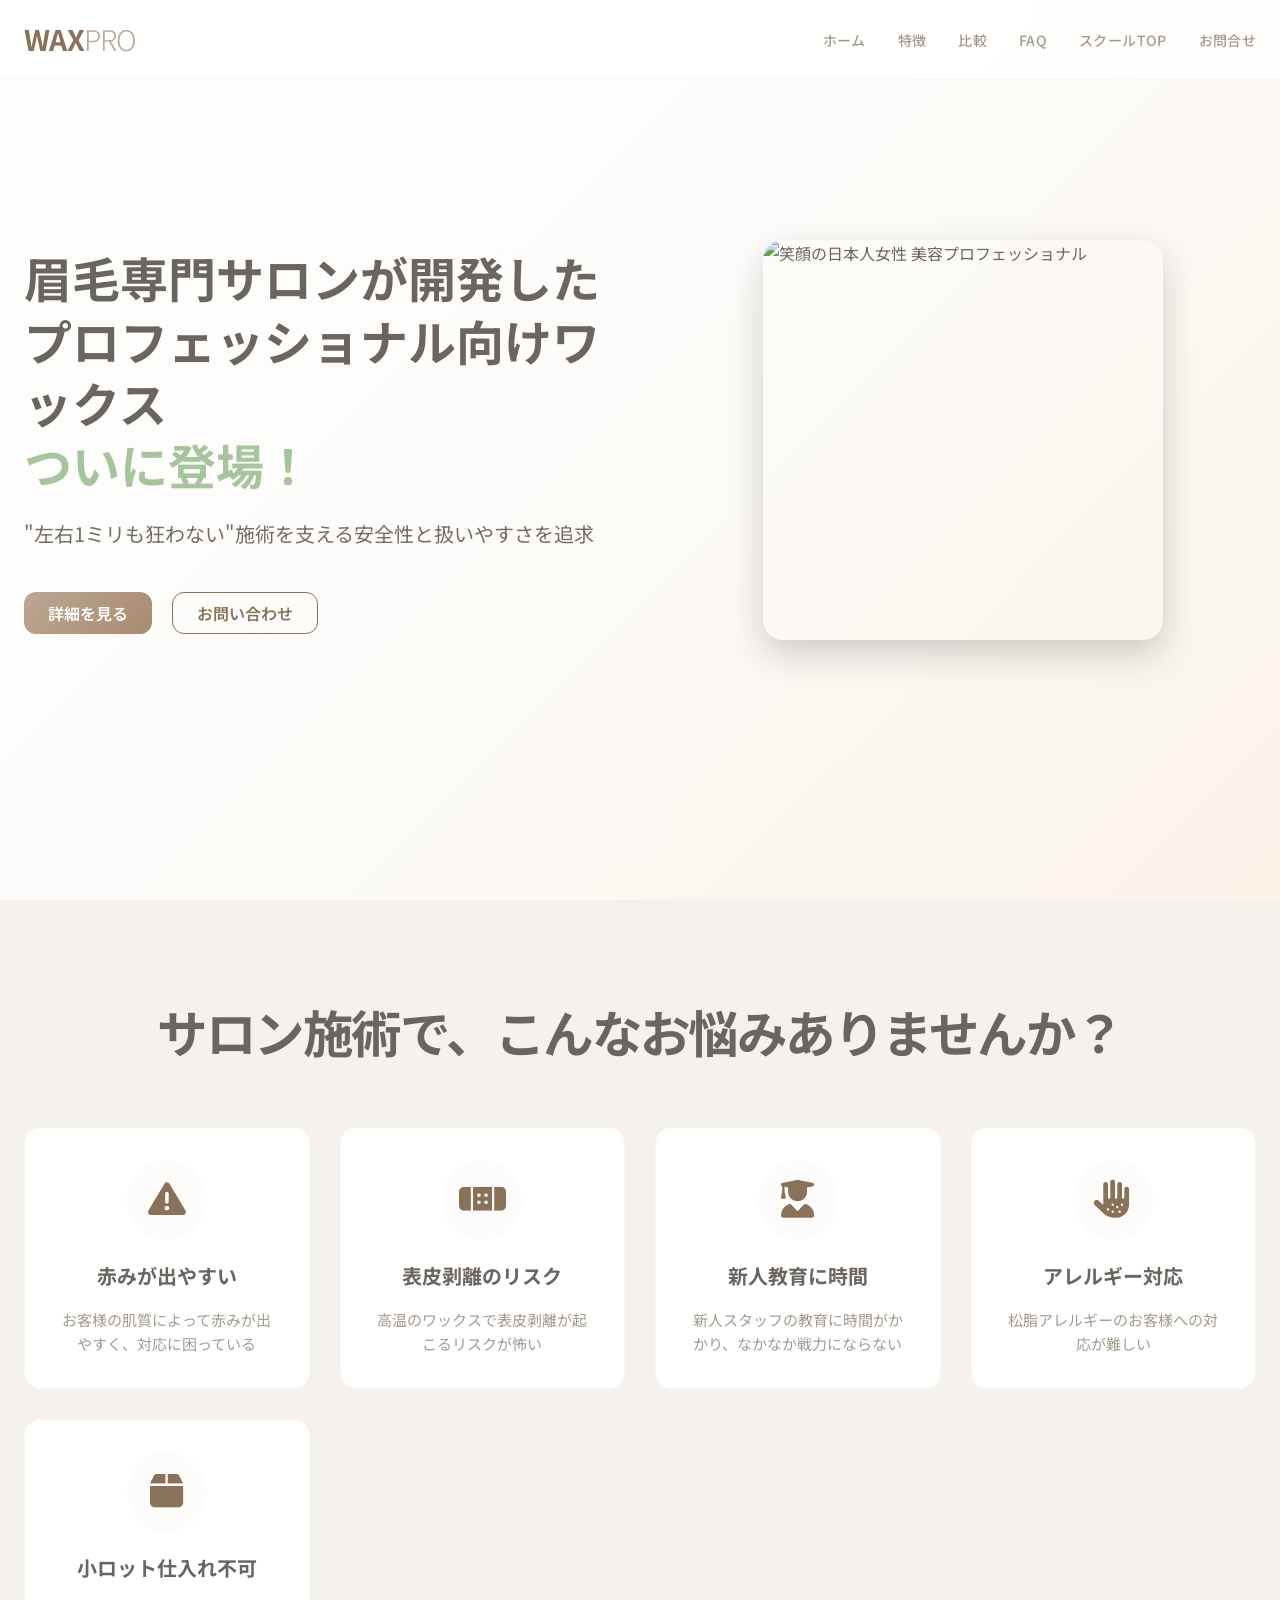
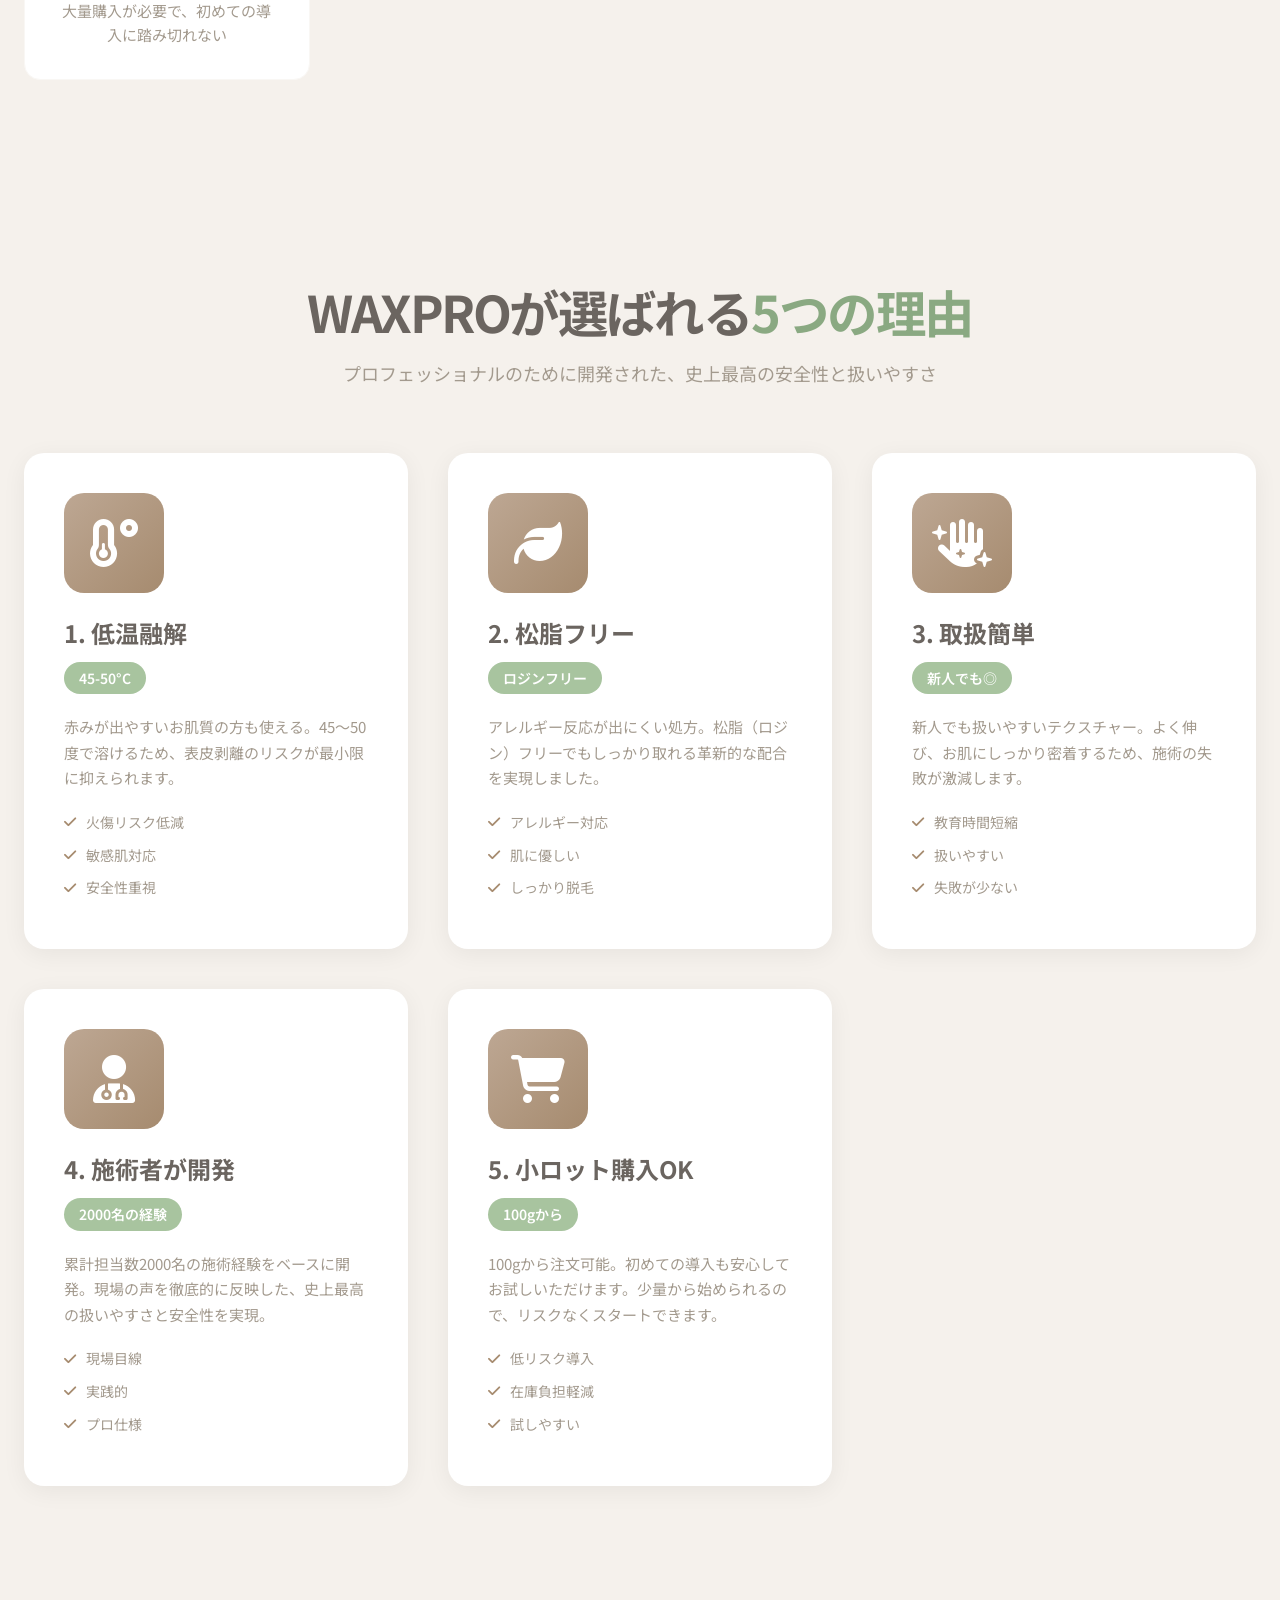
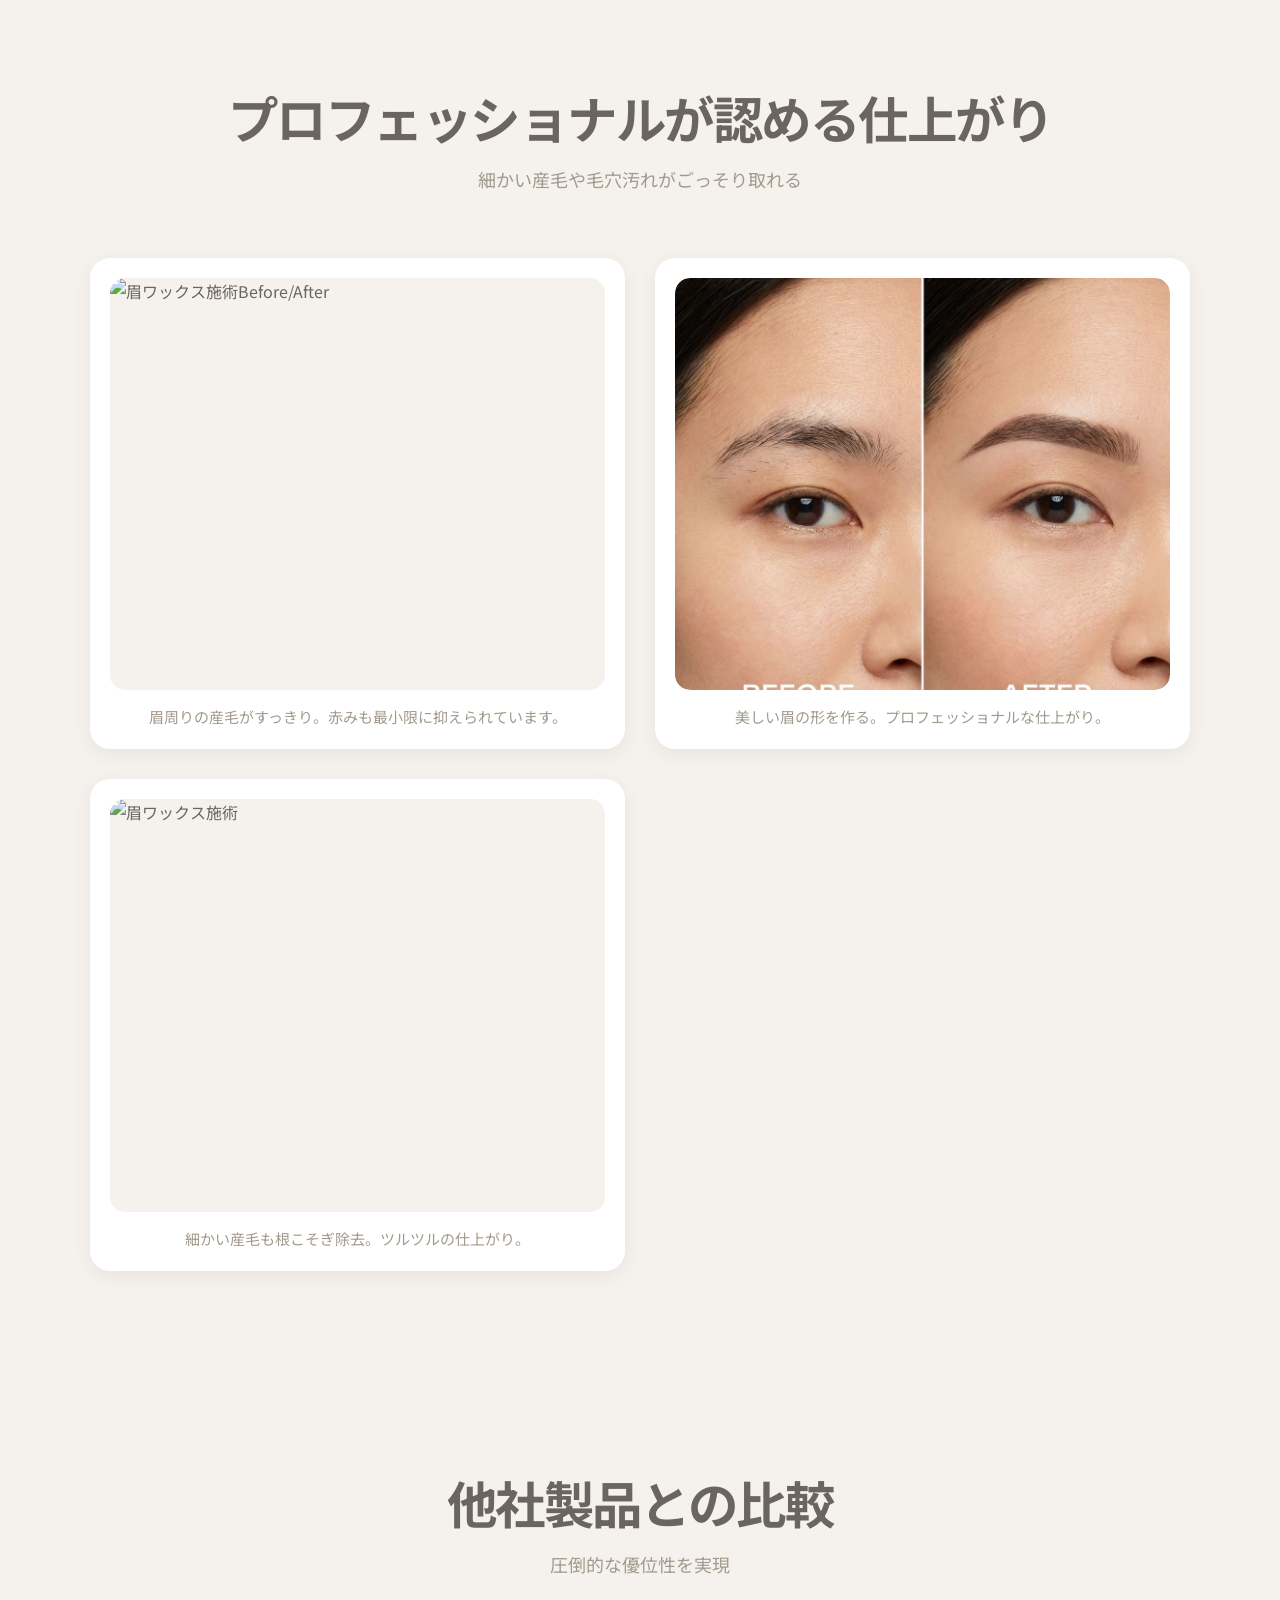
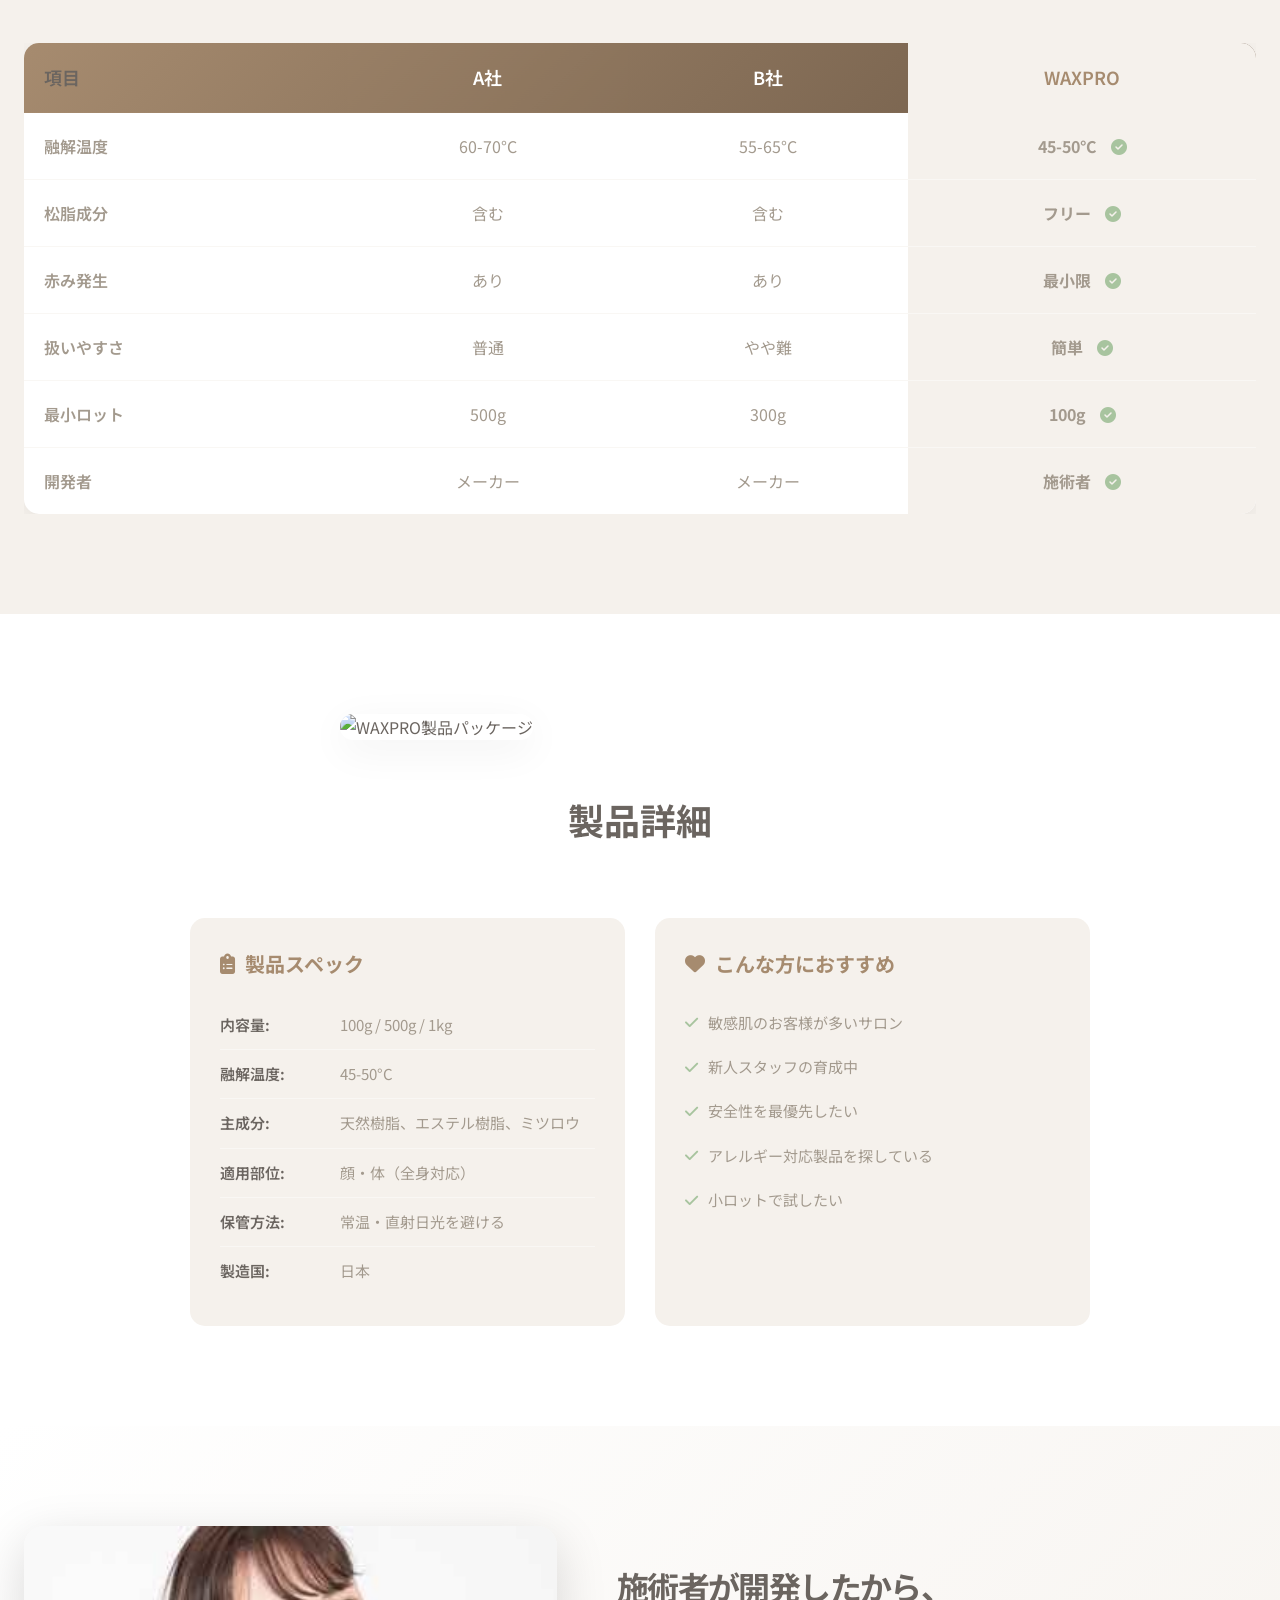
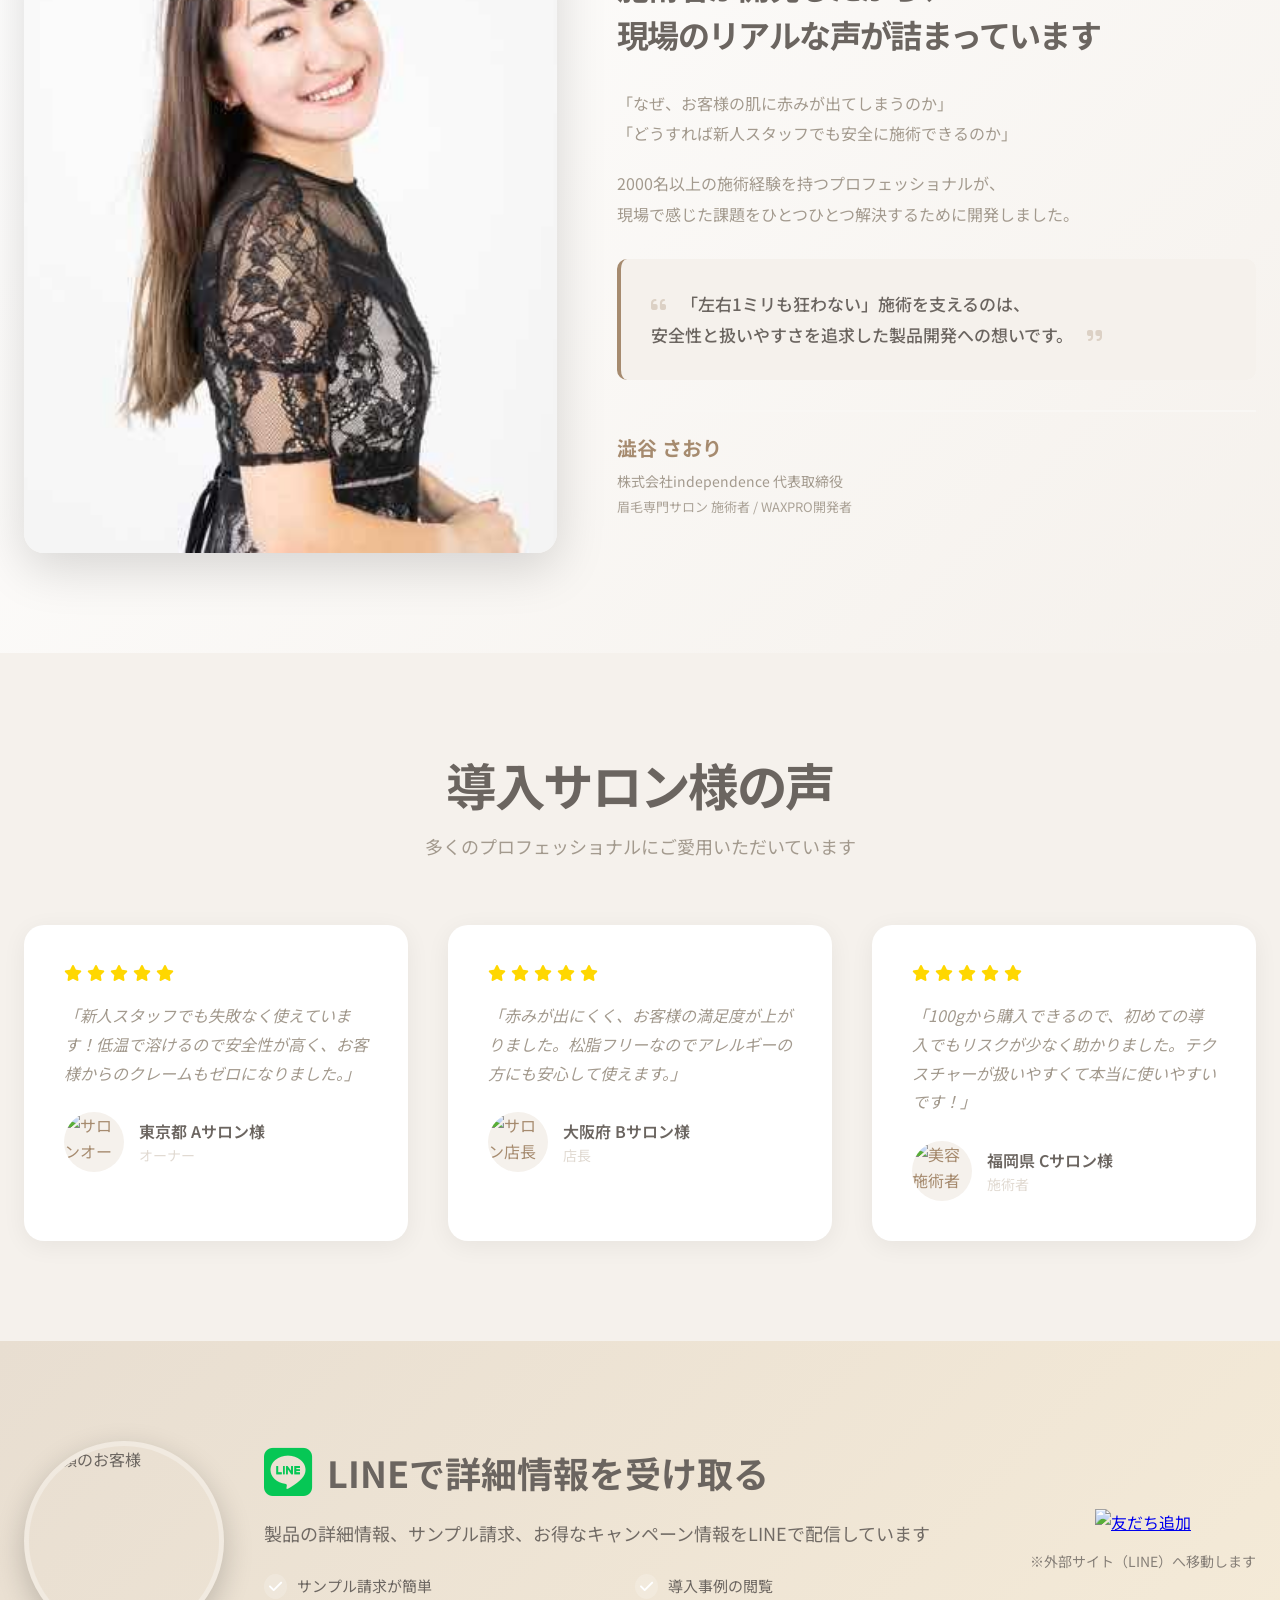
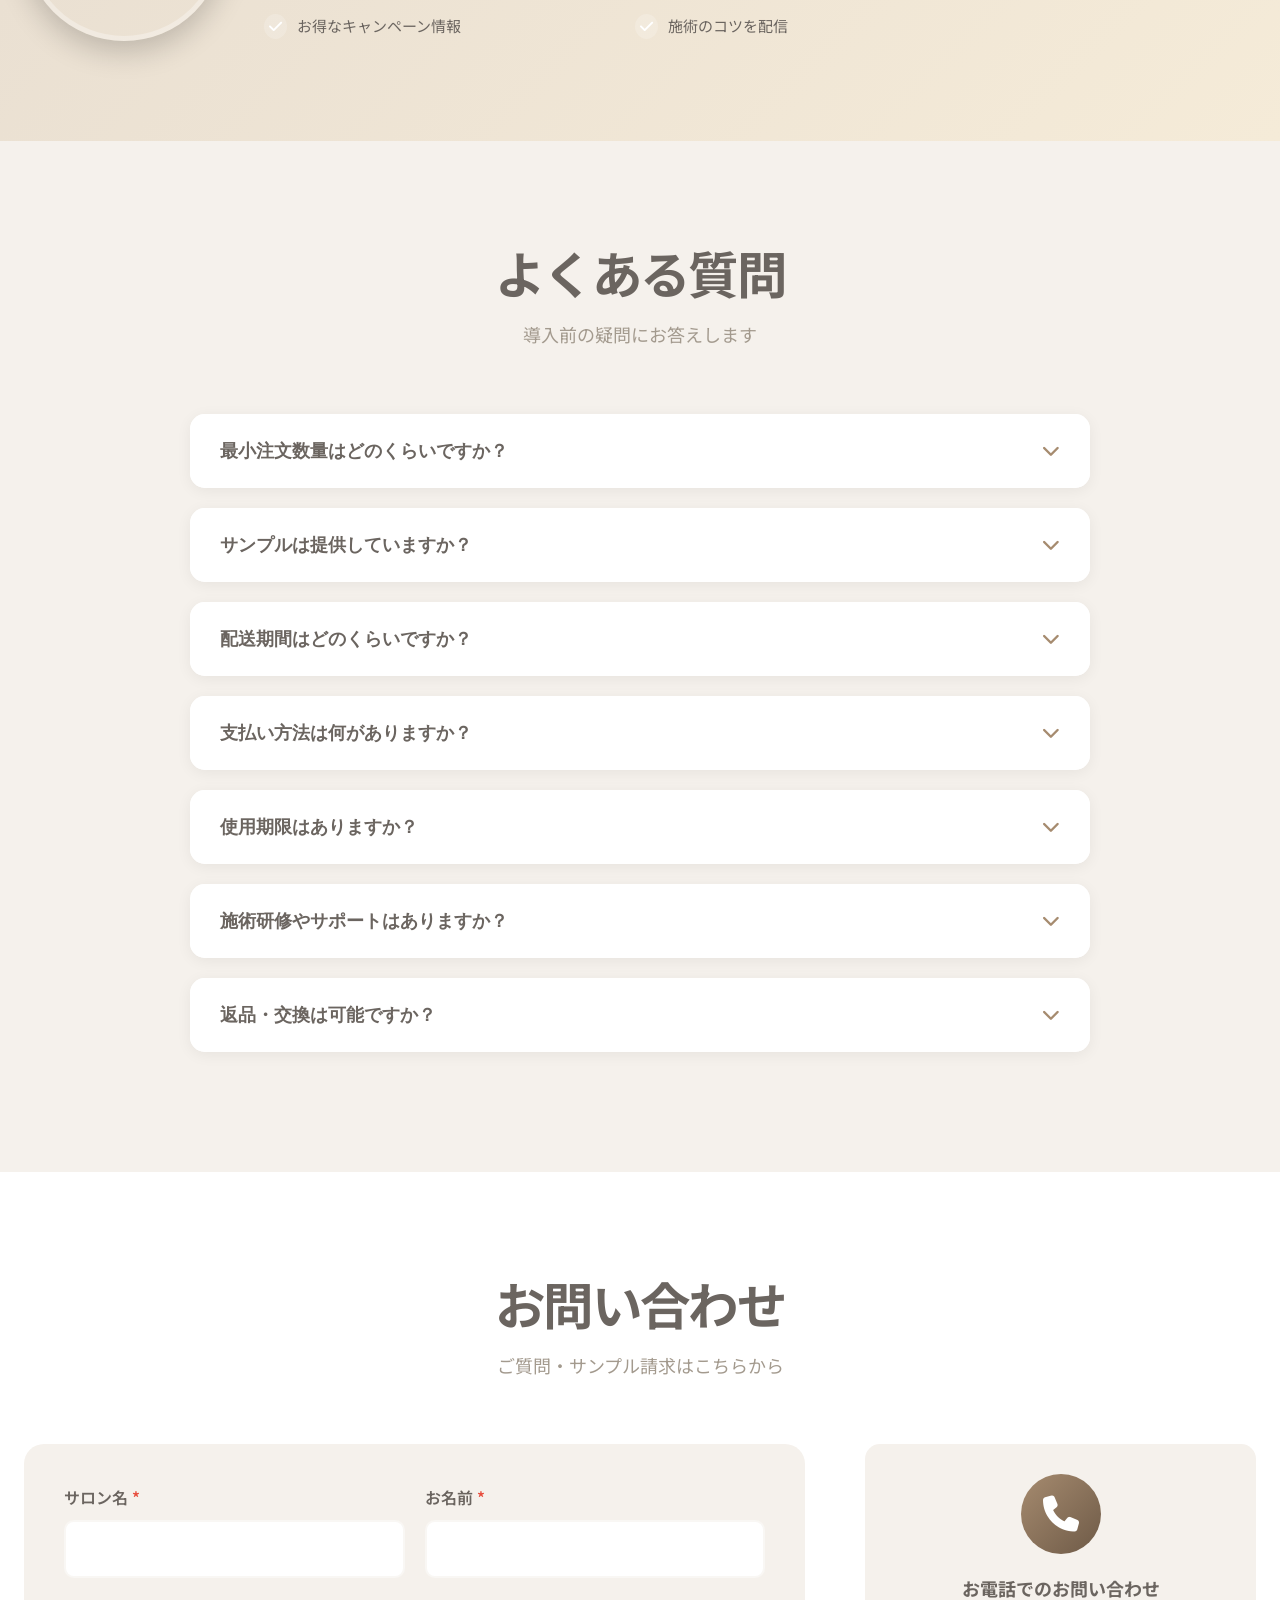
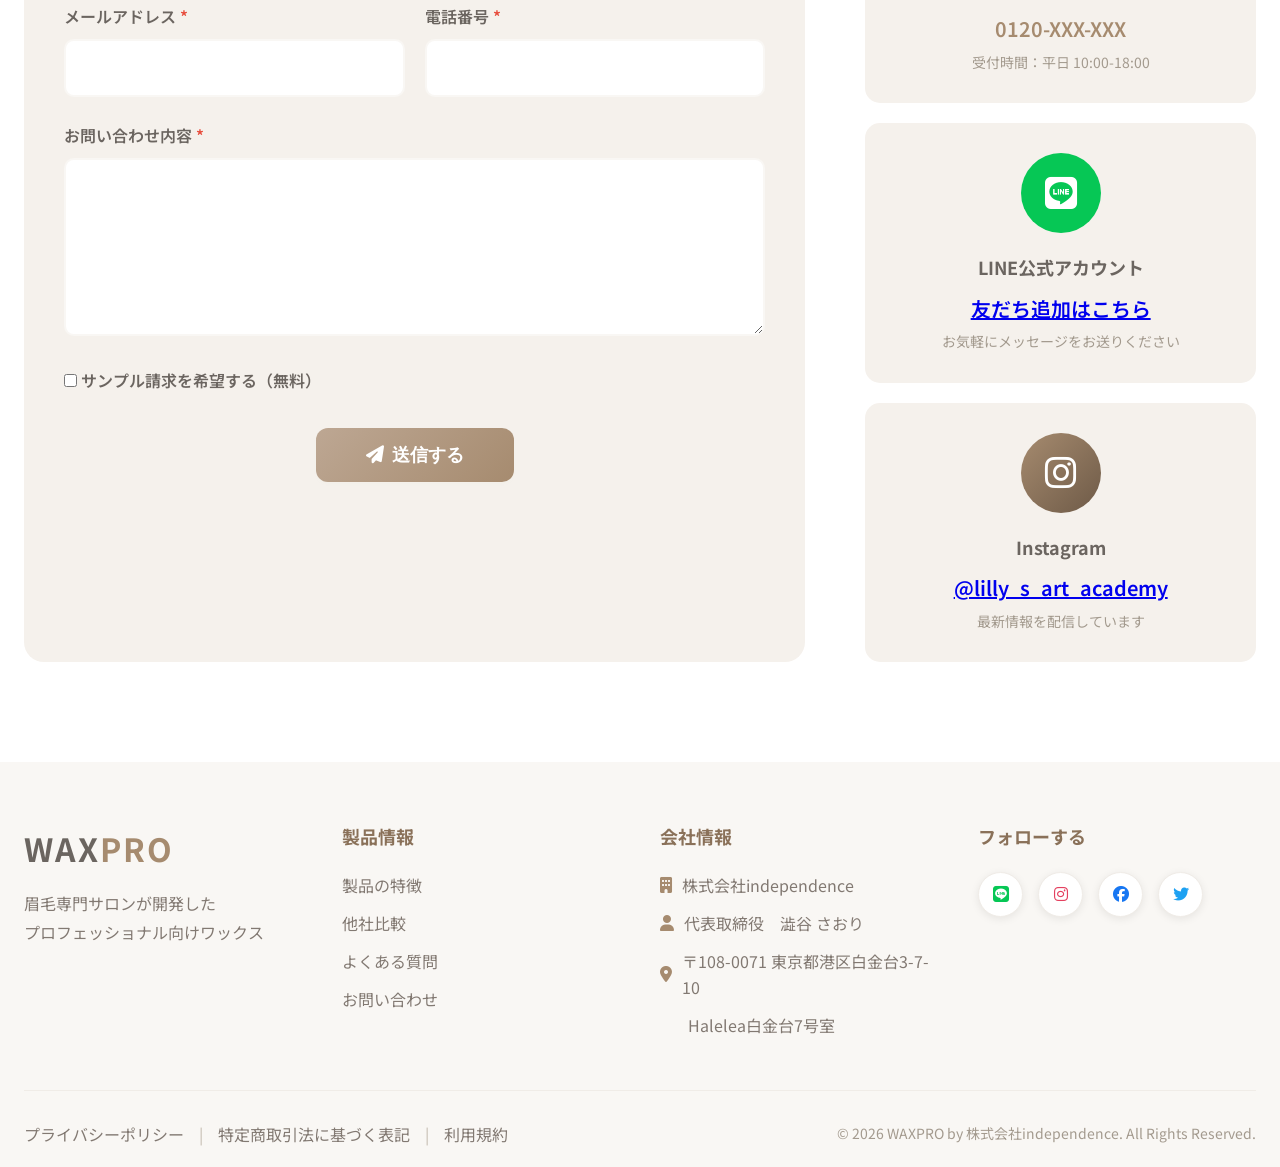
==== commit 93e3c85a: "Remove email contact card from WAX contact sidebar" ====
--- a/wax-product.html
+++ b/wax-product.html
@@ -670,15 +670,6 @@
                         <p class="contact-info-note">受付時間：平日 10:00-18:00</p>
                     </div>
 
-                    <div class="contact-info-card">
-                        <div class="contact-info-icon">
-                            <i class="fas fa-envelope"></i>
-                        </div>
-                        <h3>メールでのお問い合わせ</h3>
-                        <p class="contact-info-detail"><a href="mailto:info@independence.tokyo">info@independence.tokyo</a></p>
-                        <p class="contact-info-note">24時間受付（返信は営業時間内）</p>
-                    </div>
-
                     <div class="contact-info-card line-official">
                         <div class="contact-info-icon">
                             <i class="fab fa-line"></i>
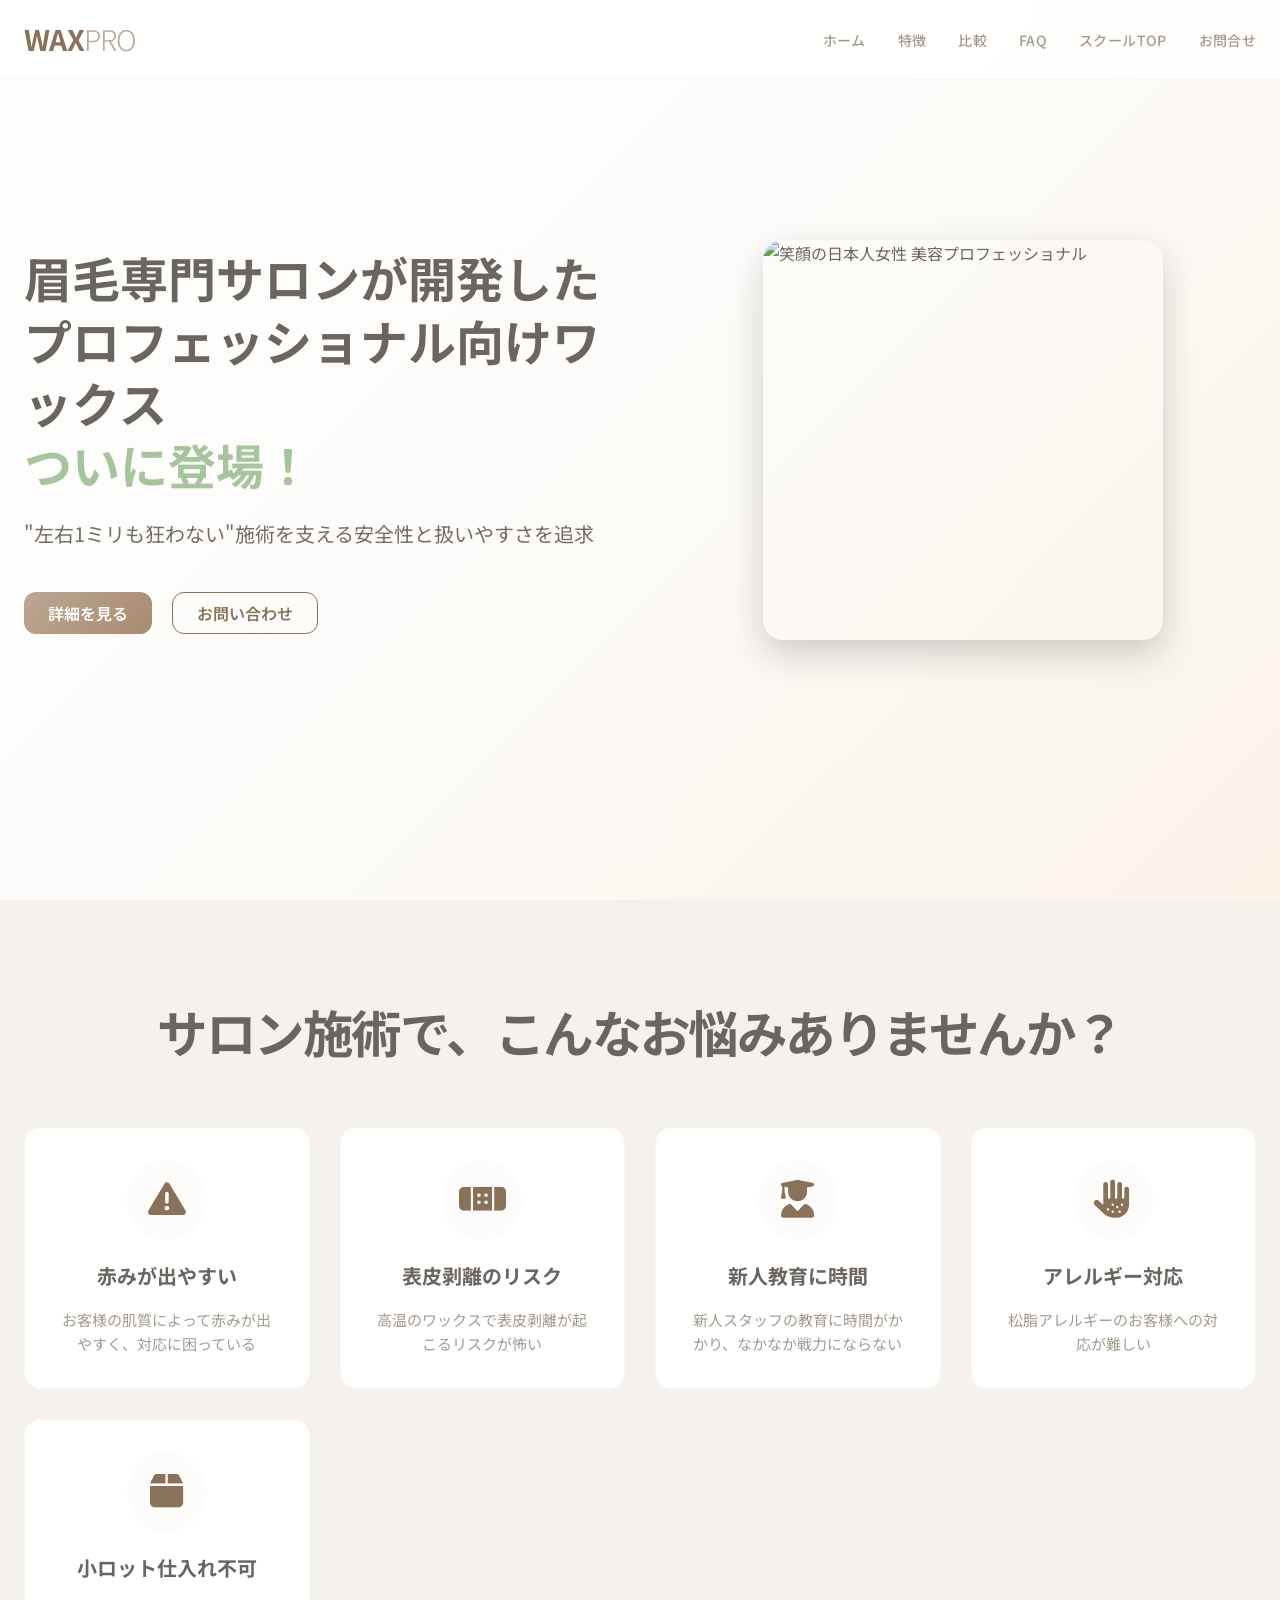
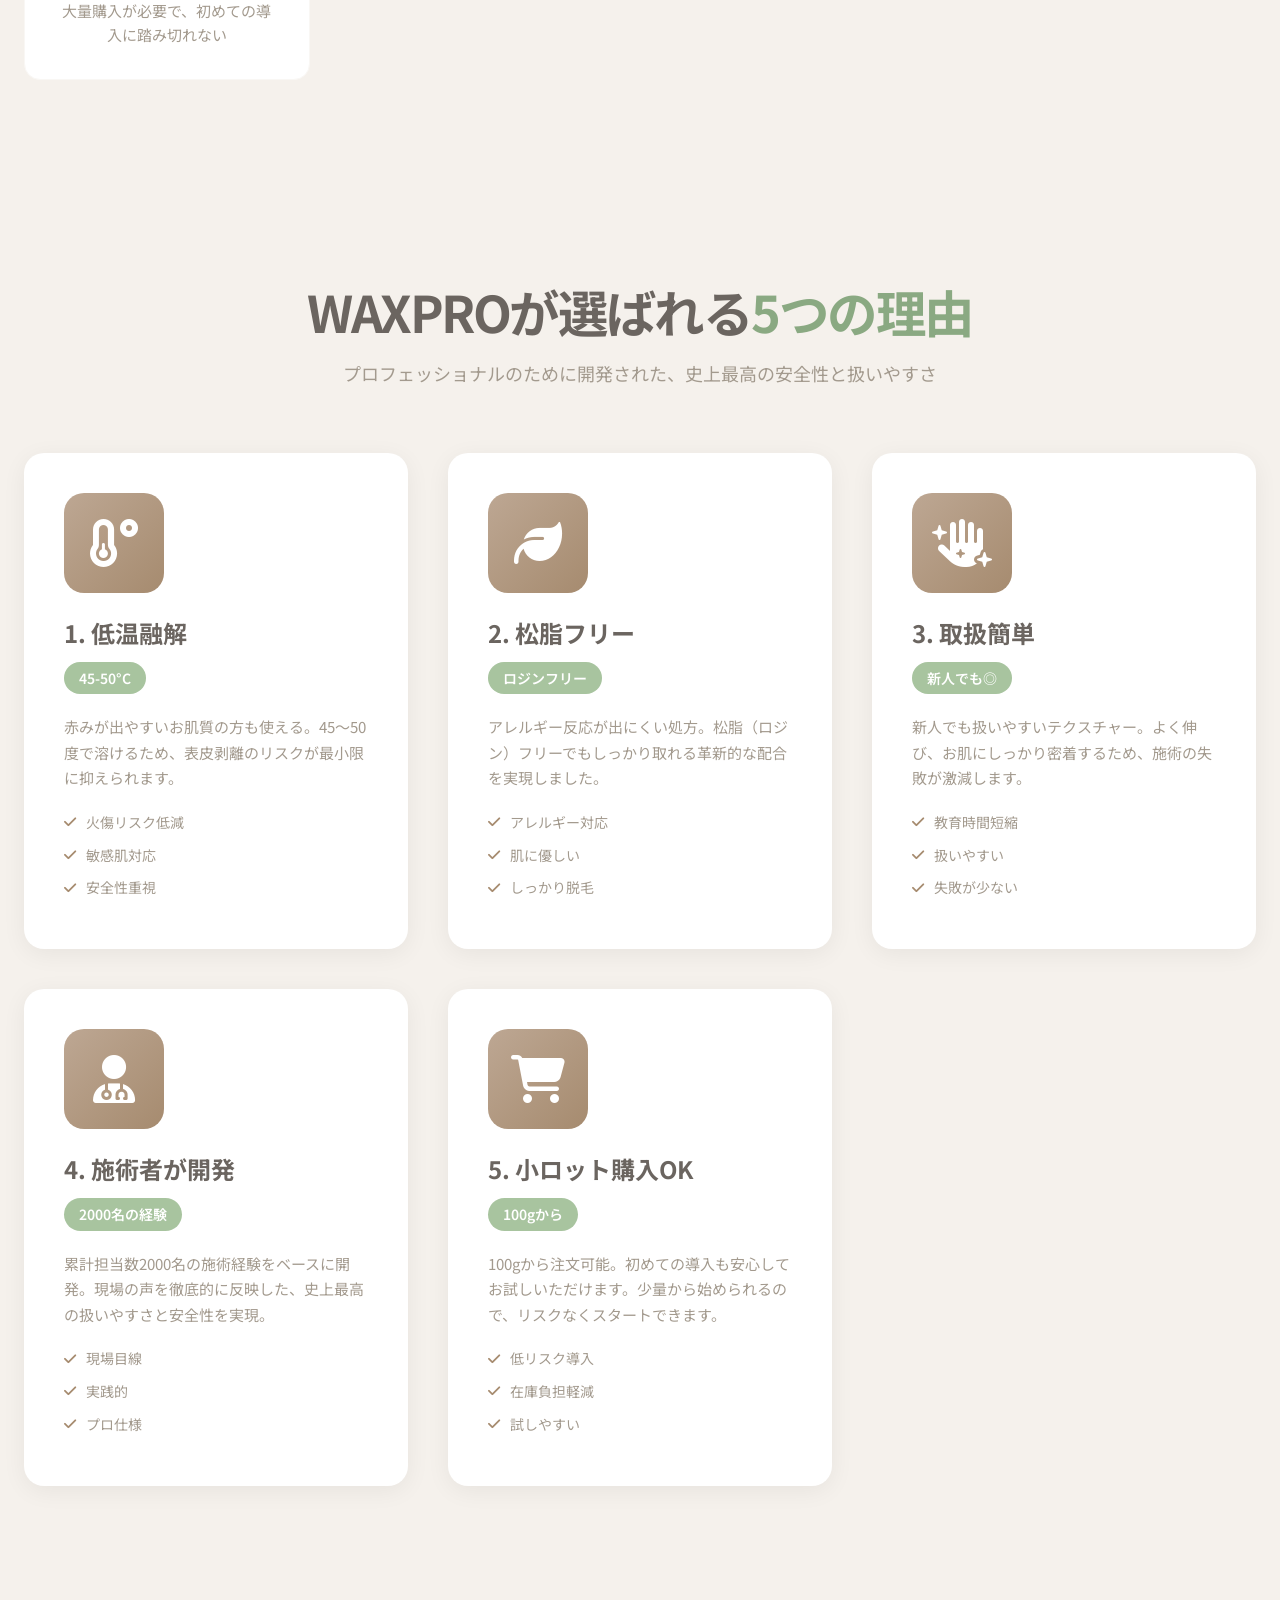
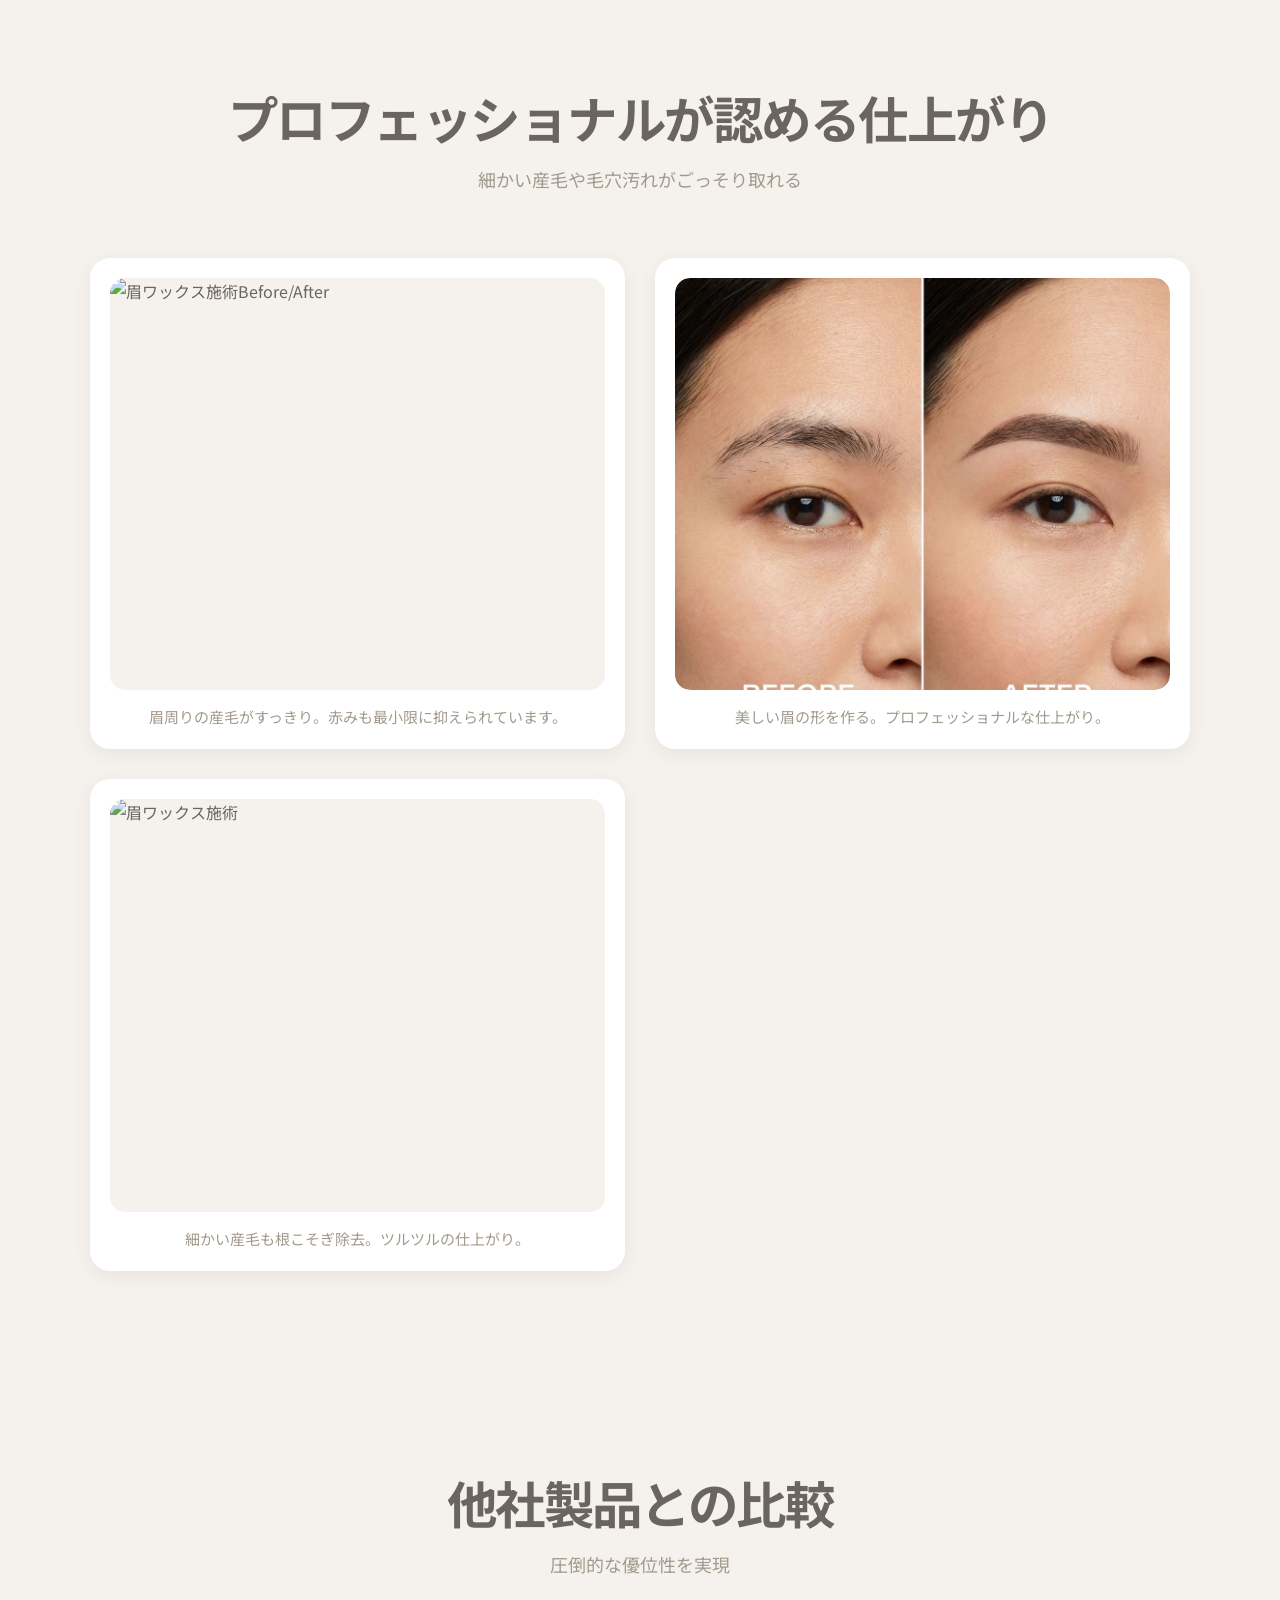
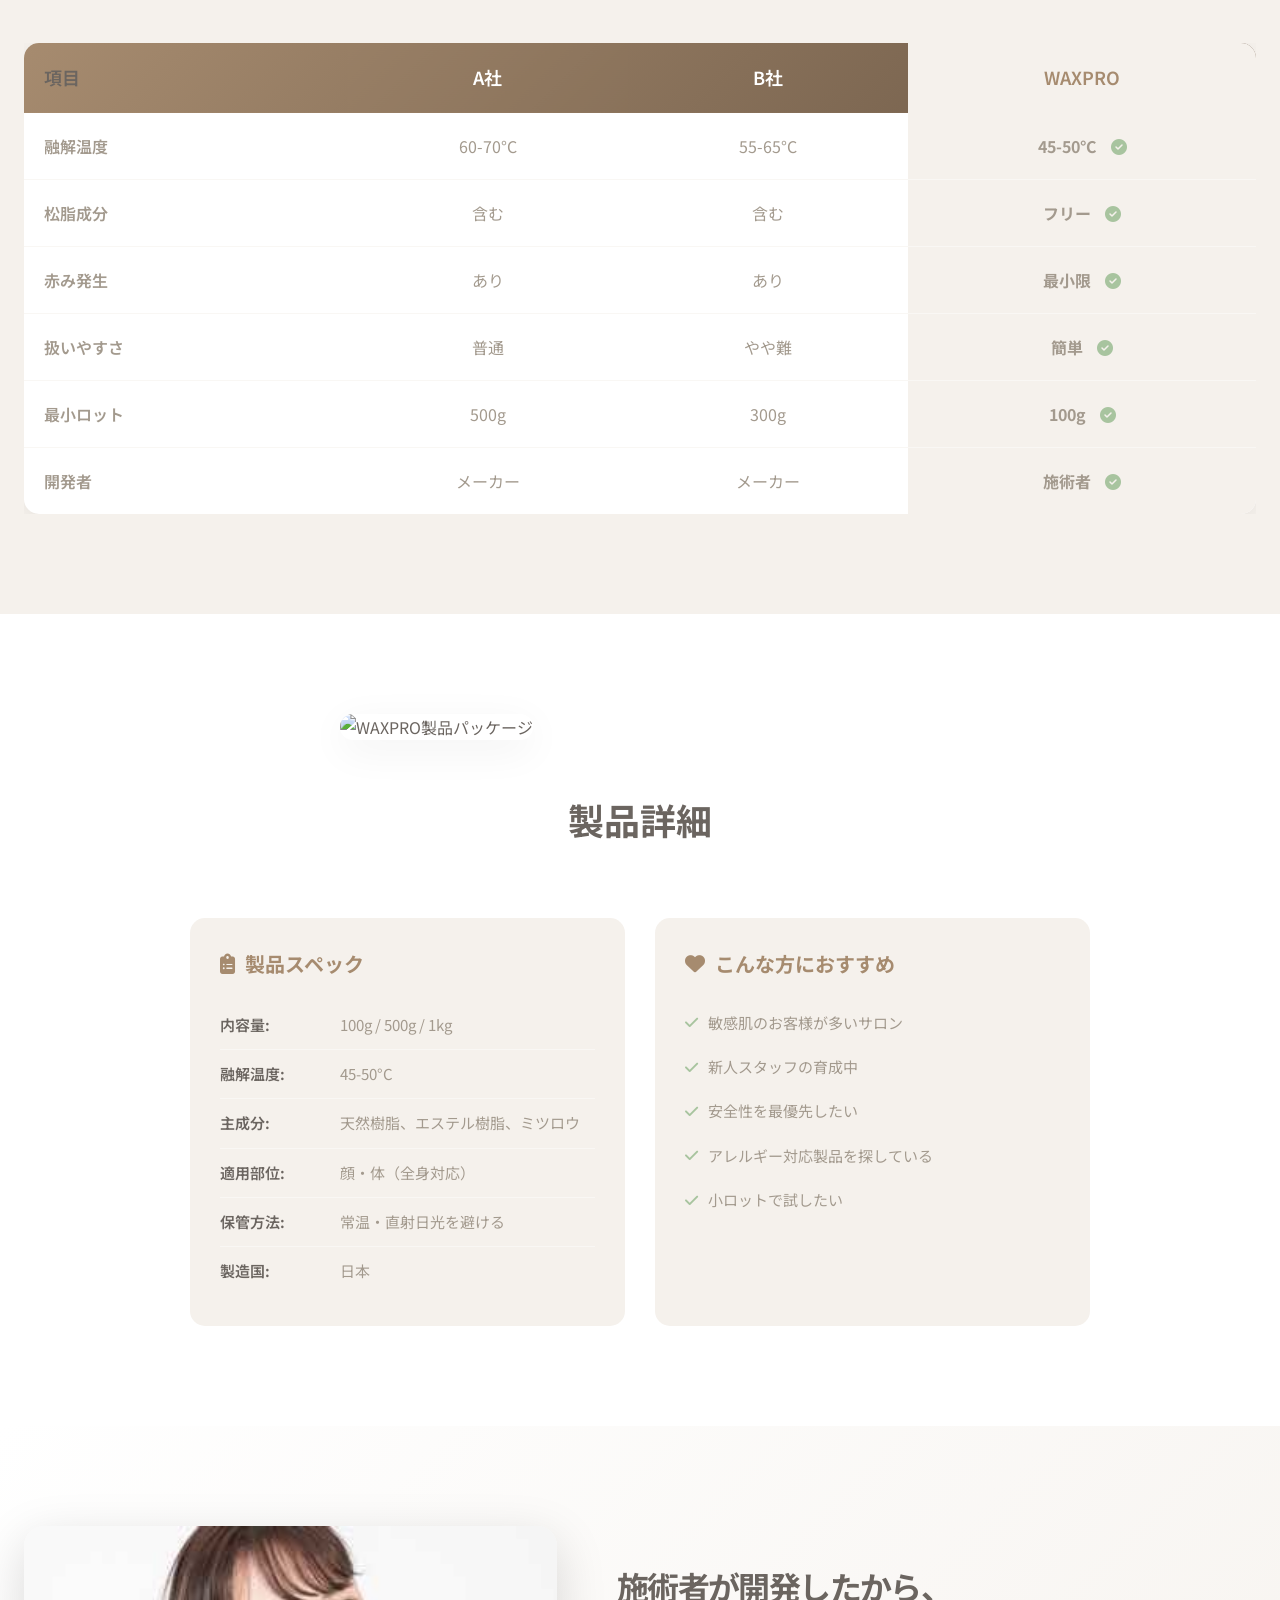
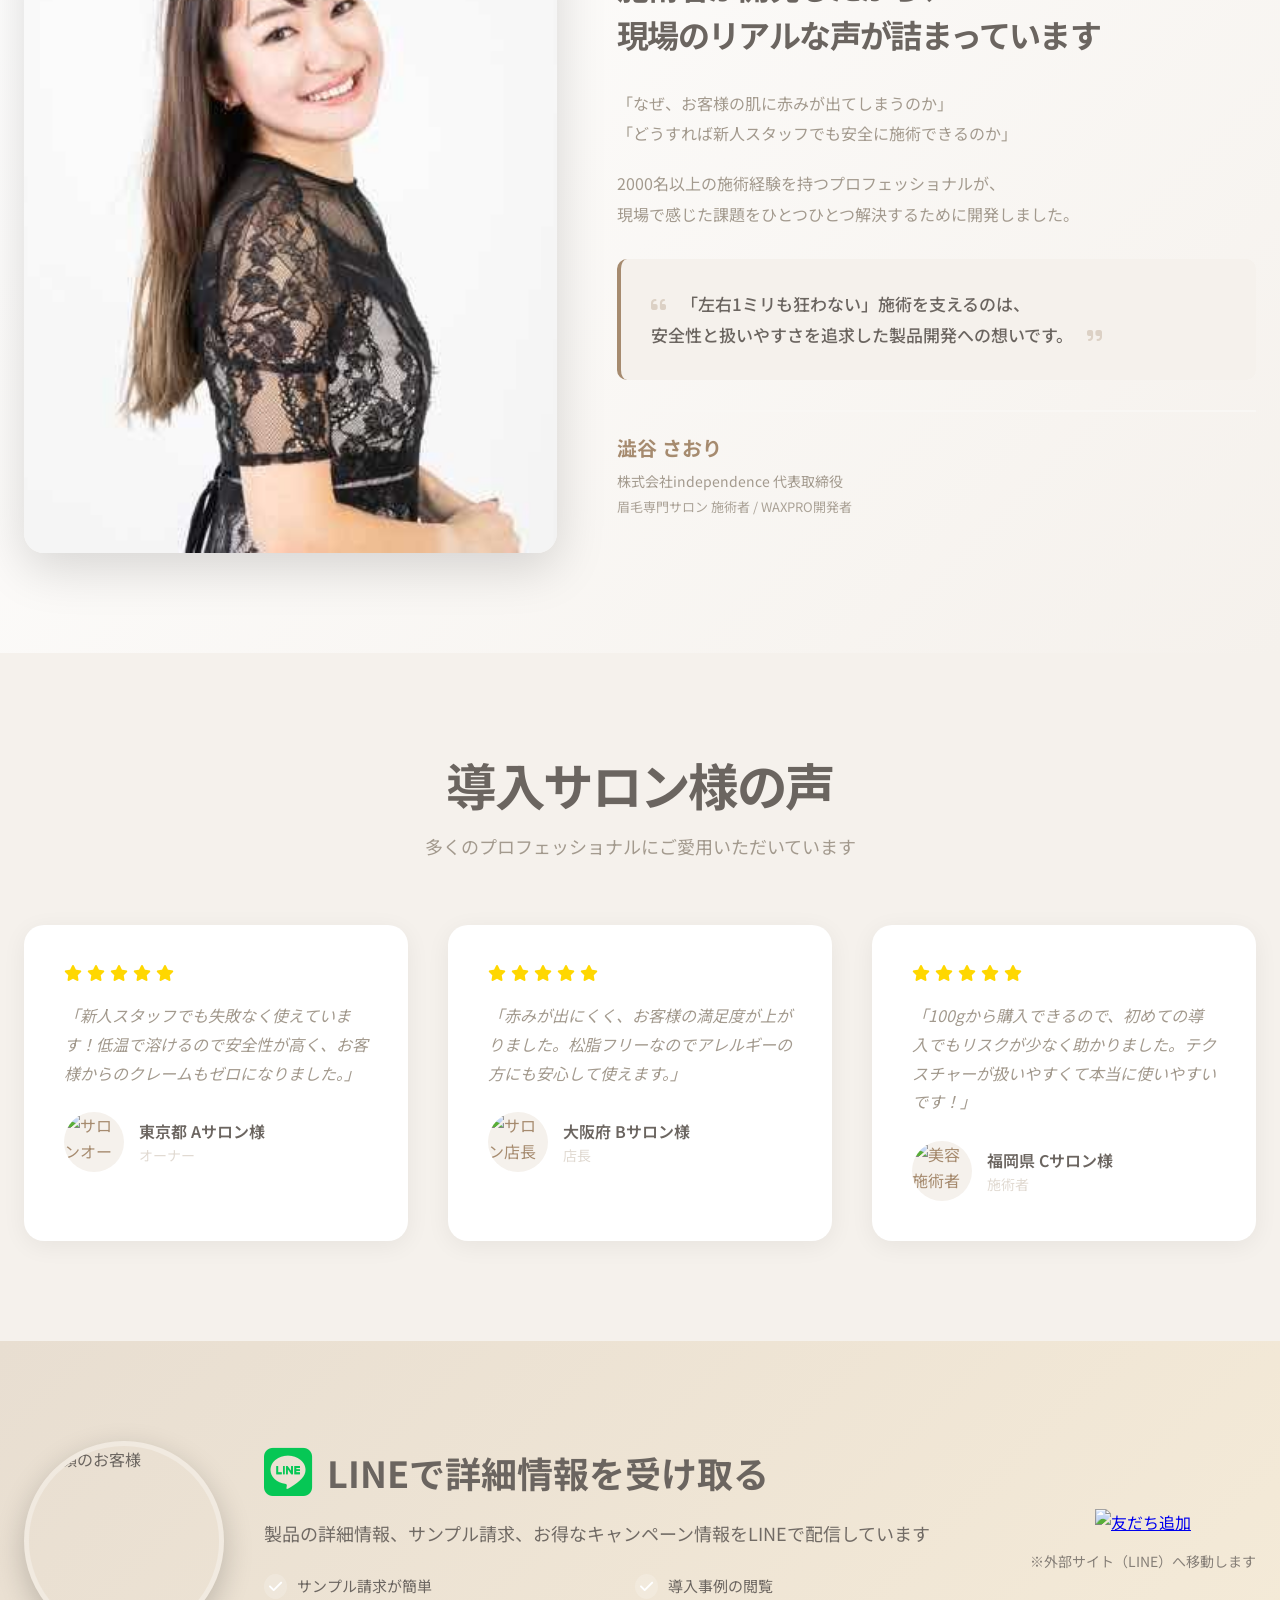
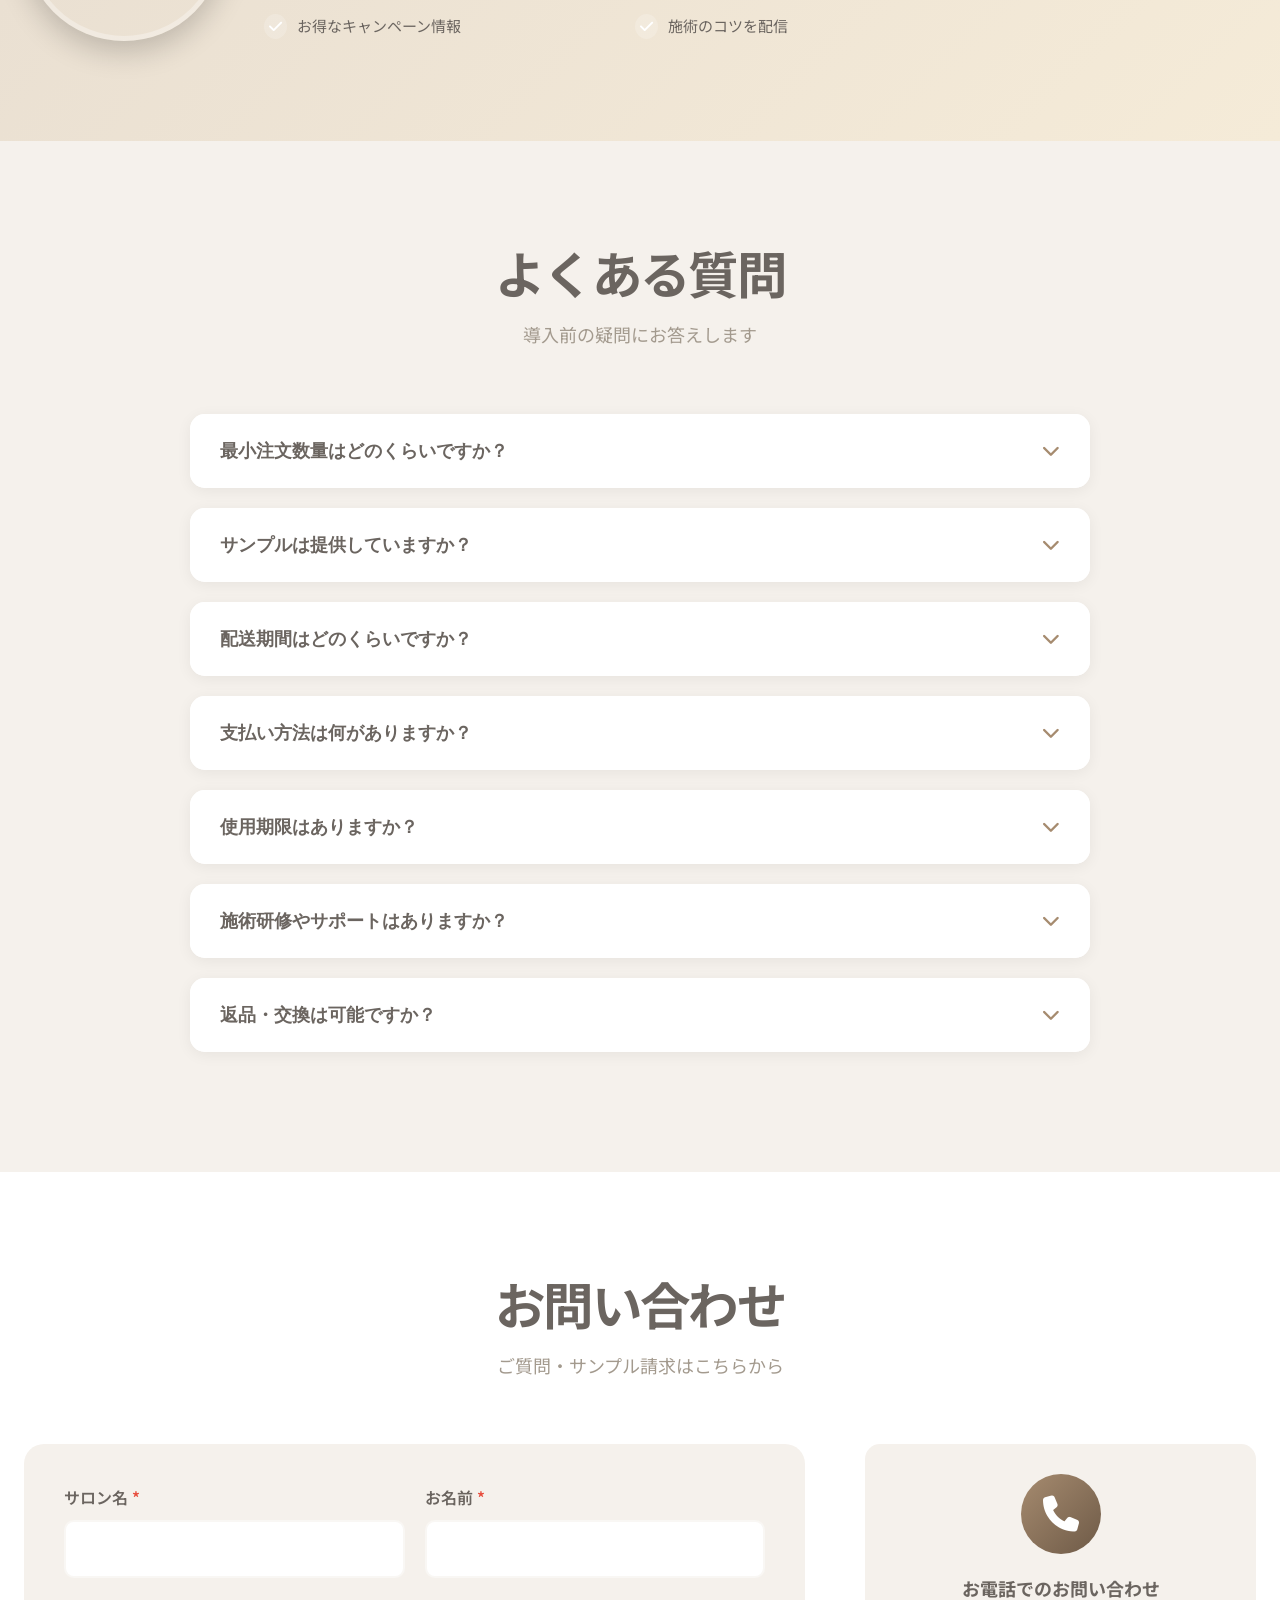
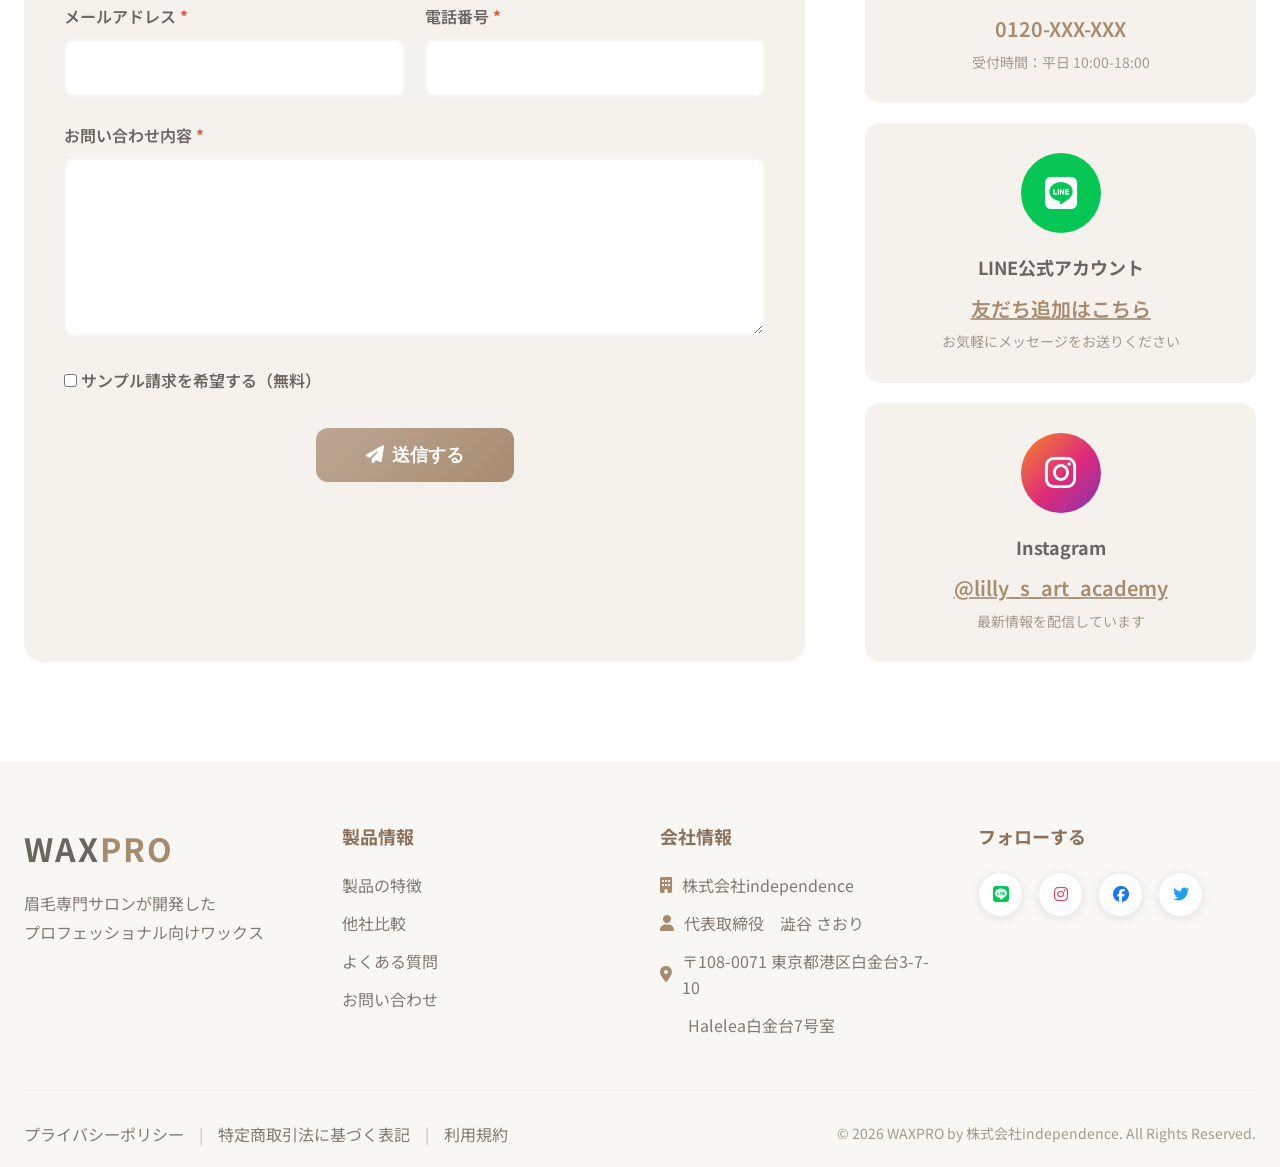
==== commit 6cff4eb3: "Adjust Instagram icon styling in WAX contact card" ====
--- a/wax-product.html
+++ b/wax-product.html
@@ -679,7 +679,7 @@
                         <p class="contact-info-note">お気軽にメッセージをお送りください</p>
                     </div>
 
-                    <div class="contact-info-card">
+                    <div class="contact-info-card instagram-official">
                         <div class="contact-info-icon">
                             <i class="fab fa-instagram"></i>
                         </div>
--- a/css/wax-product.css
+++ b/css/wax-product.css
@@ -1507,6 +1507,16 @@
     font-size: 32px;
 }
 
+/* Instagram icon uses brand-like gradient for quick visual recognition */
+.contact-info-card.instagram-official .contact-info-icon {
+    background: linear-gradient(135deg, #f58529 0%, #dd2a7b 55%, #8134af 100%);
+    color: #FFFFFF;
+}
+
+.contact-info-card.instagram-official .contact-info-icon .fa-instagram {
+    color: #FFFFFF;
+}
+
 .contact-info-card h3 {
     font-size: 18px;
     color: var(--text-dark);
@@ -1518,6 +1528,15 @@
     font-weight: 600;
     color: var(--primary-color);
     margin-bottom: 5px;
+}
+
+.contact-info-detail a {
+    color: inherit;
+    text-decoration-color: rgba(107, 78, 45, 0.5);
+}
+
+.contact-info-detail a:hover {
+    color: var(--primary-dark);
 }
 
 .contact-info-note {
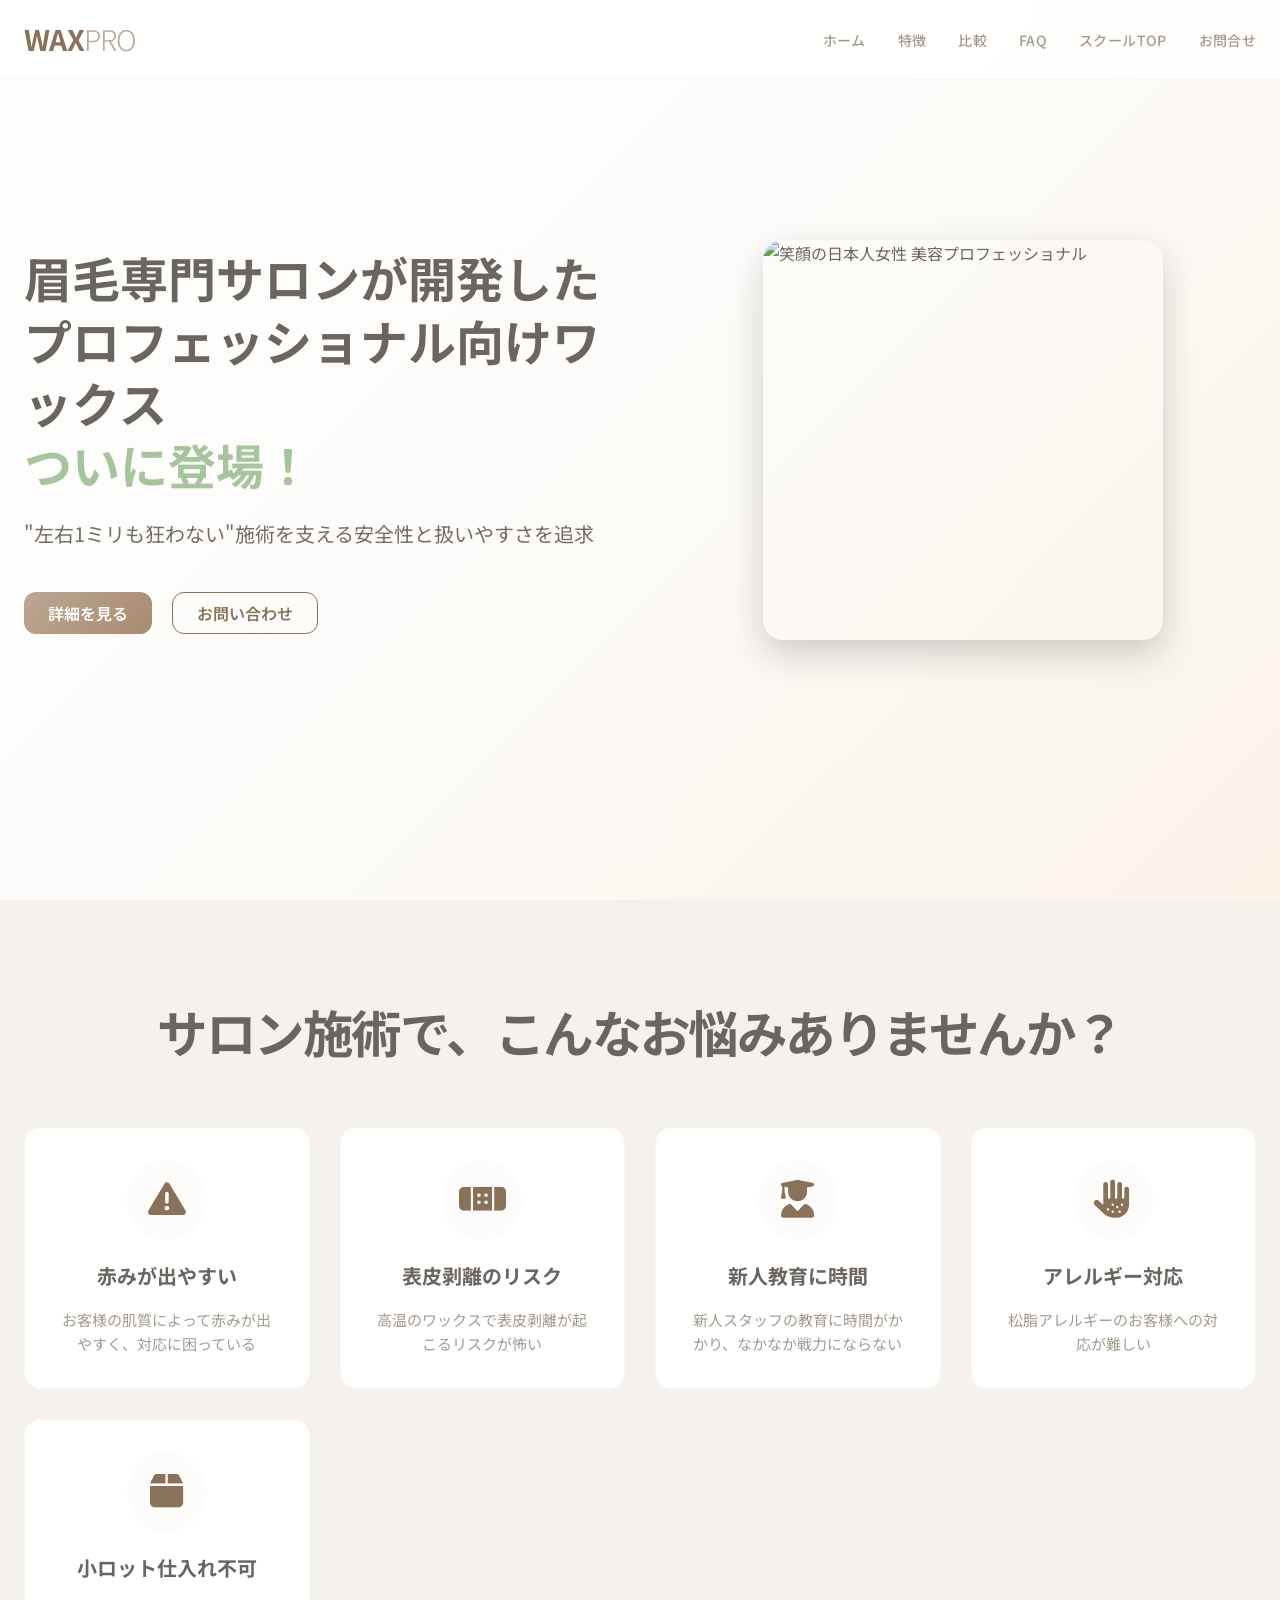
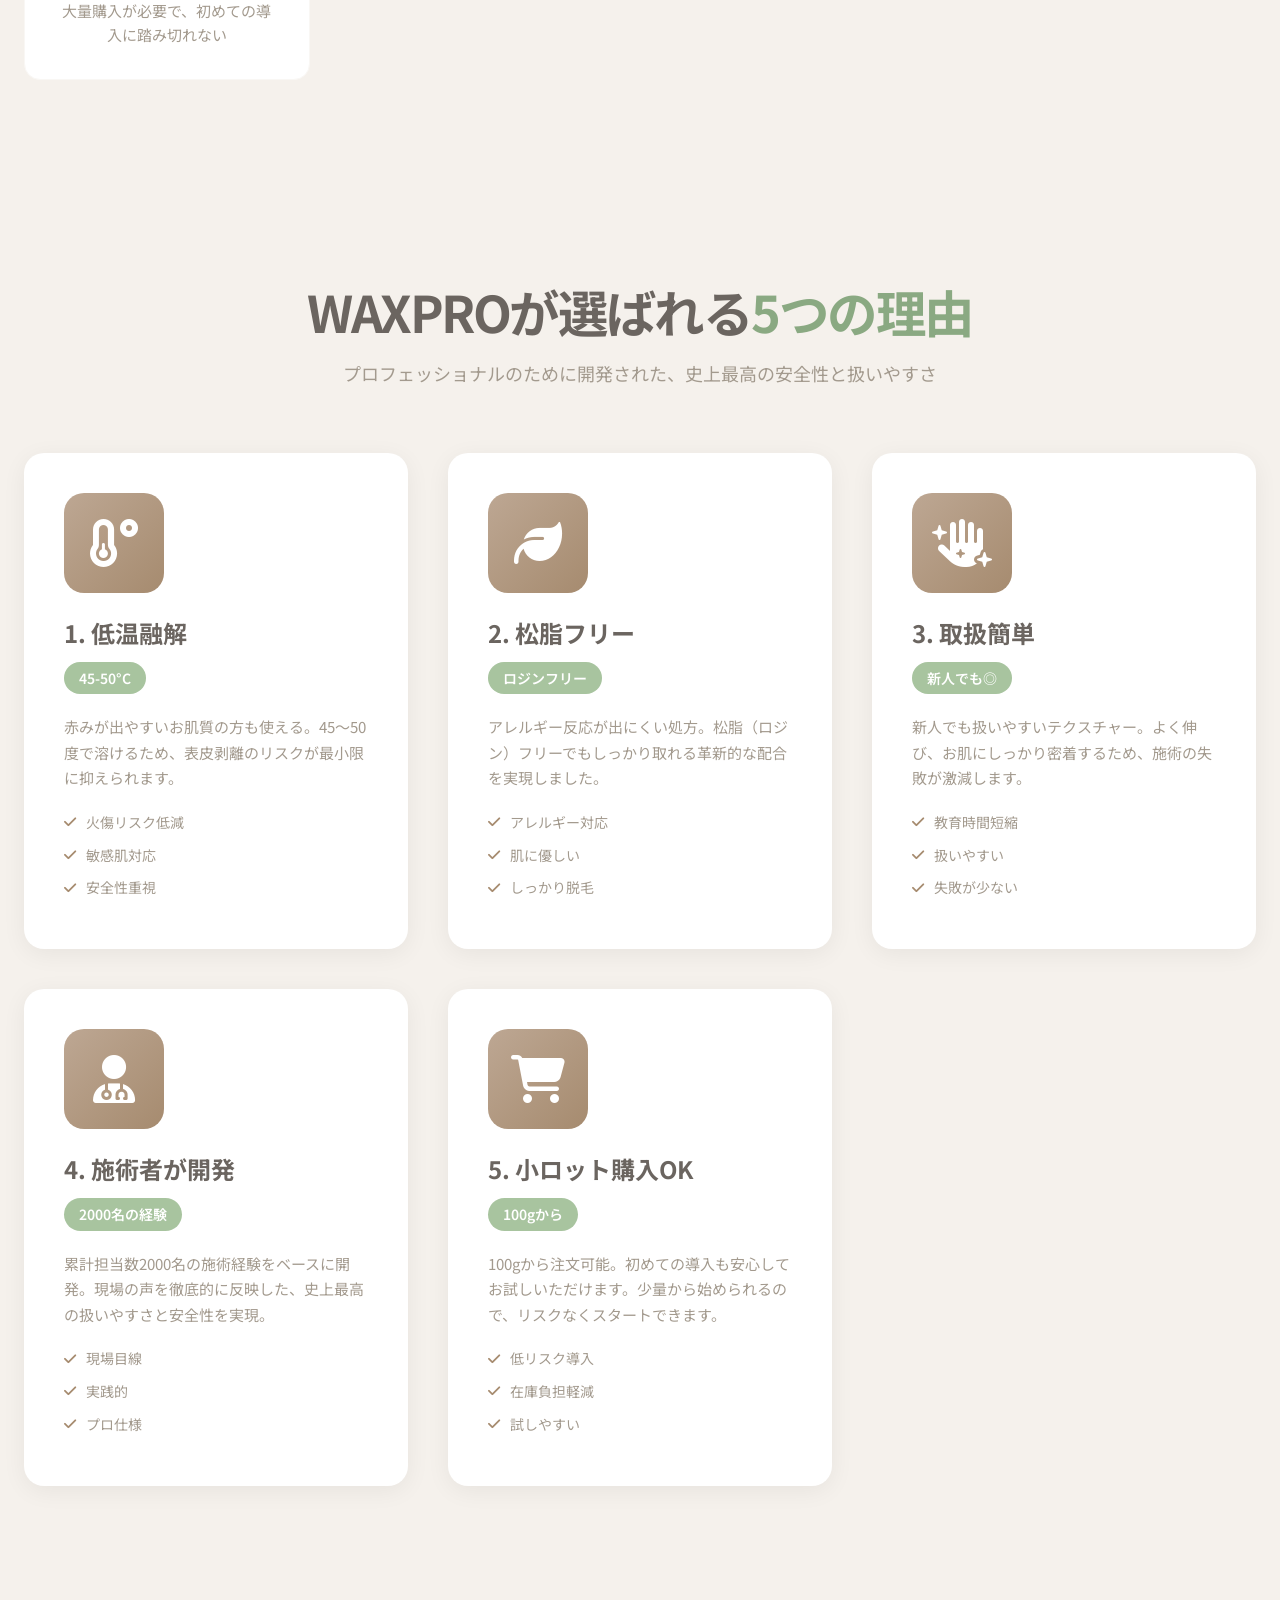
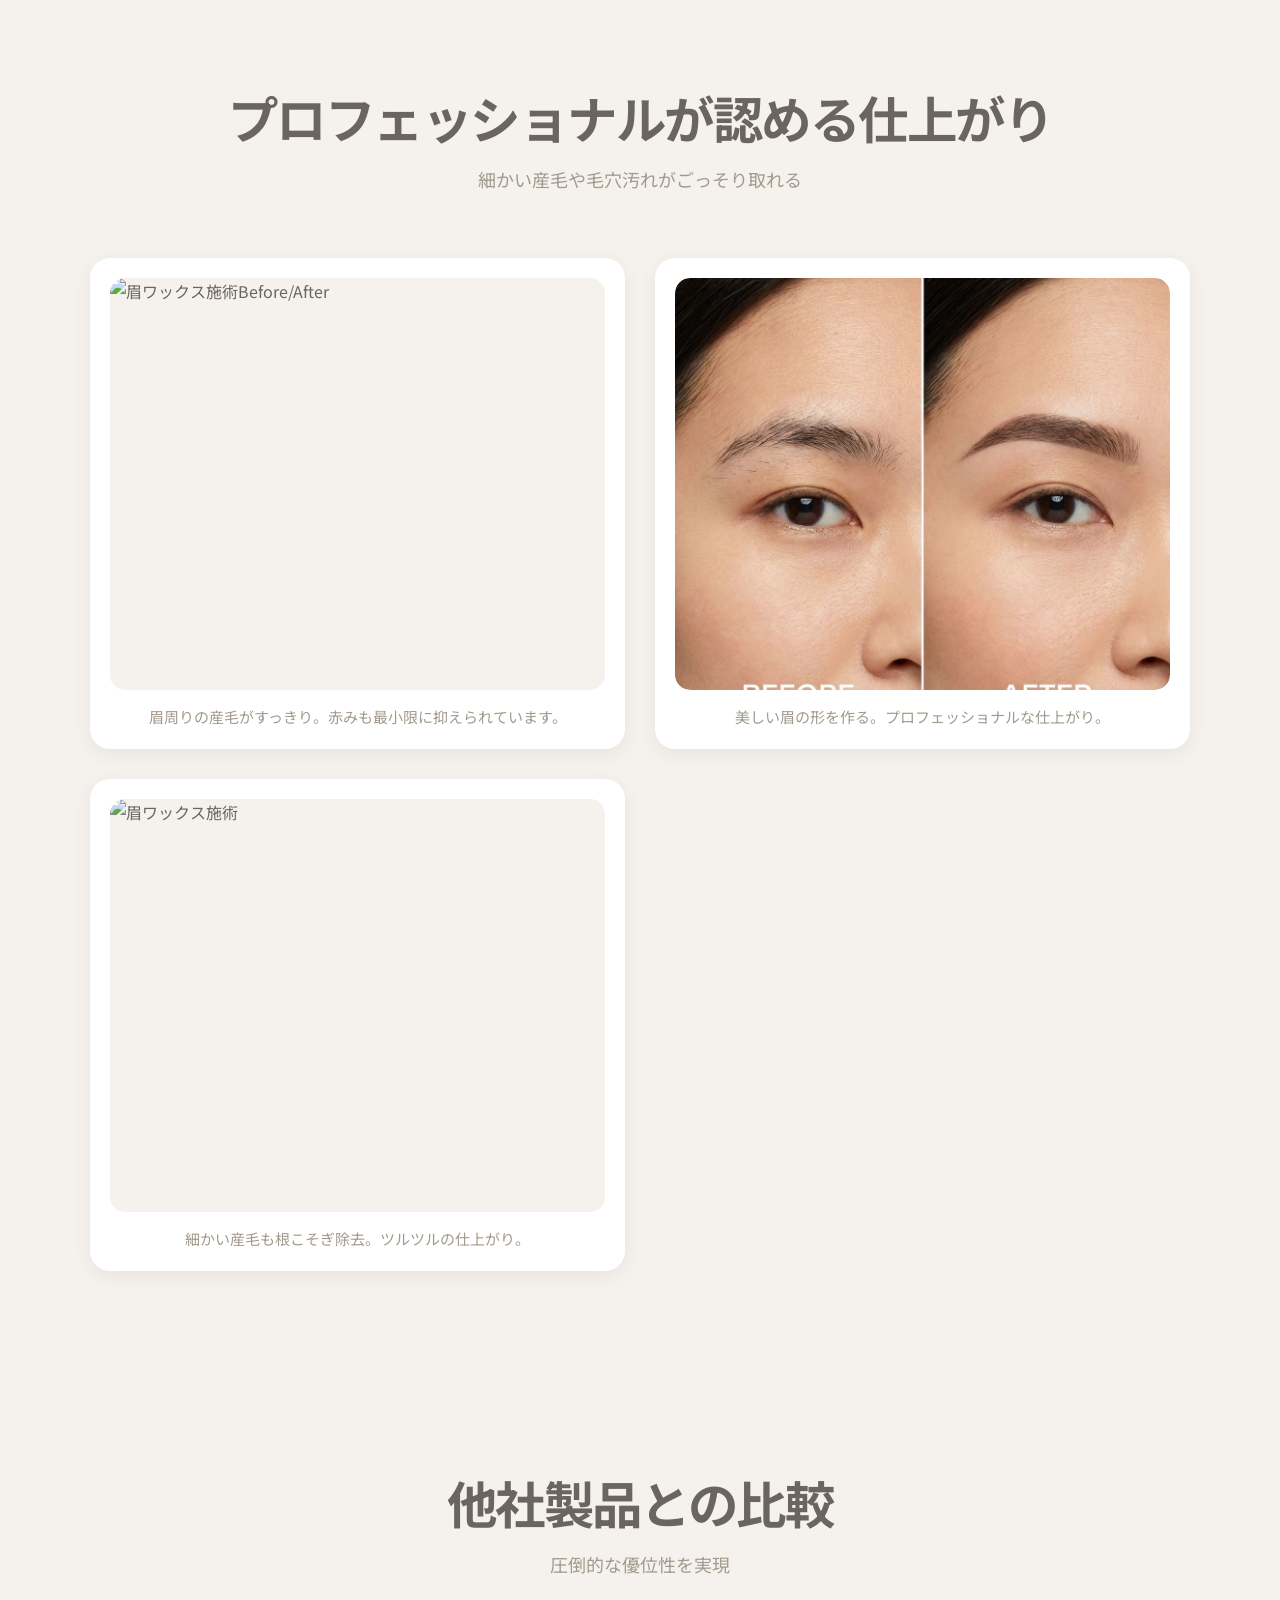
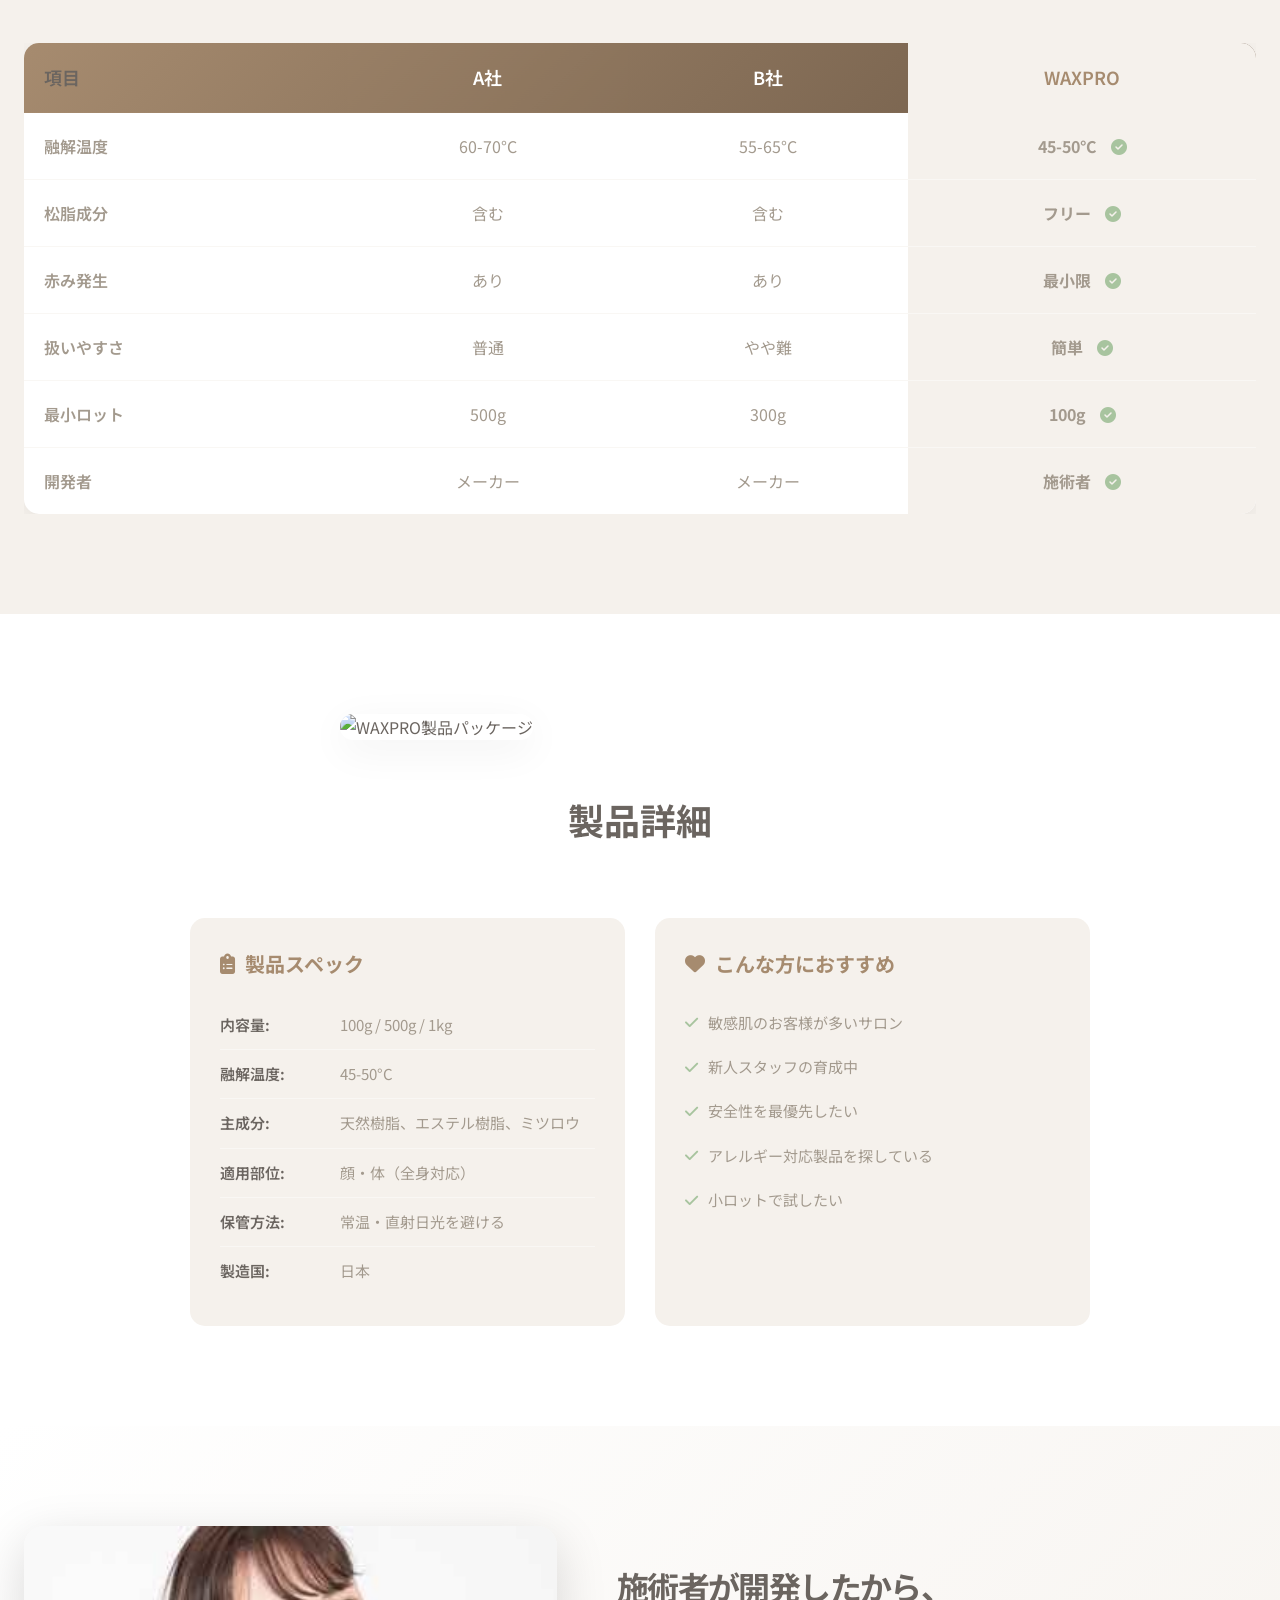
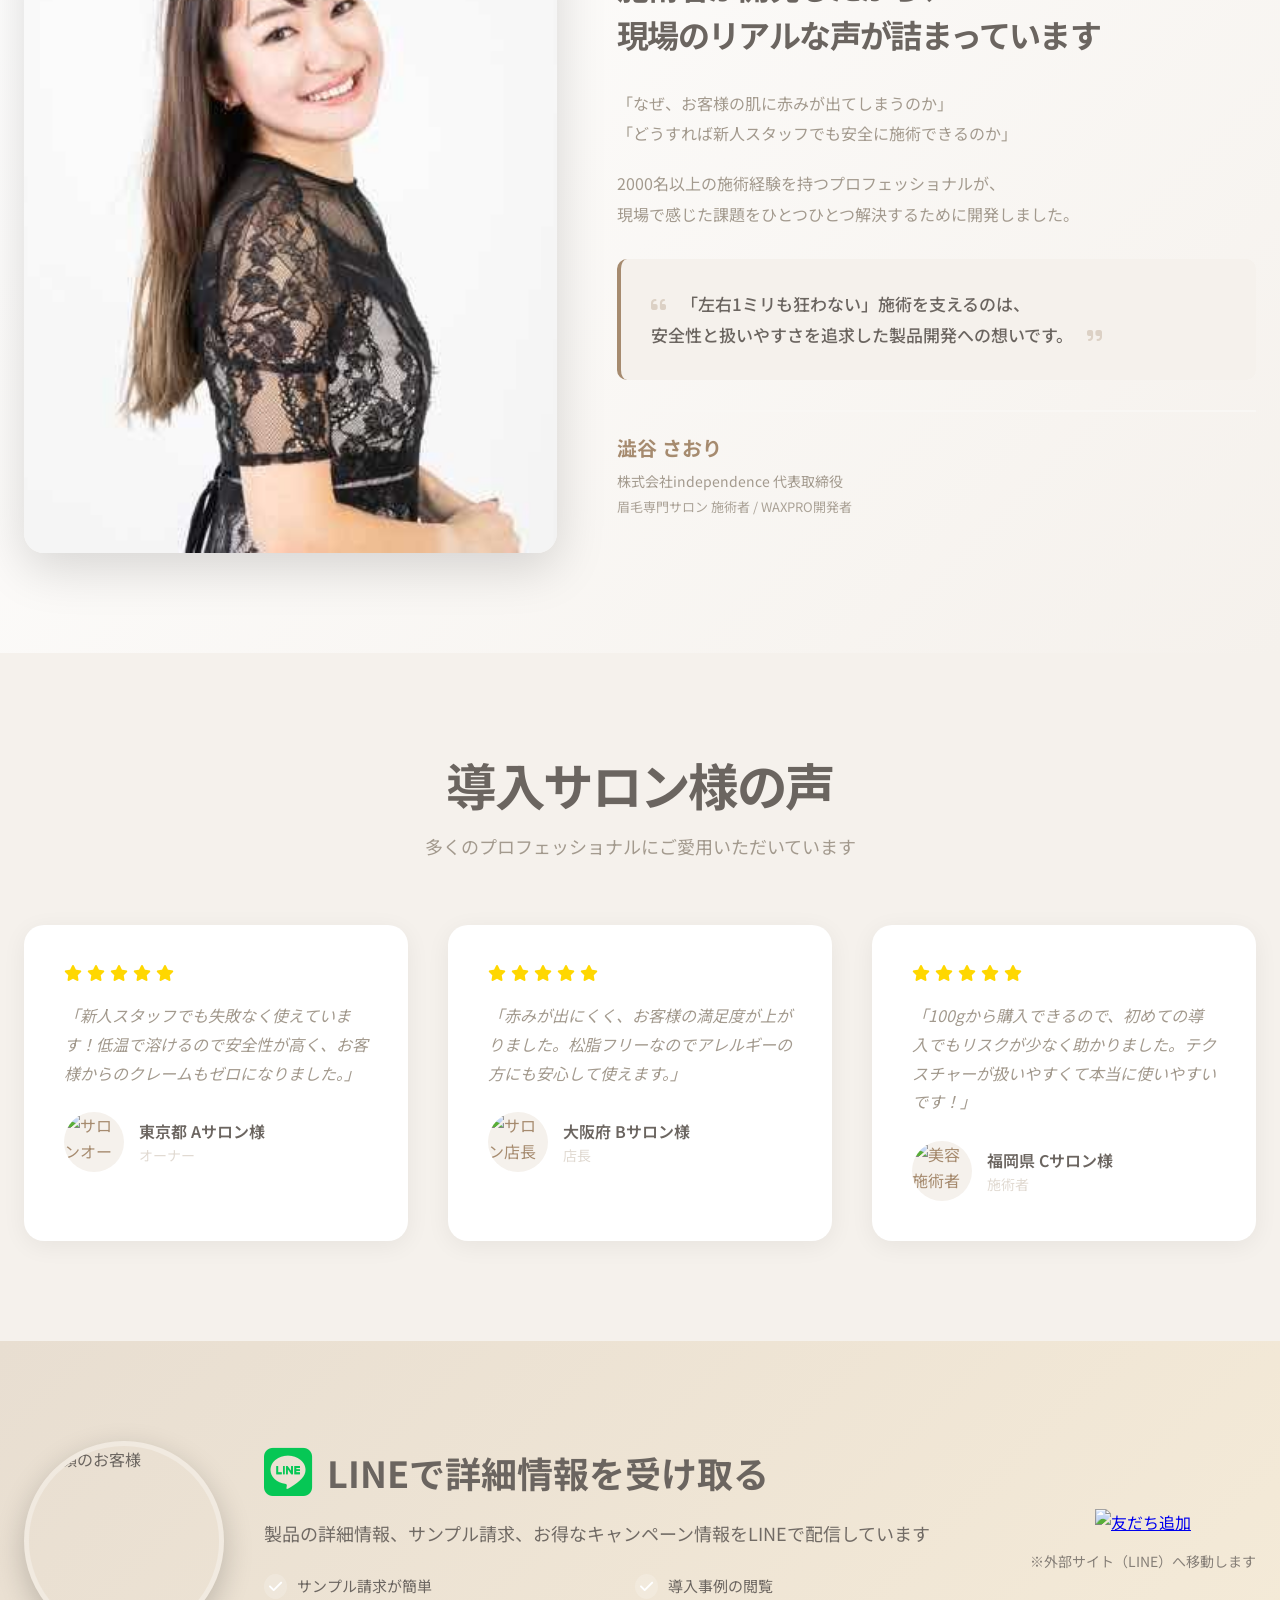
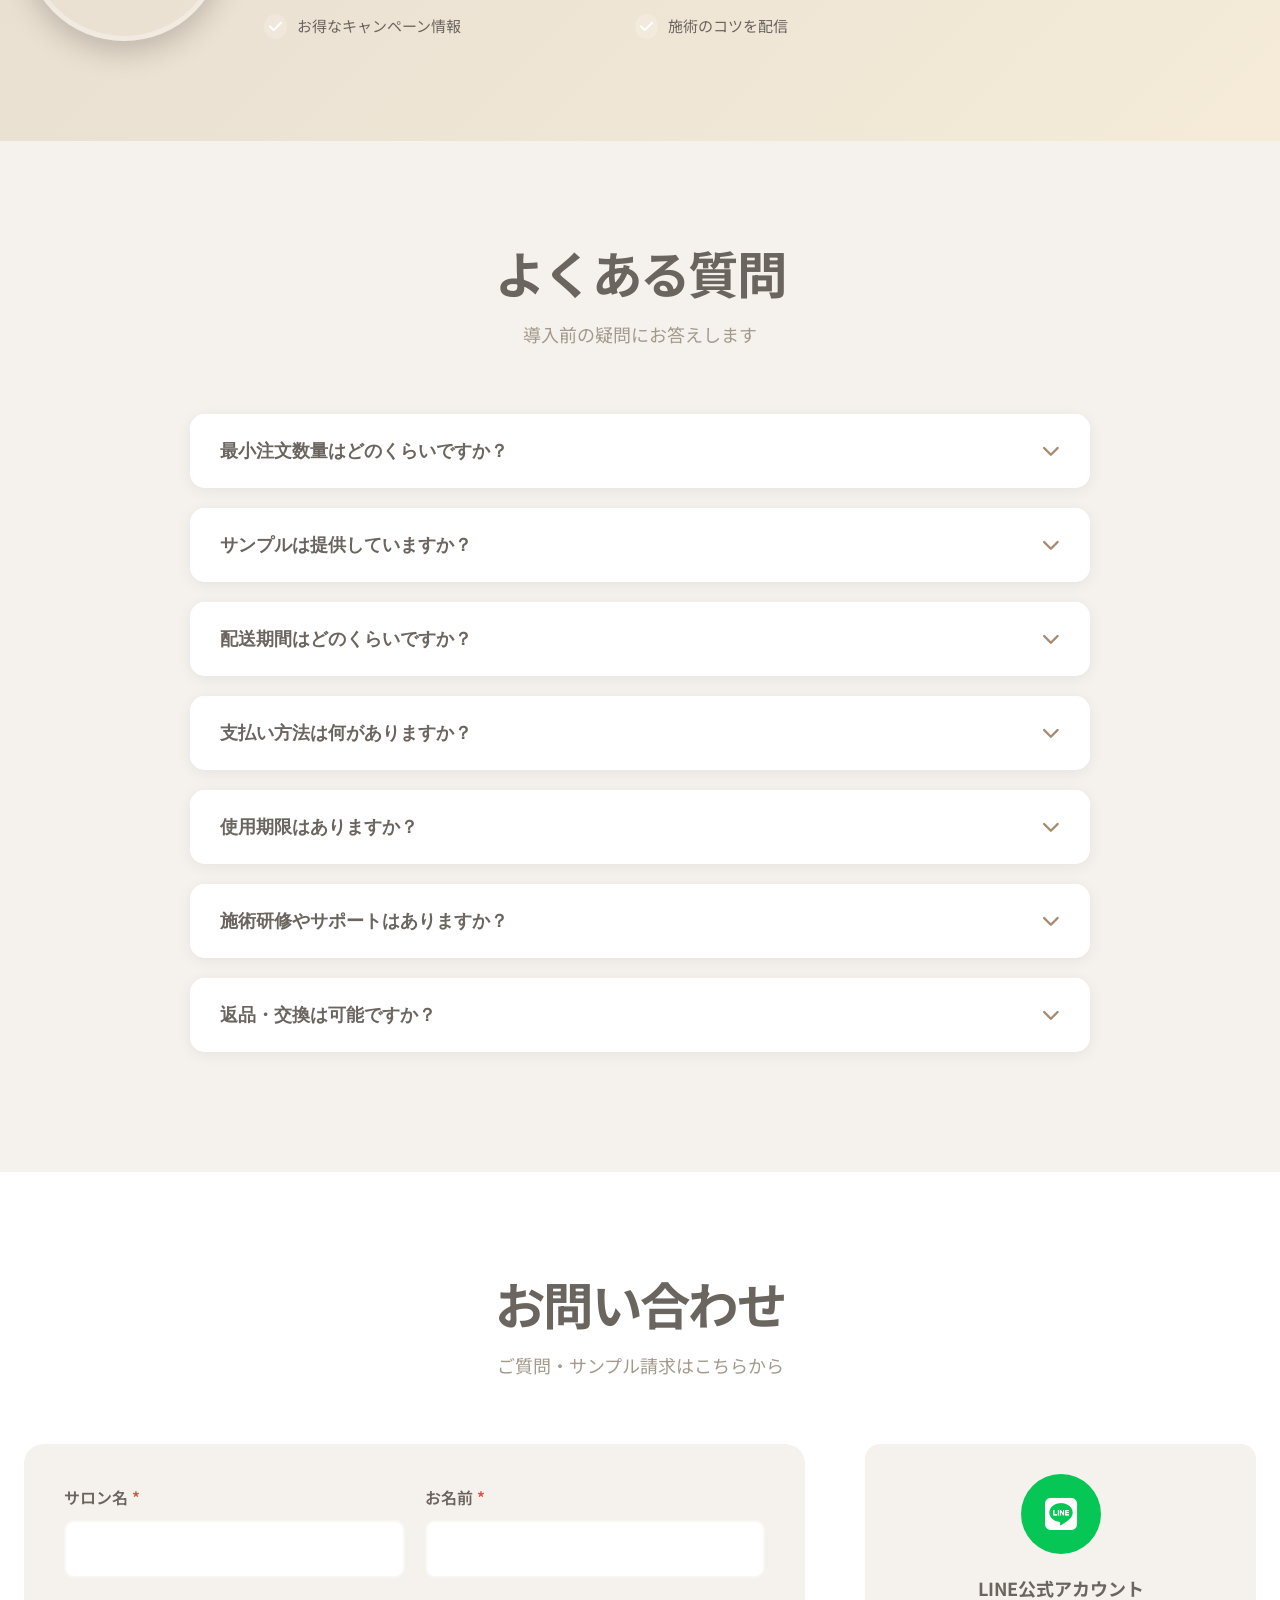
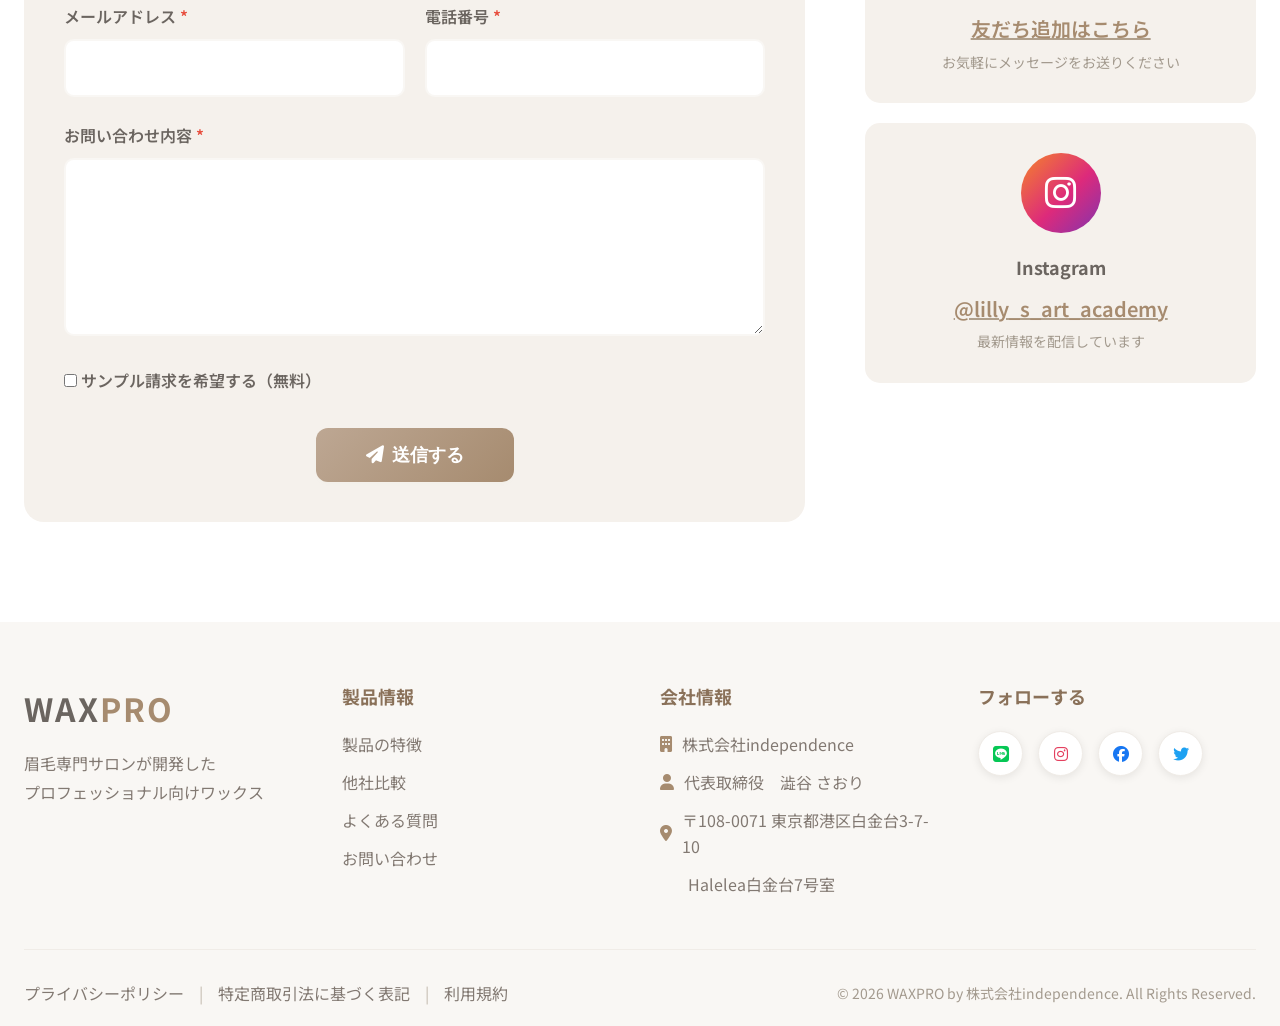
==== commit c35ae3a1: "Remove phone contact card from WAX contact section" ====
--- a/wax-product.html
+++ b/wax-product.html
@@ -661,15 +661,6 @@
                 </form>
 
                 <div class="contact-info fade-in">
-                    <div class="contact-info-card">
-                        <div class="contact-info-icon">
-                            <i class="fas fa-phone"></i>
-                        </div>
-                        <h3>お電話でのお問い合わせ</h3>
-                        <p class="contact-info-detail">0120-XXX-XXX</p>
-                        <p class="contact-info-note">受付時間：平日 10:00-18:00</p>
-                    </div>
-
                     <div class="contact-info-card line-official">
                         <div class="contact-info-icon">
                             <i class="fab fa-line"></i>
